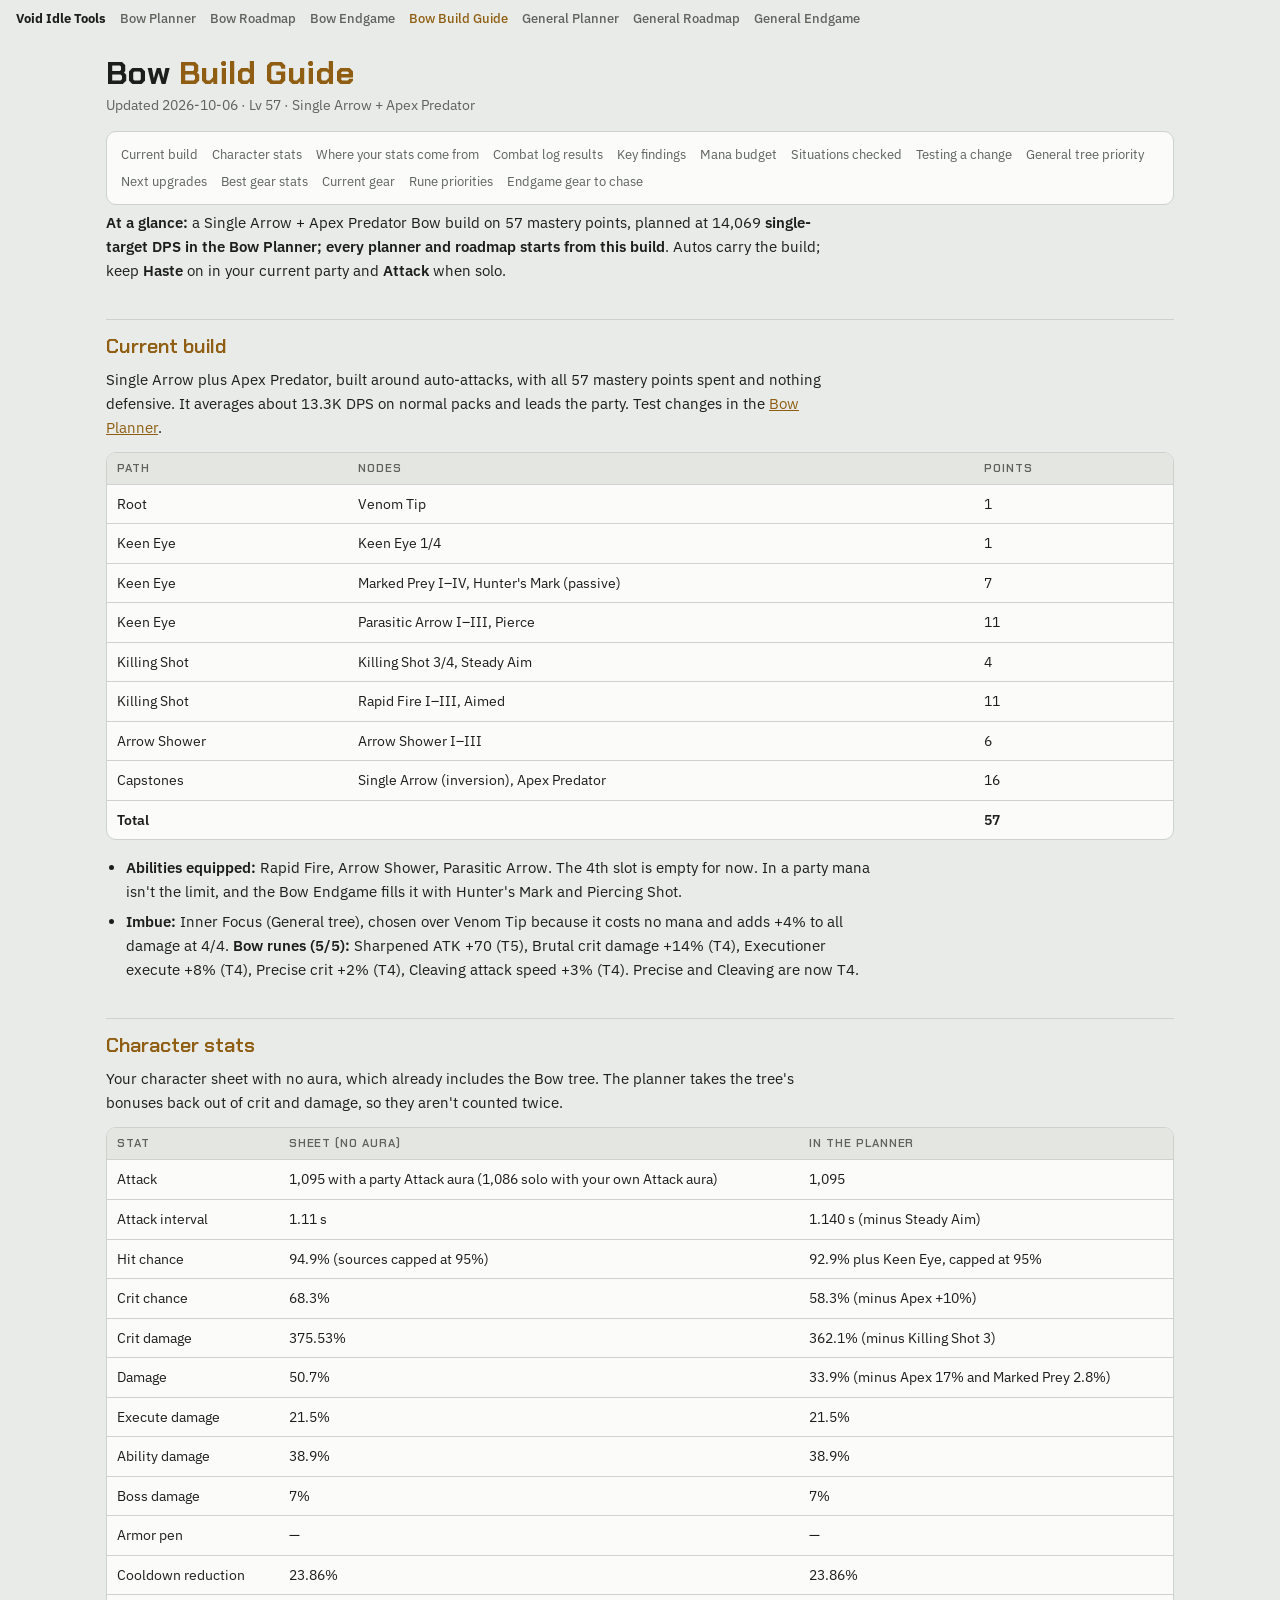
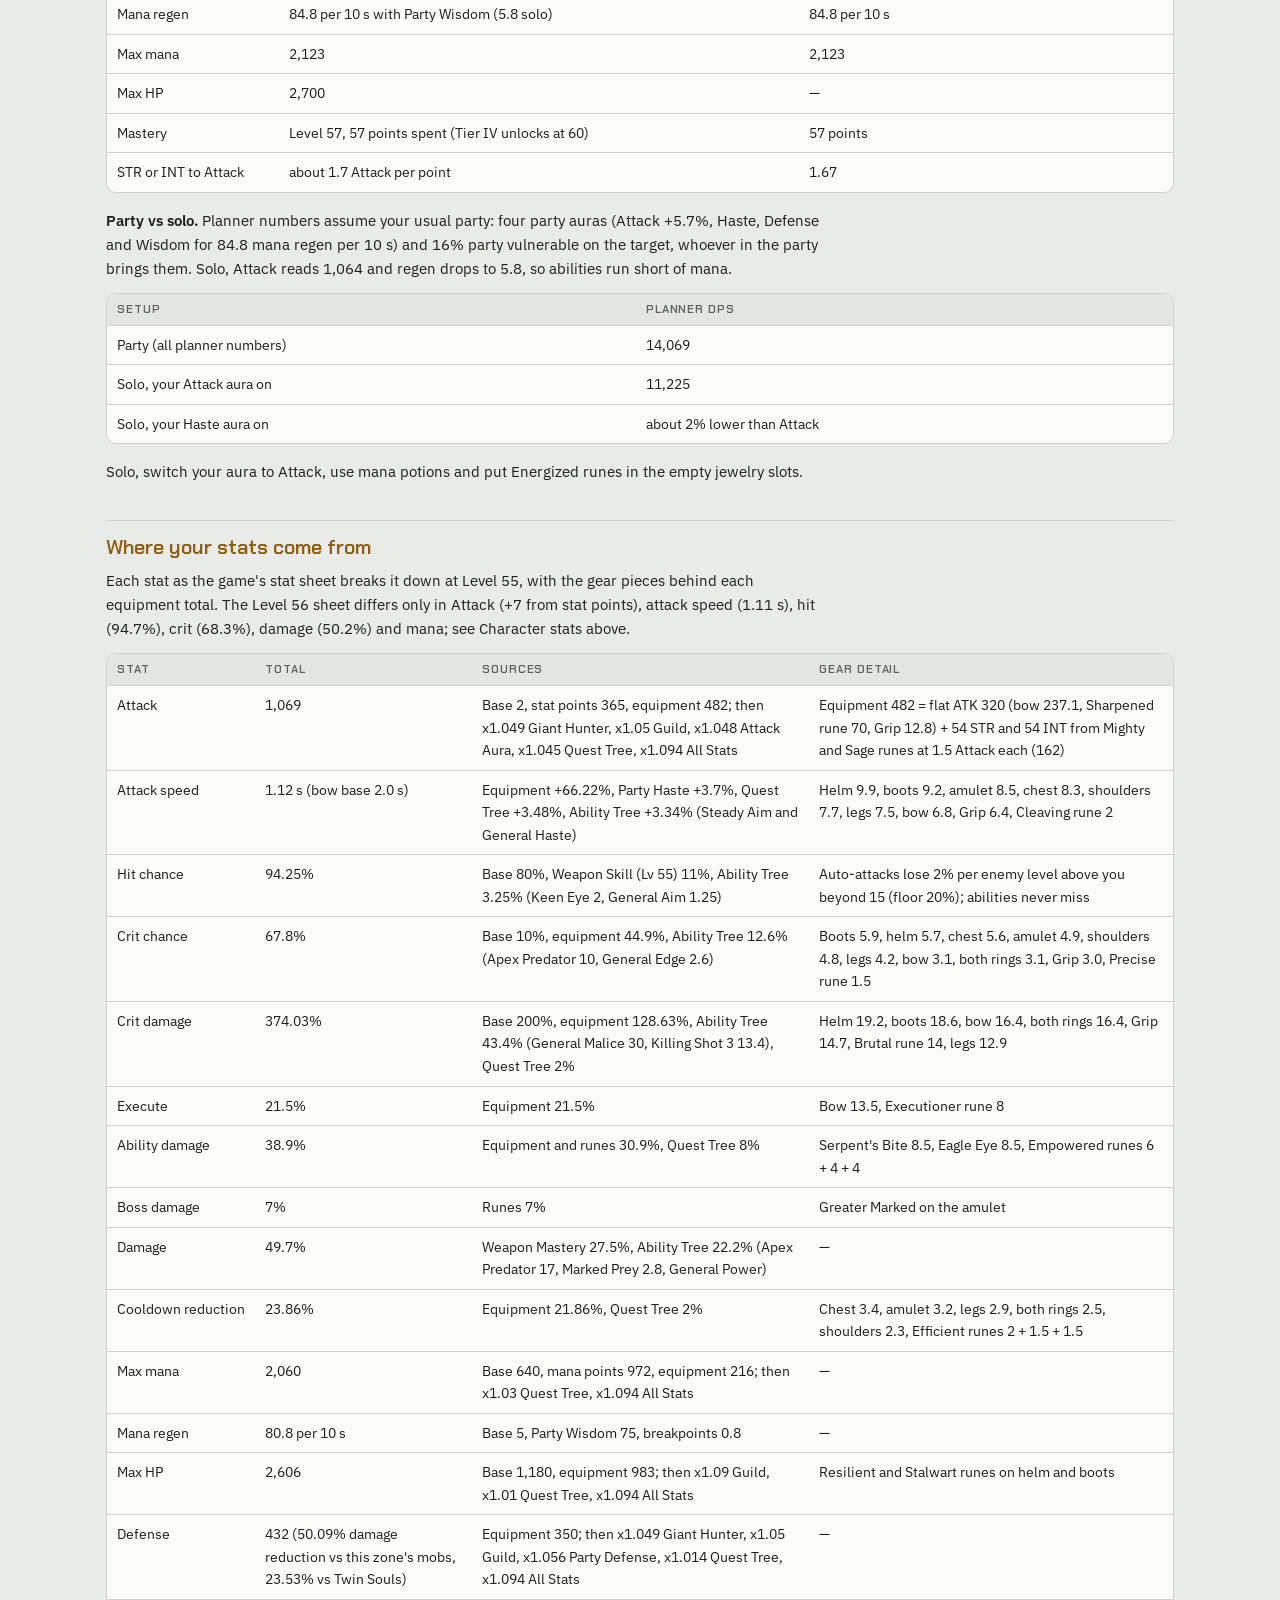
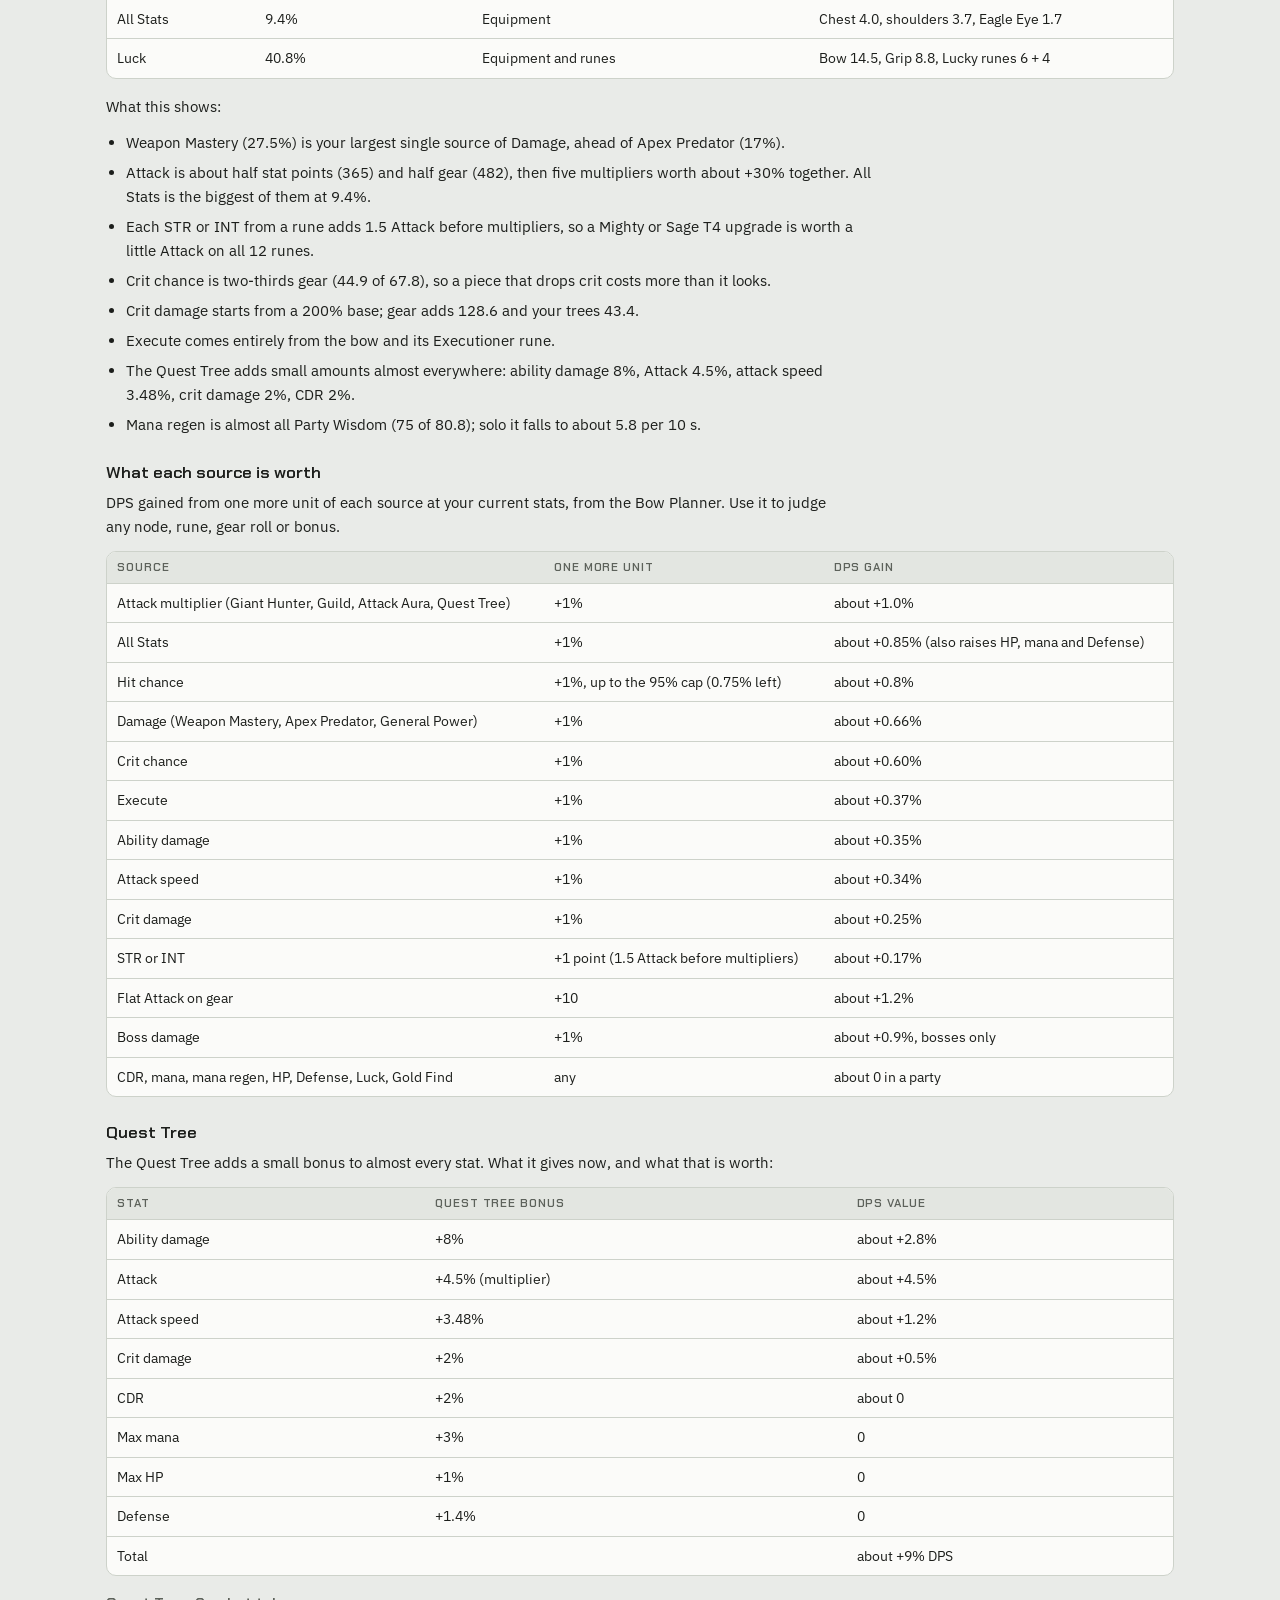
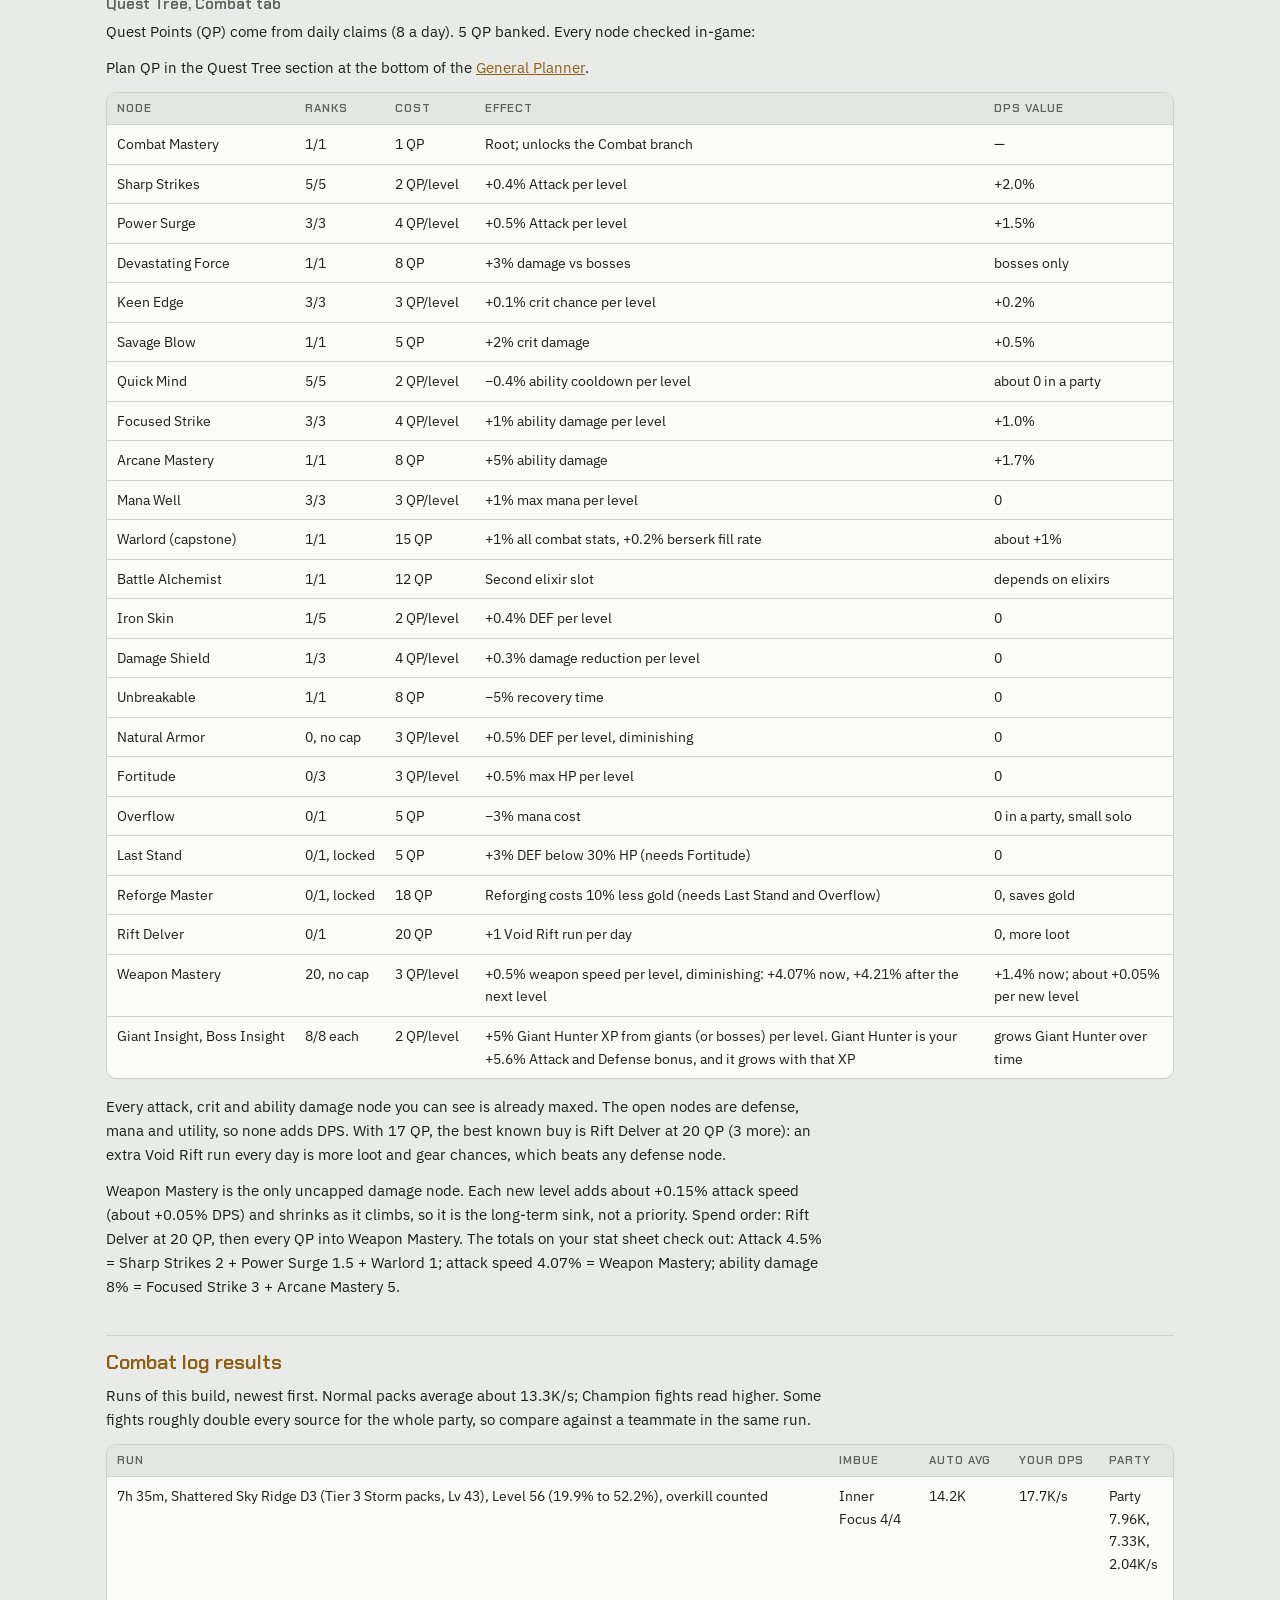
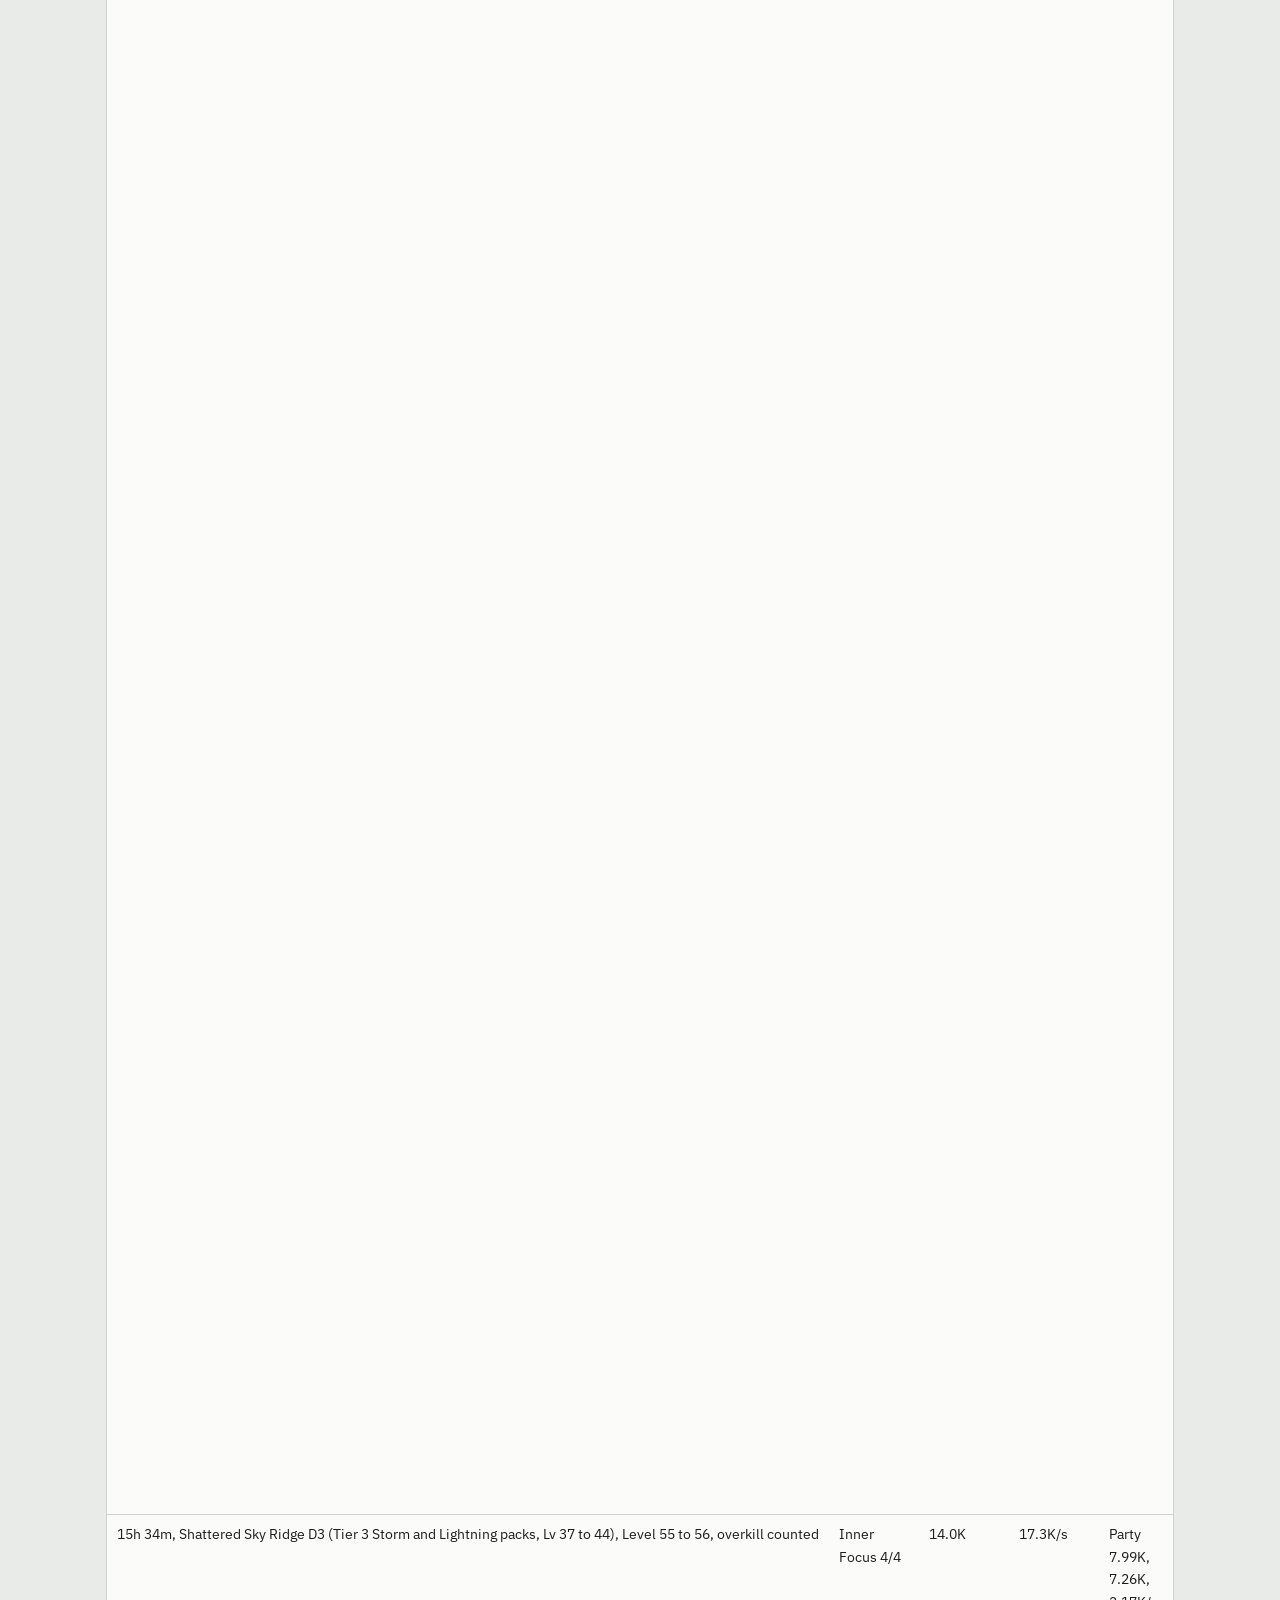
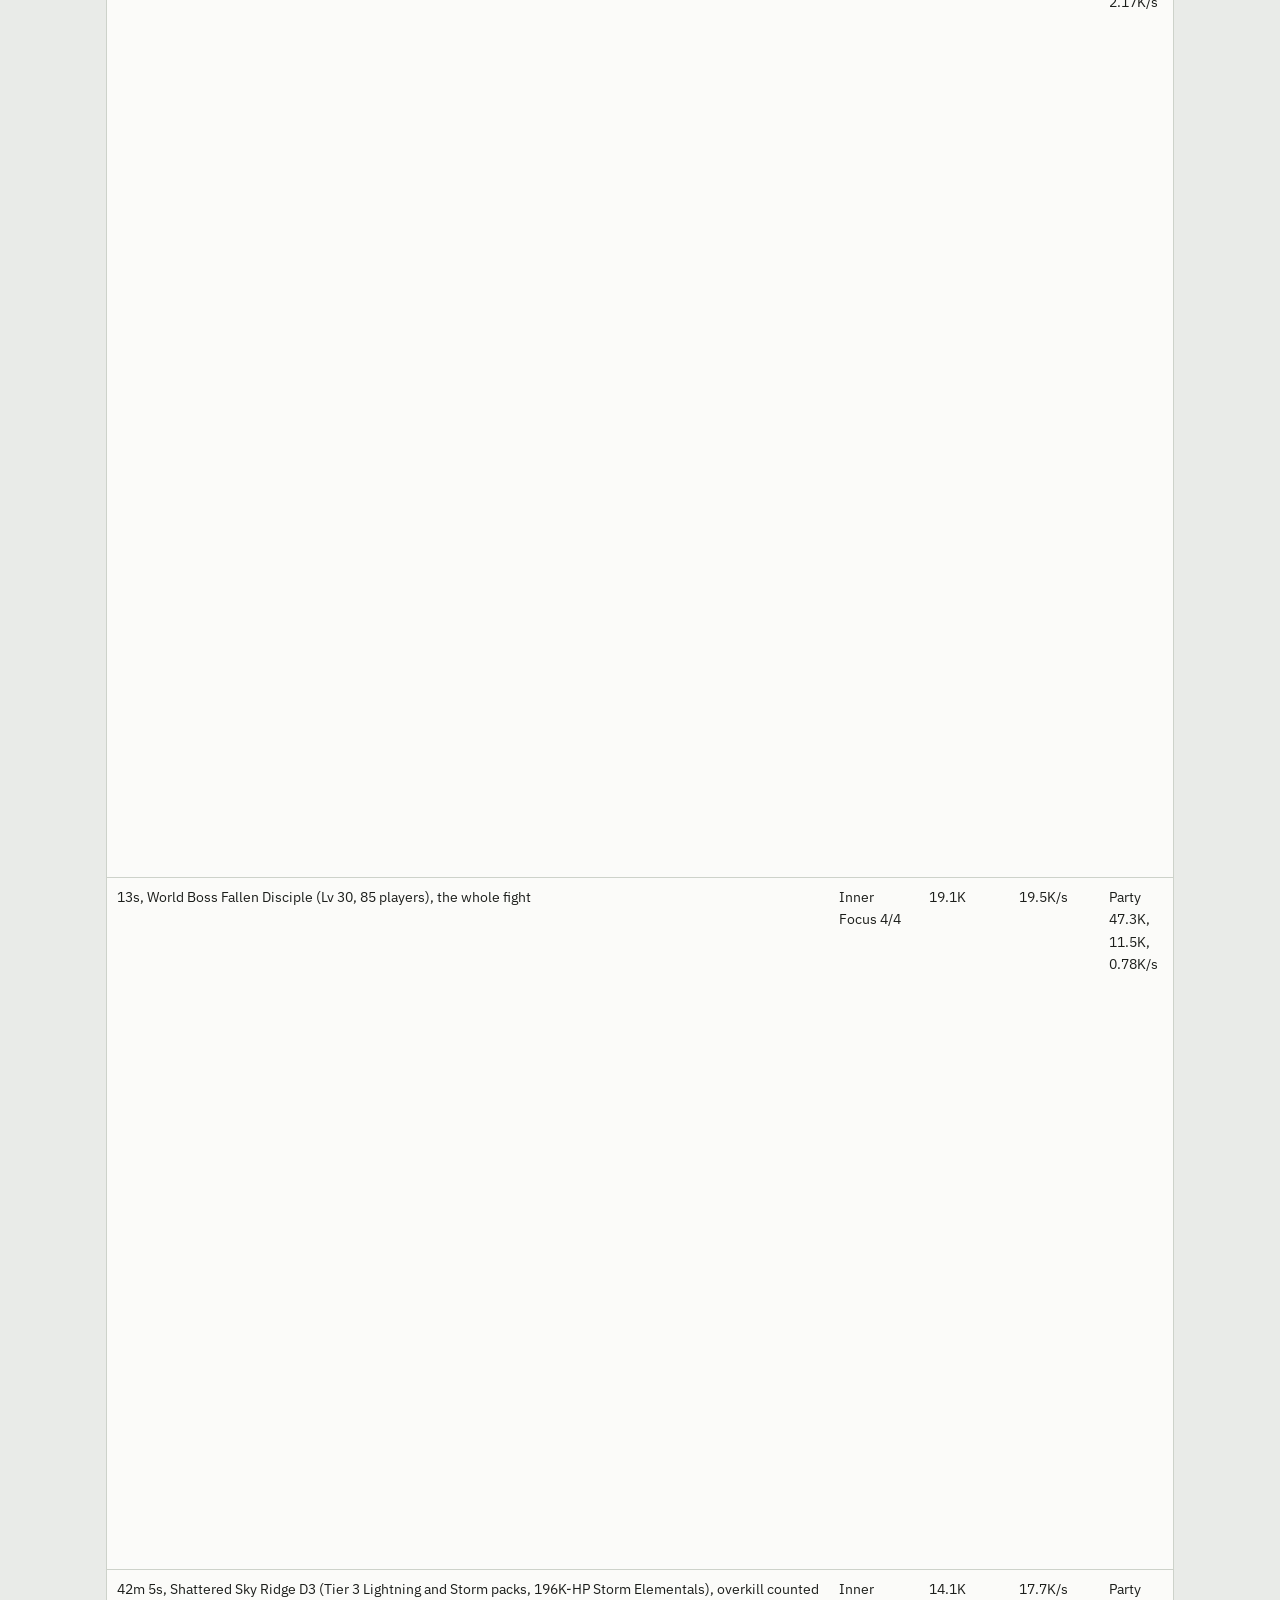
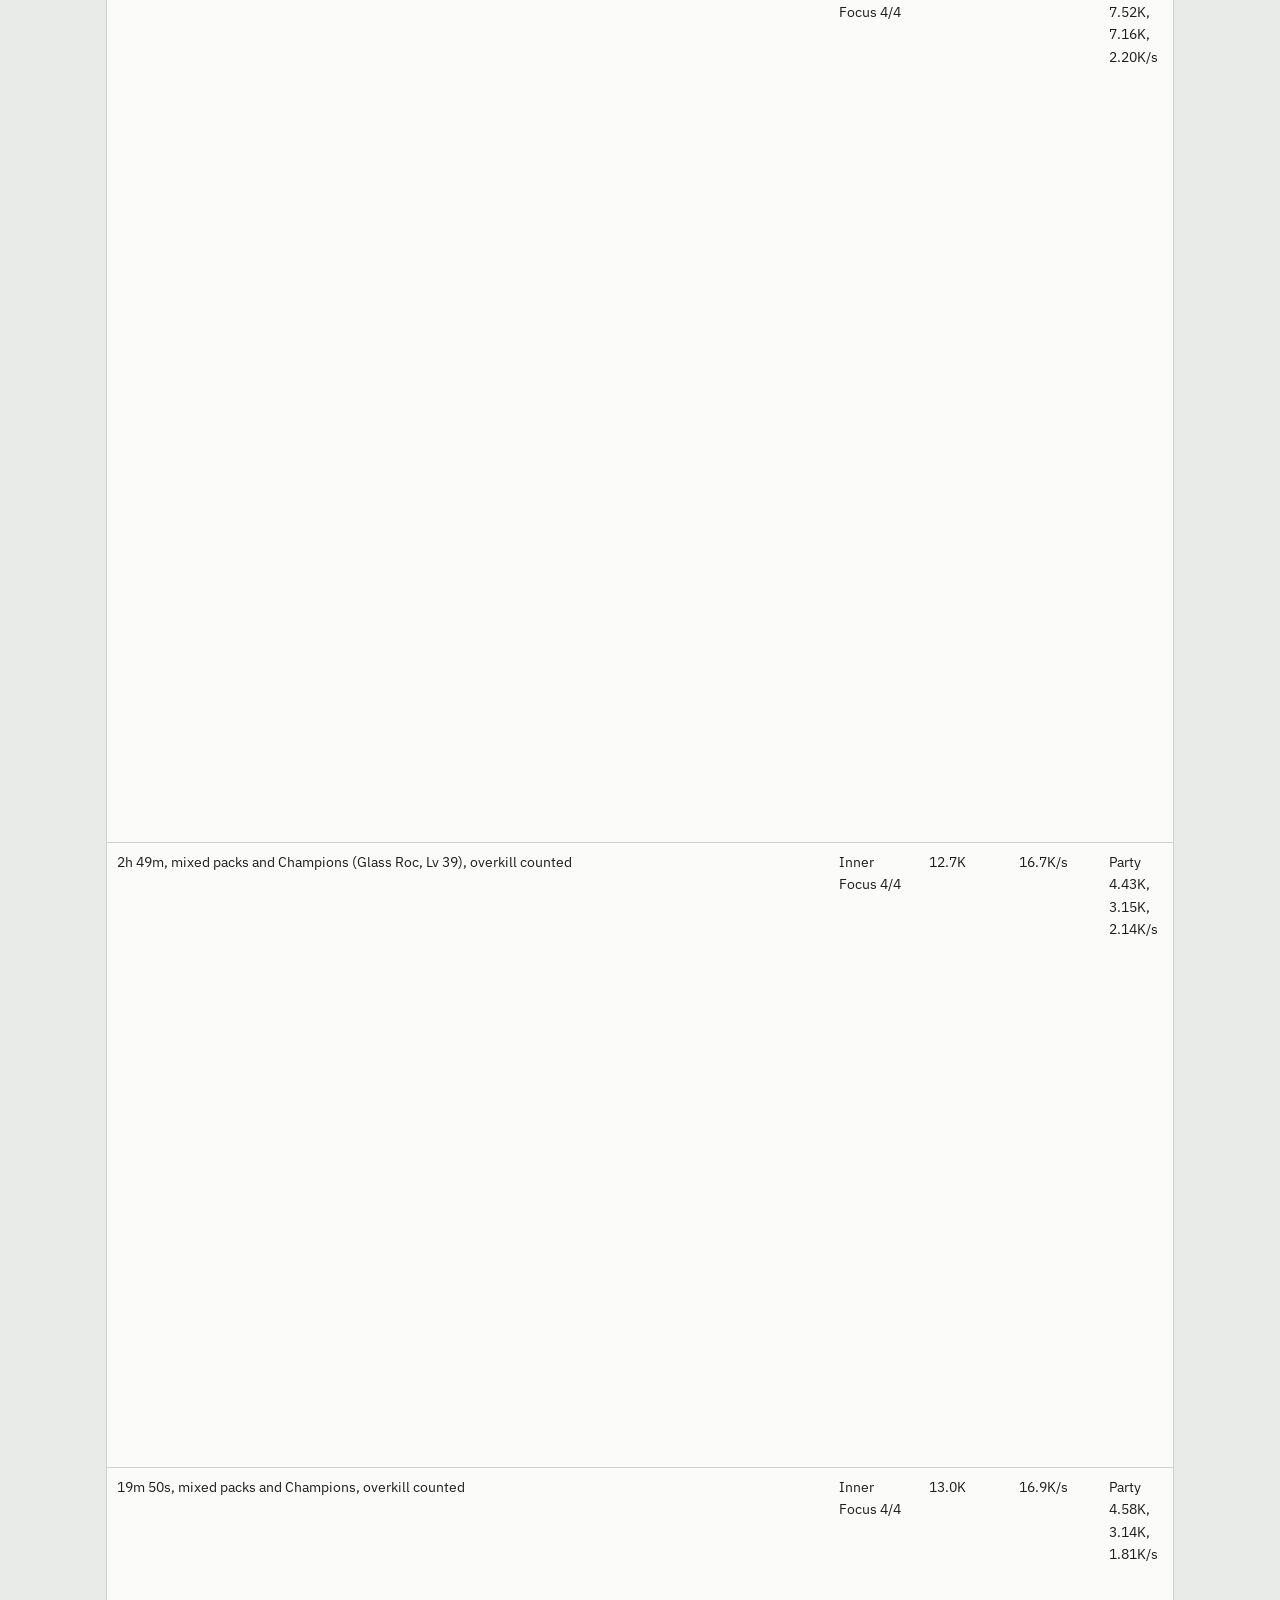
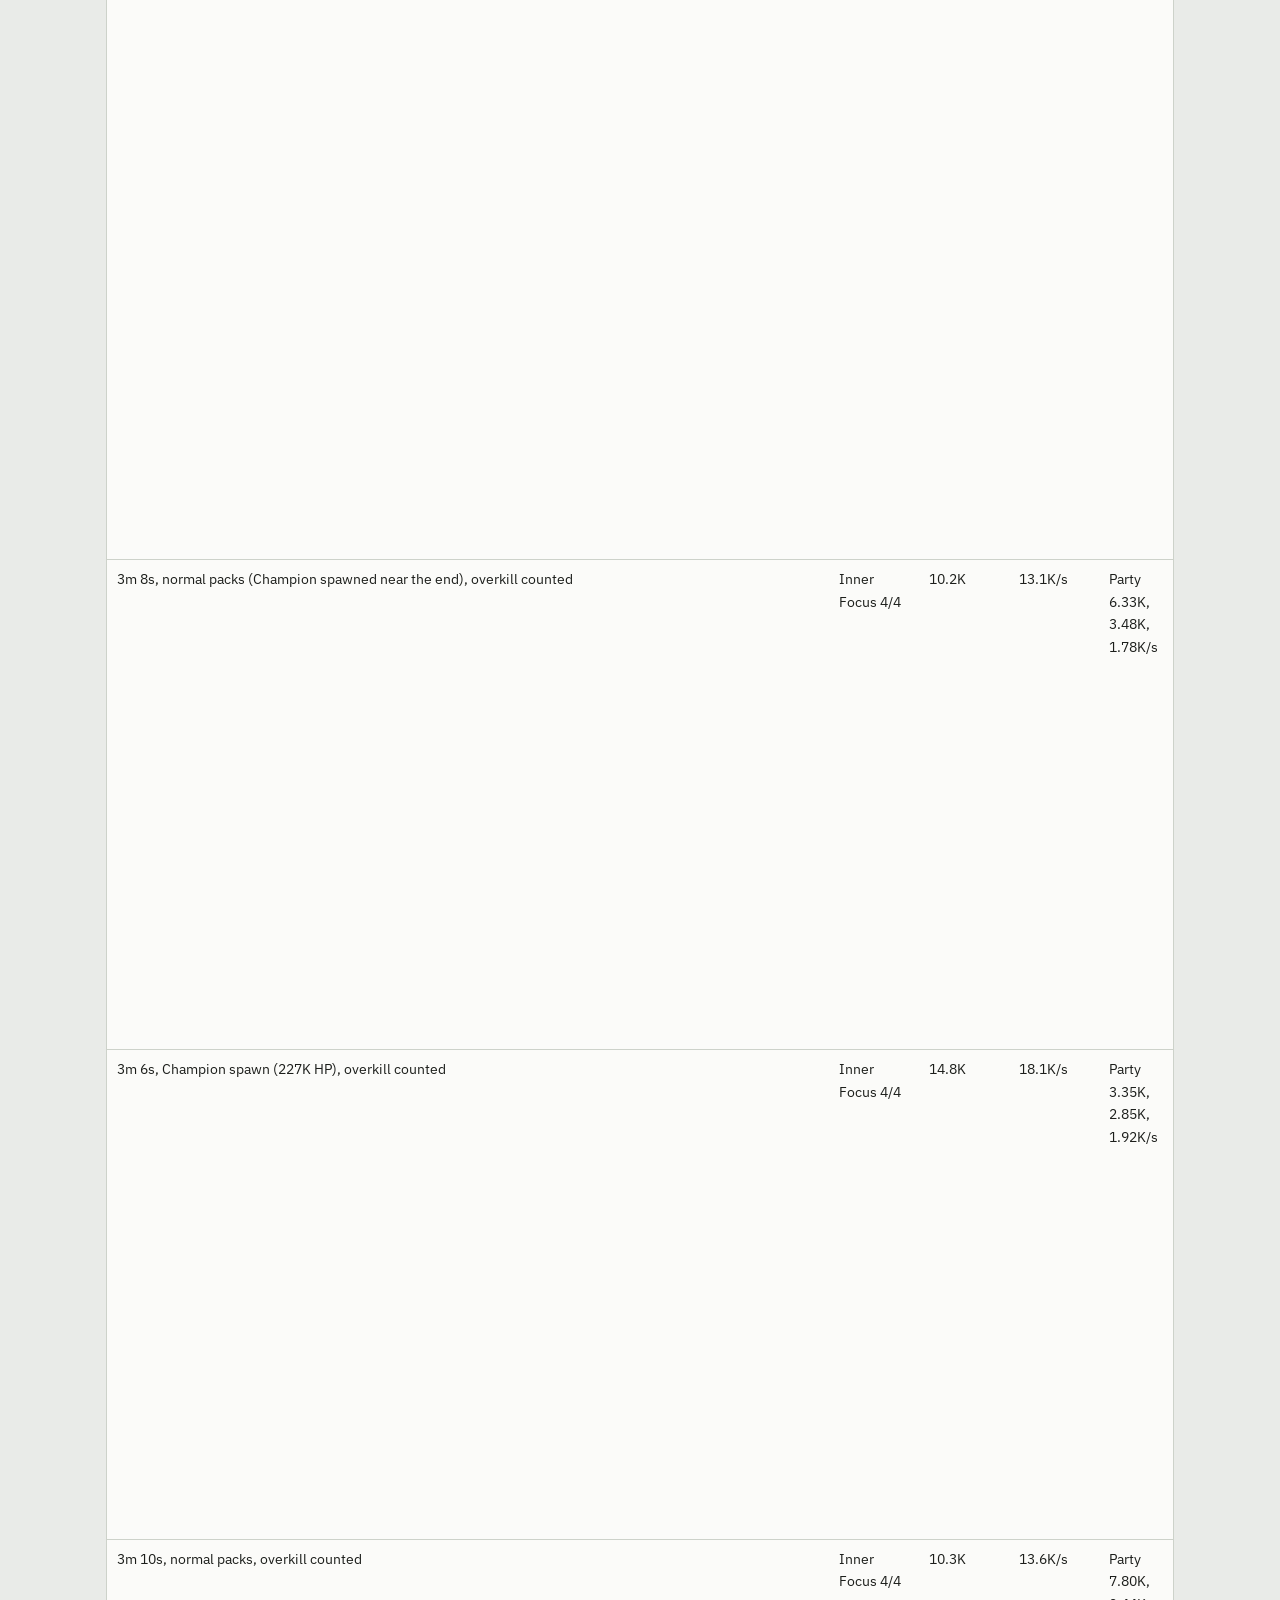
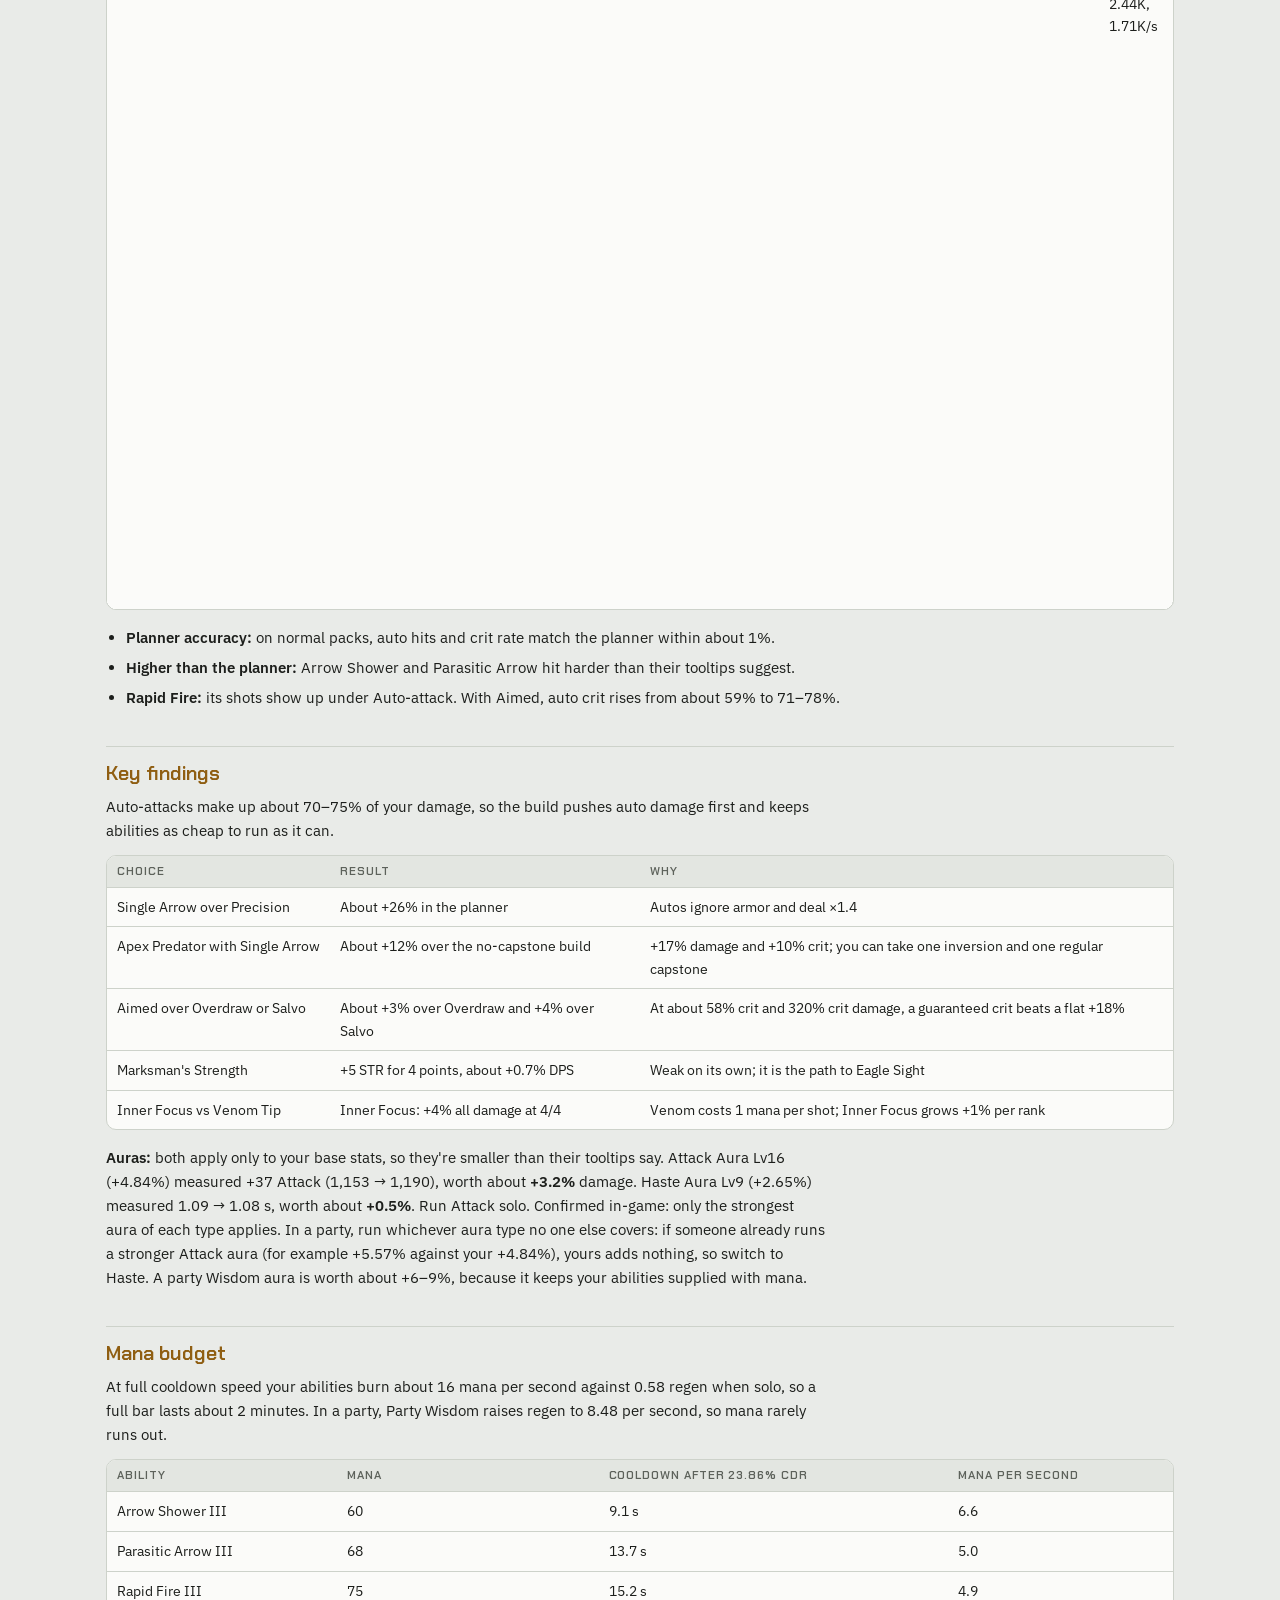
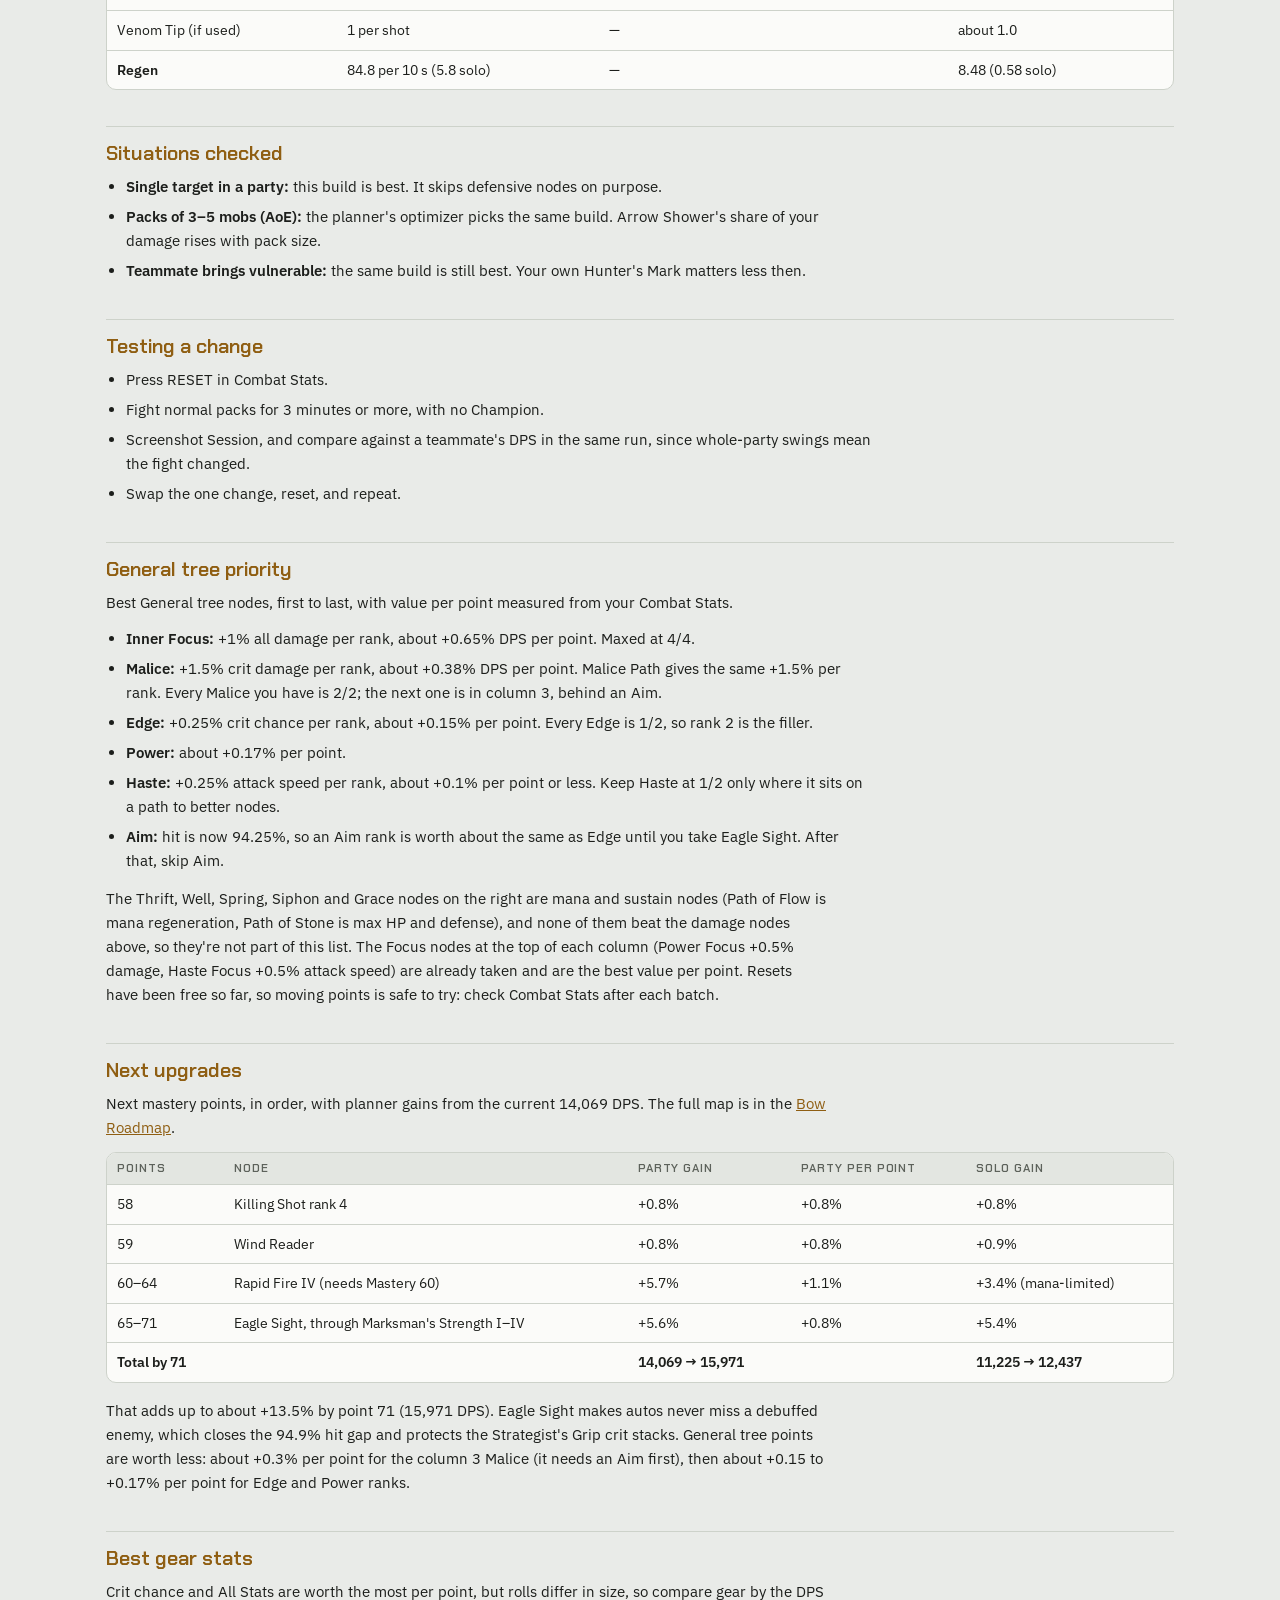
==== bow-build.html @ fb5490f3 "Add bow-build.html and update files" ====
<!doctype html>
<html lang="en">
<head>
<meta charset="utf-8">
<meta name="viewport" content="width=device-width, initial-scale=1">
<meta name="description" content="Gear, runes, stats, Quest Tree, combat logs and endgame items for the build.">
<title>Build Guide</title>
<link rel="preconnect" href="https://fonts.googleapis.com">
<link rel="stylesheet" href="https://fonts.googleapis.com/css2?family=Chakra+Petch:wght@500;600;700&family=IBM+Plex+Sans:wght@400;500;600&family=IBM+Plex+Mono:wght@400;500&display=swap">
<style>:root{
  --bg:#121315; --bg2:#17191c; --panel:#1b1e22; --panel2:#262a30; --ink:#ebe6dc; --muted:#9a968c; --line:#30343a;
  --accent:#d6a24a; --accent-soft:#3a2f1c; --accent-ink:#1b1408; --accent-line:#8a6a32;
  --gain:#7cc7a4; --venom:#b897ee; --ability:#6fa8dc; --danger:#ef8b80; --good:#7fd49b;
  --f-display:"Chakra Petch", "Segoe UI", system-ui, sans-serif;
  --f-body:"IBM Plex Sans", system-ui, -apple-system, sans-serif;
  --f-mono:"IBM Plex Mono", ui-monospace, Menlo, Consolas, monospace;
  color-scheme:dark;
}
@media (prefers-color-scheme: light){:root:not([data-theme="dark"]){
  --bg:#e9ebe8; --bg2:#f1f2ef; --panel:#fbfbf9; --panel2:#e3e6e1; --ink:#1c1e1b; --muted:#5d625b; --line:#cdd2ca;
  --accent:#8f5e12; --accent-soft:#f3e6c9; --accent-ink:#ffffff; --accent-line:#c79b55;
  --gain:#1d7a57; --venom:#6f45ad; --ability:#2f6aa3; --danger:#b3261e; --good:#1c7a48; color-scheme:light}}
:root[data-theme="light"]{
  --bg:#e9ebe8; --bg2:#f1f2ef; --panel:#fbfbf9; --panel2:#e3e6e1; --ink:#1c1e1b; --muted:#5d625b; --line:#cdd2ca;
  --accent:#8f5e12; --accent-soft:#f3e6c9; --accent-ink:#ffffff; --accent-line:#c79b55;
  --gain:#1d7a57; --venom:#6f45ad; --ability:#2f6aa3; --danger:#b3261e; --good:#1c7a48; color-scheme:light}
*{box-sizing:border-box}
body{margin:0;background:var(--bg);background-image:radial-gradient(1200px 500px at 70% -10%,var(--accent-soft),transparent 70%);background-repeat:no-repeat;color:var(--ink);font:15px/1.6 var(--f-body)}
.wrap{max-width:1100px;margin:0 auto;padding:20px 16px 64px}
h1{font:700 2rem/1.1 var(--f-display);margin:8px 0 4px}h1 span{color:var(--accent)}
h2{font:600 1.25rem/1.2 var(--f-display);margin:36px 0 10px;padding-top:14px;border-top:1px solid var(--line);color:var(--accent);scroll-margin-top:12px}
h3{font:600 1.05rem var(--f-display);margin:24px 0 8px;scroll-margin-top:12px}h4{font:600 .95rem var(--f-display);margin:18px 0 6px;color:var(--muted)}
p{margin:0 0 12px;max-width:80ch}.meta{color:var(--muted);font-size:.85rem}
a{color:var(--accent)}b{font-weight:600}
ul{margin:0 0 14px;padding-left:20px;max-width:85ch}li{margin:0 0 6px}
.tw{overflow-x:auto;margin:10px 0 16px;border:1px solid var(--line);border-radius:10px;background:var(--panel)}
table{border-collapse:collapse;width:100%;font-size:.88rem}
th,td{padding:8px 10px;text-align:left;vertical-align:top;border-bottom:1px solid var(--line)}
th{font:600 .72rem var(--f-display);letter-spacing:.08em;text-transform:uppercase;color:var(--muted);background:var(--panel2);white-space:nowrap}
tr:last-child td{border-bottom:0}td:first-child{white-space:nowrap}td{min-width:90px}
.toc{display:flex;flex-wrap:wrap;gap:6px 14px;margin:14px 0 6px;padding:12px 14px;border:1px solid var(--line);border-radius:10px;background:var(--panel);font-size:.82rem}
.toc a{text-decoration:none;color:var(--muted)}.toc a:hover{color:var(--accent)}
</style>
<style>.siteNav{display:flex;flex-wrap:wrap;gap:6px 14px;align-items:center;max-width:1280px;margin:0 auto;padding:10px 16px 0;font:500 .8rem/1.4 var(--f-body,system-ui)}.siteNav a{color:var(--muted);text-decoration:none}.siteNav a:hover,.siteNav a[aria-current]{color:var(--accent)}.siteNav .home{font-weight:700;color:var(--ink)}</style>
</head>
<body>
<nav class="siteNav"><a class="home" href="/">Void Idle Tools</a><a href="/bow-planner">Bow Planner</a><a href="/bow-roadmap">Bow Roadmap</a><a href="/bow-endgame">Bow Endgame</a><a href="/bow-build" aria-current="page">Bow Build Guide</a><a href="/general-planner">General Planner</a><a href="/general-roadmap">General Roadmap</a><a href="/general-endgame">General Endgame</a></nav>

<div class="wrap"><h1>Bow <span>Build Guide</span></h1><p class="meta">Updated 2026-10-06 · Lv 57 · Single Arrow + Apex Predator</p><nav class="toc"><a href="#current-build">Current build</a><a href="#character-stats">Character stats</a><a href="#where-your-stats-come-from">Where your stats come from</a><a href="#combat-log-results">Combat log results</a><a href="#key-findings">Key findings</a><a href="#mana-budget">Mana budget</a><a href="#situations-checked">Situations checked</a><a href="#testing-a-change">Testing a change</a><a href="#general-tree-priority">General tree priority</a><a href="#next-upgrades">Next upgrades</a><a href="#best-gear-stats">Best gear stats</a><a href="#current-gear">Current gear</a><a href="#rune-priorities">Rune priorities</a><a href="#endgame-gear-to-chase">Endgame gear to chase</a></nav>
<p><b>At a glance:</b> a Single Arrow + Apex Predator Bow build on 57 mastery points, planned at 14,069 <b>single-target DPS in the Bow Planner; every planner and roadmap starts from this build</b>. Autos carry the build; keep <b>Haste</b> on in your current party and <b>Attack</b> when solo.</p>
<h2 id="current-build">Current build</h2>
<p>Single Arrow plus Apex Predator, built around auto-attacks, with all 57 mastery points spent and nothing defensive. It averages about 13.3K DPS on normal packs and leads the party. Test changes in the <a href="/bow-planner">Bow Planner</a>.</p>
<div class="tw"><table>
<tr><th>Path</th><th>Nodes</th><th>Points</th></tr>
<tr><td>Root</td><td>Venom Tip</td><td>1</td></tr>
<tr><td>Keen Eye</td><td>Keen Eye 1/4</td><td>1</td></tr>
<tr><td>Keen Eye</td><td>Marked Prey I–IV, Hunter&#x27;s Mark (passive)</td><td>7</td></tr>
<tr><td>Keen Eye</td><td>Parasitic Arrow I–III, Pierce</td><td>11</td></tr>
<tr><td>Killing Shot</td><td>Killing Shot 3/4, Steady Aim</td><td>4</td></tr>
<tr><td>Killing Shot</td><td>Rapid Fire I–III, Aimed</td><td>11</td></tr>
<tr><td>Arrow Shower</td><td>Arrow Shower I–III</td><td>6</td></tr>
<tr><td>Capstones</td><td>Single Arrow (inversion), Apex Predator</td><td>16</td></tr>
<tr><td><b>Total</b></td><td></td><td><b>57</b></td></tr>
</table></div>
<ul><li><b>Abilities equipped:</b> Rapid Fire, Arrow Shower, Parasitic Arrow. The 4th slot is empty for now. In a party mana isn&#x27;t the limit, and the Bow Endgame fills it with Hunter&#x27;s Mark and Piercing Shot.</li><li><b>Imbue:</b> Inner Focus (General tree), chosen over Venom Tip because it costs no mana and adds +4% to all damage at 4/4. <b>Bow runes (5/5):</b> Sharpened ATK +70 (T5), Brutal crit damage +14% (T4), Executioner execute +8% (T4), Precise crit +2% (T4), Cleaving attack speed +3% (T4). Precise and Cleaving are now T4.</li></ul>
<h2 id="character-stats">Character stats</h2>
<p>Your character sheet with no aura, which already includes the Bow tree. The planner takes the tree&#x27;s bonuses back out of crit and damage, so they aren&#x27;t counted twice.</p>
<div class="tw"><table>
<tr><th>Stat</th><th>Sheet (no aura)</th><th>In the planner</th></tr>
<tr><td>Attack</td><td>1,095 with a party Attack aura (1,086 solo with your own Attack aura)</td><td>1,095</td></tr>
<tr><td>Attack interval</td><td>1.11 s</td><td>1.140 s (minus Steady Aim)</td></tr>
<tr><td>Hit chance</td><td>94.9% (sources capped at 95%)</td><td>92.9% plus Keen Eye, capped at 95%</td></tr>
<tr><td>Crit chance</td><td>68.3%</td><td>58.3% (minus Apex +10%)</td></tr>
<tr><td>Crit damage</td><td>375.53%</td><td>362.1% (minus Killing Shot 3)</td></tr>
<tr><td>Damage</td><td>50.7%</td><td>33.9% (minus Apex 17% and Marked Prey 2.8%)</td></tr>
<tr><td>Execute damage</td><td>21.5%</td><td>21.5%</td></tr>
<tr><td>Ability damage</td><td>38.9%</td><td>38.9%</td></tr>
<tr><td>Boss damage</td><td>7%</td><td>7%</td></tr>
<tr><td>Armor pen</td><td>—</td><td>—</td></tr>
<tr><td>Cooldown reduction</td><td>23.86%</td><td>23.86%</td></tr>
<tr><td>Mana regen</td><td>84.8 per 10 s with Party Wisdom (5.8 solo)</td><td>84.8 per 10 s</td></tr>
<tr><td>Max mana</td><td>2,123</td><td>2,123</td></tr>
<tr><td>Max HP</td><td>2,700</td><td>—</td></tr>
<tr><td>Mastery</td><td>Level 57, 57 points spent (Tier IV unlocks at 60)</td><td>57 points</td></tr>
<tr><td>STR or INT to Attack</td><td>about 1.7 Attack per point</td><td>1.67</td></tr>
</table></div>
<p><b>Party vs solo.</b> Planner numbers assume your usual party: four party auras (Attack +5.7%, Haste, Defense and Wisdom for 84.8 mana regen per 10 s) and 16% party vulnerable on the target, whoever in the party brings them. Solo, Attack reads 1,064 and regen drops to 5.8, so abilities run short of mana.</p>
<div class="tw"><table>
<tr><th>Setup</th><th>Planner DPS</th></tr>
<tr><td>Party (all planner numbers)</td><td>14,069</td></tr>
<tr><td>Solo, your Attack aura on</td><td>11,225</td></tr>
<tr><td>Solo, your Haste aura on</td><td>about 2% lower than Attack</td></tr>
</table></div>
<p>Solo, switch your aura to Attack, use mana potions and put Energized runes in the empty jewelry slots.</p>
<h2 id="where-your-stats-come-from">Where your stats come from</h2>
<p>Each stat as the game&#x27;s stat sheet breaks it down at Level 55, with the gear pieces behind each equipment total. The Level 56 sheet differs only in Attack (+7 from stat points), attack speed (1.11 s), hit (94.7%), crit (68.3%), damage (50.2%) and mana; see Character stats above.</p>
<div class="tw"><table>
<tr><th>Stat</th><th>Total</th><th>Sources</th><th>Gear detail</th></tr>
<tr><td>Attack</td><td>1,069</td><td>Base 2, stat points 365, equipment 482; then x1.049 Giant Hunter, x1.05 Guild, x1.048 Attack Aura, x1.045 Quest Tree, x1.094 All Stats</td><td>Equipment 482 = flat ATK 320 (bow 237.1, Sharpened rune 70, Grip 12.8) + 54 STR and 54 INT from Mighty and Sage runes at 1.5 Attack each (162)</td></tr>
<tr><td>Attack speed</td><td>1.12 s (bow base 2.0 s)</td><td>Equipment +66.22%, Party Haste +3.7%, Quest Tree +3.48%, Ability Tree +3.34% (Steady Aim and General Haste)</td><td>Helm 9.9, boots 9.2, amulet 8.5, chest 8.3, shoulders 7.7, legs 7.5, bow 6.8, Grip 6.4, Cleaving rune 2</td></tr>
<tr><td>Hit chance</td><td>94.25%</td><td>Base 80%, Weapon Skill (Lv 55) 11%, Ability Tree 3.25% (Keen Eye 2, General Aim 1.25)</td><td>Auto-attacks lose 2% per enemy level above you beyond 15 (floor 20%); abilities never miss</td></tr>
<tr><td>Crit chance</td><td>67.8%</td><td>Base 10%, equipment 44.9%, Ability Tree 12.6% (Apex Predator 10, General Edge 2.6)</td><td>Boots 5.9, helm 5.7, chest 5.6, amulet 4.9, shoulders 4.8, legs 4.2, bow 3.1, both rings 3.1, Grip 3.0, Precise rune 1.5</td></tr>
<tr><td>Crit damage</td><td>374.03%</td><td>Base 200%, equipment 128.63%, Ability Tree 43.4% (General Malice 30, Killing Shot 3 13.4), Quest Tree 2%</td><td>Helm 19.2, boots 18.6, bow 16.4, both rings 16.4, Grip 14.7, Brutal rune 14, legs 12.9</td></tr>
<tr><td>Execute</td><td>21.5%</td><td>Equipment 21.5%</td><td>Bow 13.5, Executioner rune 8</td></tr>
<tr><td>Ability damage</td><td>38.9%</td><td>Equipment and runes 30.9%, Quest Tree 8%</td><td>Serpent&#x27;s Bite 8.5, Eagle Eye 8.5, Empowered runes 6 + 4 + 4</td></tr>
<tr><td>Boss damage</td><td>7%</td><td>Runes 7%</td><td>Greater Marked on the amulet</td></tr>
<tr><td>Damage</td><td>49.7%</td><td>Weapon Mastery 27.5%, Ability Tree 22.2% (Apex Predator 17, Marked Prey 2.8, General Power)</td><td>—</td></tr>
<tr><td>Cooldown reduction</td><td>23.86%</td><td>Equipment 21.86%, Quest Tree 2%</td><td>Chest 3.4, amulet 3.2, legs 2.9, both rings 2.5, shoulders 2.3, Efficient runes 2 + 1.5 + 1.5</td></tr>
<tr><td>Max mana</td><td>2,060</td><td>Base 640, mana points 972, equipment 216; then x1.03 Quest Tree, x1.094 All Stats</td><td>—</td></tr>
<tr><td>Mana regen</td><td>80.8 per 10 s</td><td>Base 5, Party Wisdom 75, breakpoints 0.8</td><td>—</td></tr>
<tr><td>Max HP</td><td>2,606</td><td>Base 1,180, equipment 983; then x1.09 Guild, x1.01 Quest Tree, x1.094 All Stats</td><td>Resilient and Stalwart runes on helm and boots</td></tr>
<tr><td>Defense</td><td>432 (50.09% damage reduction vs this zone&#x27;s mobs, 23.53% vs Twin Souls)</td><td>Equipment 350; then x1.049 Giant Hunter, x1.05 Guild, x1.056 Party Defense, x1.014 Quest Tree, x1.094 All Stats</td><td>—</td></tr>
<tr><td>All Stats</td><td>9.4%</td><td>Equipment</td><td>Chest 4.0, shoulders 3.7, Eagle Eye 1.7</td></tr>
<tr><td>Luck</td><td>40.8%</td><td>Equipment and runes</td><td>Bow 14.5, Grip 8.8, Lucky runes 6 + 4</td></tr>
</table></div>
<p>What this shows:</p>
<ul><li>Weapon Mastery (27.5%) is your largest single source of Damage, ahead of Apex Predator (17%).</li><li>Attack is about half stat points (365) and half gear (482), then five multipliers worth about +30% together. All Stats is the biggest of them at 9.4%.</li><li>Each STR or INT from a rune adds 1.5 Attack before multipliers, so a Mighty or Sage T4 upgrade is worth a little Attack on all 12 runes.</li><li>Crit chance is two-thirds gear (44.9 of 67.8), so a piece that drops crit costs more than it looks.</li><li>Crit damage starts from a 200% base; gear adds 128.6 and your trees 43.4.</li><li>Execute comes entirely from the bow and its Executioner rune.</li><li>The Quest Tree adds small amounts almost everywhere: ability damage 8%, Attack 4.5%, attack speed 3.48%, crit damage 2%, CDR 2%.</li><li>Mana regen is almost all Party Wisdom (75 of 80.8); solo it falls to about 5.8 per 10 s.</li></ul>
<h3 id="what-each-source-is-worth">What each source is worth</h3>
<p>DPS gained from one more unit of each source at your current stats, from the Bow Planner. Use it to judge any node, rune, gear roll or bonus.</p>
<div class="tw"><table>
<tr><th>Source</th><th>One more unit</th><th>DPS gain</th></tr>
<tr><td>Attack multiplier (Giant Hunter, Guild, Attack Aura, Quest Tree)</td><td>+1%</td><td>about +1.0%</td></tr>
<tr><td>All Stats</td><td>+1%</td><td>about +0.85% (also raises HP, mana and Defense)</td></tr>
<tr><td>Hit chance</td><td>+1%, up to the 95% cap (0.75% left)</td><td>about +0.8%</td></tr>
<tr><td>Damage (Weapon Mastery, Apex Predator, General Power)</td><td>+1%</td><td>about +0.66%</td></tr>
<tr><td>Crit chance</td><td>+1%</td><td>about +0.60%</td></tr>
<tr><td>Execute</td><td>+1%</td><td>about +0.37%</td></tr>
<tr><td>Ability damage</td><td>+1%</td><td>about +0.35%</td></tr>
<tr><td>Attack speed</td><td>+1%</td><td>about +0.34%</td></tr>
<tr><td>Crit damage</td><td>+1%</td><td>about +0.25%</td></tr>
<tr><td>STR or INT</td><td>+1 point (1.5 Attack before multipliers)</td><td>about +0.17%</td></tr>
<tr><td>Flat Attack on gear</td><td>+10</td><td>about +1.2%</td></tr>
<tr><td>Boss damage</td><td>+1%</td><td>about +0.9%, bosses only</td></tr>
<tr><td>CDR, mana, mana regen, HP, Defense, Luck, Gold Find</td><td>any</td><td>about 0 in a party</td></tr>
</table></div>
<h3 id="quest-tree">Quest Tree</h3>
<p>The Quest Tree adds a small bonus to almost every stat. What it gives now, and what that is worth:</p>
<div class="tw"><table>
<tr><th>Stat</th><th>Quest Tree bonus</th><th>DPS value</th></tr>
<tr><td>Ability damage</td><td>+8%</td><td>about +2.8%</td></tr>
<tr><td>Attack</td><td>+4.5% (multiplier)</td><td>about +4.5%</td></tr>
<tr><td>Attack speed</td><td>+3.48%</td><td>about +1.2%</td></tr>
<tr><td>Crit damage</td><td>+2%</td><td>about +0.5%</td></tr>
<tr><td>CDR</td><td>+2%</td><td>about 0</td></tr>
<tr><td>Max mana</td><td>+3%</td><td>0</td></tr>
<tr><td>Max HP</td><td>+1%</td><td>0</td></tr>
<tr><td>Defense</td><td>+1.4%</td><td>0</td></tr>
<tr><td>Total</td><td></td><td>about +9% DPS</td></tr>
</table></div>
<h4 id="quest-tree-combat-tab">Quest Tree, Combat tab</h4>
<p>Quest Points (QP) come from daily claims (8 a day). 5 QP banked. Every node checked in-game:</p>
<p>Plan QP in the Quest Tree section at the bottom of the <a href="/general-planner">General Planner</a>.</p>
<div class="tw"><table>
<tr><th>Node</th><th>Ranks</th><th>Cost</th><th>Effect</th><th>DPS value</th></tr>
<tr><td>Combat Mastery</td><td>1/1</td><td>1 QP</td><td>Root; unlocks the Combat branch</td><td>—</td></tr>
<tr><td>Sharp Strikes</td><td>5/5</td><td>2 QP/level</td><td>+0.4% Attack per level</td><td>+2.0%</td></tr>
<tr><td>Power Surge</td><td>3/3</td><td>4 QP/level</td><td>+0.5% Attack per level</td><td>+1.5%</td></tr>
<tr><td>Devastating Force</td><td>1/1</td><td>8 QP</td><td>+3% damage vs bosses</td><td>bosses only</td></tr>
<tr><td>Keen Edge</td><td>3/3</td><td>3 QP/level</td><td>+0.1% crit chance per level</td><td>+0.2%</td></tr>
<tr><td>Savage Blow</td><td>1/1</td><td>5 QP</td><td>+2% crit damage</td><td>+0.5%</td></tr>
<tr><td>Quick Mind</td><td>5/5</td><td>2 QP/level</td><td>−0.4% ability cooldown per level</td><td>about 0 in a party</td></tr>
<tr><td>Focused Strike</td><td>3/3</td><td>4 QP/level</td><td>+1% ability damage per level</td><td>+1.0%</td></tr>
<tr><td>Arcane Mastery</td><td>1/1</td><td>8 QP</td><td>+5% ability damage</td><td>+1.7%</td></tr>
<tr><td>Mana Well</td><td>3/3</td><td>3 QP/level</td><td>+1% max mana per level</td><td>0</td></tr>
<tr><td>Warlord (capstone)</td><td>1/1</td><td>15 QP</td><td>+1% all combat stats, +0.2% berserk fill rate</td><td>about +1%</td></tr>
<tr><td>Battle Alchemist</td><td>1/1</td><td>12 QP</td><td>Second elixir slot</td><td>depends on elixirs</td></tr>
<tr><td>Iron Skin</td><td>1/5</td><td>2 QP/level</td><td>+0.4% DEF per level</td><td>0</td></tr>
<tr><td>Damage Shield</td><td>1/3</td><td>4 QP/level</td><td>+0.3% damage reduction per level</td><td>0</td></tr>
<tr><td>Unbreakable</td><td>1/1</td><td>8 QP</td><td>−5% recovery time</td><td>0</td></tr>
<tr><td>Natural Armor</td><td>0, no cap</td><td>3 QP/level</td><td>+0.5% DEF per level, diminishing</td><td>0</td></tr>
<tr><td>Fortitude</td><td>0/3</td><td>3 QP/level</td><td>+0.5% max HP per level</td><td>0</td></tr>
<tr><td>Overflow</td><td>0/1</td><td>5 QP</td><td>−3% mana cost</td><td>0 in a party, small solo</td></tr>
<tr><td>Last Stand</td><td>0/1, locked</td><td>5 QP</td><td>+3% DEF below 30% HP (needs Fortitude)</td><td>0</td></tr>
<tr><td>Reforge Master</td><td>0/1, locked</td><td>18 QP</td><td>Reforging costs 10% less gold (needs Last Stand and Overflow)</td><td>0, saves gold</td></tr>
<tr><td>Rift Delver</td><td>0/1</td><td>20 QP</td><td>+1 Void Rift run per day</td><td>0, more loot</td></tr>
<tr><td>Weapon Mastery</td><td>20, no cap</td><td>3 QP/level</td><td>+0.5% weapon speed per level, diminishing: +4.07% now, +4.21% after the next level</td><td>+1.4% now; about +0.05% per new level</td></tr>
<tr><td>Giant Insight, Boss Insight</td><td>8/8 each</td><td>2 QP/level</td><td>+5% Giant Hunter XP from giants (or bosses) per level. Giant Hunter is your +5.6% Attack and Defense bonus, and it grows with that XP</td><td>grows Giant Hunter over time</td></tr>
</table></div>
<p>Every attack, crit and ability damage node you can see is already maxed. The open nodes are defense, mana and utility, so none adds DPS. With 17 QP, the best known buy is Rift Delver at 20 QP (3 more): an extra Void Rift run every day is more loot and gear chances, which beats any defense node.</p>
<p>Weapon Mastery is the only uncapped damage node. Each new level adds about +0.15% attack speed (about +0.05% DPS) and shrinks as it climbs, so it is the long-term sink, not a priority. Spend order: Rift Delver at 20 QP, then every QP into Weapon Mastery. The totals on your stat sheet check out: Attack 4.5% = Sharp Strikes 2 + Power Surge 1.5 + Warlord 1; attack speed 4.07% = Weapon Mastery; ability damage 8% = Focused Strike 3 + Arcane Mastery 5.</p>
<h2 id="combat-log-results">Combat log results</h2>
<p>Runs of this build, newest first. Normal packs average about 13.3K/s; Champion fights read higher. Some fights roughly double every source for the whole party, so compare against a teammate in the same run.</p>
<div class="tw"><table>
<tr><th>Run</th><th>Imbue</th><th>Auto avg</th><th>Your DPS</th><th>Party</th><th>Notes</th></tr>
<tr><td>7h 35m, Shattered Sky Ridge D3 (Tier 3 Storm packs, Lv 43), Level 56 (19.9% to 52.2%), overkill counted</td><td>Inner Focus 4/4</td><td>14.2K</td><td>17.7K/s</td><td>Party 7.96K, 7.33K, 2.04K/s</td><td>483.8M total (about 50% of the party), 0 deaths, with T4 Precise and Cleaving on the bow. Auto crit 88.7% over 26,631 hits (Eagle Eye Ring), auto max 126.9K, autos 78.1% of damage, Arrow Shower 10.3% (67.8% crit, max 427.3K), Parasitic Arrow 4.3%, Serpent&#x27;s Bite 4.1%, imbue 3.1%. About +2.3% over the 15h 34m run (17.3K/s), against about +3% predicted from the Lv 56 stats and T4 runes. Arrow Shower crit rose 0.6 points, matching the +0.5% from Precise T4; auto crit barely moved (88.4% to 88.7%) because autos are near the crit ceiling. XP: about 1.7M in 7.6 hours including bosses, roughly 215K XP/h.</td></tr>
<tr><td>15h 34m, Shattered Sky Ridge D3 (Tier 3 Storm and Lightning packs, Lv 37 to 44), Level 55 to 56, overkill counted</td><td>Inner Focus 4/4</td><td>14.0K</td><td>17.3K/s</td><td>Party 7.99K, 7.26K, 2.17K/s</td><td>970.4M total (about 50% of the party), 0 deaths in 15.5 hours, auto crit 88.4% over 54,066 hits (Eagle Eye Ring), auto max 130.6K, Arrow Shower 10.7% (67.2% crit, max 427.4K), Parasitic Arrow 4.3%, Serpent&#x27;s Bite 4.1%, imbue 3.1%. The definitive farming number for this build: 17.3K/s in D3, about 12% above Sky Ridge D1 (15.4K/s). Reached Level 56 during the run.</td></tr>
<tr><td>13s, World Boss Fallen Disciple (Lv 30, 85 players), the whole fight</td><td>Inner Focus 4/4</td><td>19.1K</td><td>19.5K/s</td><td>Party 47.3K, 11.5K, 0.78K/s</td><td>250K total, 0 deaths, 10 autos at 100% crit (max 32.2K), Arrow Shower 2 hits, Parasitic Arrow 1 hit. Too short for Hunter&#x27;s Mark to stack or for execute to matter, so it shows the opening burst, not sustained boss damage. Burst-heavy builds lead fights this short.</td></tr>
<tr><td>42m 5s, Shattered Sky Ridge D3 (Tier 3 Lightning and Storm packs, 196K-HP Storm Elementals), overkill counted</td><td>Inner Focus 4/4</td><td>14.1K</td><td>17.7K/s</td><td>Party 7.52K, 7.16K, 2.20K/s</td><td>44.8M total (about 51% of the party), 0 deaths, auto crit 89.2% (Eagle Eye Ring), auto max 100.6K, Arrow Shower 10.6% (67.8% crit, max 175.7K), Parasitic Arrow 4.3%, Serpent&#x27;s Bite 4.1%. Peaked at 19.0K/s around 30 minutes. About 15% above Sky Ridge D1 farming (15.4K/s) with no deaths, levelling at about 2.4% of a level per hour.</td></tr>
<tr><td>2h 49m, mixed packs and Champions (Glass Roc, Lv 39), overkill counted</td><td>Inner Focus 4/4</td><td>12.7K</td><td>16.7K/s</td><td>Party 4.43K, 3.15K, 2.14K/s</td><td>169.4M total (about 59% of the party), 1 death, auto crit 71.7%, auto max 106.1K, Arrow Shower 9.2% (max 216.2K), Plague 3.2% (max 130.6K). Matches the 20-minute session, so about 17K/s is this build&#x27;s farming rate. Last 30s 13.8K/s</td></tr>
<tr><td>19m 50s, mixed packs and Champions, overkill counted</td><td>Inner Focus 4/4</td><td>13.0K</td><td>16.9K/s</td><td>Party 4.58K, 3.14K, 1.81K/s</td><td>20.1M total, 0 deaths, auto crit 71.6%, auto max 97.1K, Arrow Shower max 199.1K (10.1% of damage), 134 Arrow Shower and 90 Parasitic Arrow casts. The best everyday-farming number: it averages normal packs and Champions together. Last 30s 10.9K/s</td></tr>
<tr><td>3m 8s, normal packs (Champion spawned near the end), overkill counted</td><td>Inner Focus 4/4</td><td>10.2K</td><td>13.1K/s</td><td>Party 6.33K, 3.48K, 1.78K/s</td><td>Auto crit 68.6%, auto max 23.8K, Arrow Shower 21 casts, Parasitic Arrow 14 casts, 0 deaths. With the 13.6K/s run, normal packs average about 13.35K/s on this build</td></tr>
<tr><td>3m 6s, Champion spawn (227K HP), overkill counted</td><td>Inner Focus 4/4</td><td>14.8K</td><td>18.1K/s</td><td>Party 3.35K, 2.85K, 1.92K/s</td><td>Champion fight, not a normal-pack baseline. Auto max 86.8K, auto crit 70.7%, autos 79.3% of damage, Arrow Shower 21 casts, Parasitic Arrow 14 casts, 0 deaths. Last 30s 12.2K/s</td></tr>
<tr><td>3m 10s, normal packs, overkill counted</td><td>Inner Focus 4/4</td><td>10.3K</td><td>13.6K/s</td><td>Party 7.80K, 2.44K, 1.71K/s</td><td>First run of this build. Auto crit 72.4%, auto max 20.8K, Arrow Shower 22 casts (63.6% crit), Parasitic Arrow 14 casts (78.6% crit), Serpents Bite 4.9%, 0 deaths. Shan read about double his usual 3.4–4K/s, so the packs may have been easier than usual</td></tr>
</table></div>
<ul><li><b>Planner accuracy:</b> on normal packs, auto hits and crit rate match the planner within about 1%.</li><li><b>Higher than the planner:</b> Arrow Shower and Parasitic Arrow hit harder than their tooltips suggest.</li><li><b>Rapid Fire:</b> its shots show up under Auto-attack. With Aimed, auto crit rises from about 59% to 71–78%.</li></ul>
<h2 id="key-findings">Key findings</h2>
<p>Auto-attacks make up about 70–75% of your damage, so the build pushes auto damage first and keeps abilities as cheap to run as it can.</p>
<div class="tw"><table>
<tr><th>Choice</th><th>Result</th><th>Why</th></tr>
<tr><td>Single Arrow over Precision</td><td>About +26% in the planner</td><td>Autos ignore armor and deal ×1.4</td></tr>
<tr><td>Apex Predator with Single Arrow</td><td>About +12% over the no-capstone build</td><td>+17% damage and +10% crit; you can take one inversion and one regular capstone</td></tr>
<tr><td>Aimed over Overdraw or Salvo</td><td>About +3% over Overdraw and +4% over Salvo</td><td>At about 58% crit and 320% crit damage, a guaranteed crit beats a flat +18%</td></tr>
<tr><td>Marksman&#x27;s Strength</td><td>+5 STR for 4 points, about +0.7% DPS</td><td>Weak on its own; it is the path to Eagle Sight</td></tr>
<tr><td>Inner Focus vs Venom Tip</td><td>Inner Focus: +4% all damage at 4/4</td><td>Venom costs 1 mana per shot; Inner Focus grows +1% per rank</td></tr>
</table></div>
<p><b>Auras:</b> both apply only to your base stats, so they&#x27;re smaller than their tooltips say. Attack Aura Lv16 (+4.84%) measured +37 Attack (1,153 → 1,190), worth about <b>+3.2%</b> damage. Haste Aura Lv9 (+2.65%) measured 1.09 → 1.08 s, worth about <b>+0.5%</b>. Run Attack solo. Confirmed in-game: only the strongest aura of each type applies. In a party, run whichever aura type no one else covers: if someone already runs a stronger Attack aura (for example +5.57% against your +4.84%), yours adds nothing, so switch to Haste. A party Wisdom aura is worth about +6–9%, because it keeps your abilities supplied with mana.</p>
<h2 id="mana-budget">Mana budget</h2>
<p>At full cooldown speed your abilities burn about 16 mana per second against 0.58 regen when solo, so a full bar lasts about 2 minutes. In a party, Party Wisdom raises regen to 8.48 per second, so mana rarely runs out.</p>
<div class="tw"><table>
<tr><th>Ability</th><th>Mana</th><th>Cooldown after 23.86% CDR</th><th>Mana per second</th></tr>
<tr><td>Arrow Shower III</td><td>60</td><td>9.1 s</td><td>6.6</td></tr>
<tr><td>Parasitic Arrow III</td><td>68</td><td>13.7 s</td><td>5.0</td></tr>
<tr><td>Rapid Fire III</td><td>75</td><td>15.2 s</td><td>4.9</td></tr>
<tr><td>Venom Tip (if used)</td><td>1 per shot</td><td>—</td><td>about 1.0</td></tr>
<tr><td><b>Regen</b></td><td>84.8 per 10 s (5.8 solo)</td><td>—</td><td>8.48 (0.58 solo)</td></tr>
</table></div>
<h2 id="situations-checked">Situations checked</h2>
<ul><li><b>Single target in a party:</b> this build is best. It skips defensive nodes on purpose.</li><li><b>Packs of 3–5 mobs (AoE):</b> the planner&#x27;s optimizer picks the same build. Arrow Shower&#x27;s share of your damage rises with pack size.</li><li><b>Teammate brings vulnerable:</b> the same build is still best. Your own Hunter&#x27;s Mark matters less then.</li></ul>
<h2 id="testing-a-change">Testing a change</h2>
<ul><li>Press RESET in Combat Stats.</li><li>Fight normal packs for 3 minutes or more, with no Champion.</li><li>Screenshot Session, and compare against a teammate&#x27;s DPS in the same run, since whole-party swings mean the fight changed.</li><li>Swap the one change, reset, and repeat.</li></ul>
<h2 id="general-tree-priority">General tree priority</h2>
<p>Best General tree nodes, first to last, with value per point measured from your Combat Stats.</p>
<ul><li><b>Inner Focus:</b> +1% all damage per rank, about +0.65% DPS per point. Maxed at 4/4.</li><li><b>Malice:</b> +1.5% crit damage per rank, about +0.38% DPS per point. Malice Path gives the same +1.5% per rank. Every Malice you have is 2/2; the next one is in column 3, behind an Aim.</li><li><b>Edge:</b> +0.25% crit chance per rank, about +0.15% per point. Every Edge is 1/2, so rank 2 is the filler.</li><li><b>Power:</b> about +0.17% per point.</li><li><b>Haste:</b> +0.25% attack speed per rank, about +0.1% per point or less. Keep Haste at 1/2 only where it sits on a path to better nodes.</li><li><b>Aim:</b> hit is now 94.25%, so an Aim rank is worth about the same as Edge until you take Eagle Sight. After that, skip Aim.</li></ul>
<p>The Thrift, Well, Spring, Siphon and Grace nodes on the right are mana and sustain nodes (Path of Flow is mana regeneration, Path of Stone is max HP and defense), and none of them beat the damage nodes above, so they&#x27;re not part of this list. The Focus nodes at the top of each column (Power Focus +0.5% damage, Haste Focus +0.5% attack speed) are already taken and are the best value per point. Resets have been free so far, so moving points is safe to try: check Combat Stats after each batch.</p>
<h2 id="next-upgrades">Next upgrades</h2>
<p>Next mastery points, in order, with planner gains from the current 14,069 DPS. The full map is in the <a href="/bow-roadmap">Bow Roadmap</a>.</p>
<div class="tw"><table>
<tr><th>Points</th><th>Node</th><th>Party gain</th><th>Party per point</th><th>Solo gain</th></tr>
<tr><td>58</td><td>Killing Shot rank 4</td><td>+0.8%</td><td>+0.8%</td><td>+0.8%</td></tr>
<tr><td>59</td><td>Wind Reader</td><td>+0.8%</td><td>+0.8%</td><td>+0.9%</td></tr>
<tr><td>60–64</td><td>Rapid Fire IV (needs Mastery 60)</td><td>+5.7%</td><td>+1.1%</td><td>+3.4% (mana-limited)</td></tr>
<tr><td>65–71</td><td>Eagle Sight, through Marksman&#x27;s Strength I–IV</td><td>+5.6%</td><td>+0.8%</td><td>+5.4%</td></tr>
<tr><td><b>Total by 71</b></td><td></td><td><b>14,069 → 15,971</b></td><td></td><td><b>11,225 → 12,437</b></td></tr>
</table></div>
<p>That adds up to about +13.5% by point 71 (15,971 DPS). Eagle Sight makes autos never miss a debuffed enemy, which closes the 94.9% hit gap and protects the Strategist&#x27;s Grip crit stacks. General tree points are worth less: about +0.3% per point for the column 3 Malice (it needs an Aim first), then about +0.15 to +0.17% per point for Edge and Power ranks.</p>
<h2 id="best-gear-stats">Best gear stats</h2>
<p>Crit chance and All Stats are worth the most per point, but rolls differ in size, so compare gear by the DPS of a typical roll. Values are Bow Planner estimates at your current stats.</p>
<div class="tw"><table>
<tr><th>Stat</th><th>DPS per point</th><th>Typical roll</th><th>DPS per roll</th></tr>
<tr><td>Execute</td><td>+0.37% per 1%</td><td>13.5%</td><td>+5.0%</td></tr>
<tr><td>Crit damage</td><td>+0.25% per 1%</td><td>15%</td><td>+3.7%</td></tr>
<tr><td>Attack speed</td><td>+0.34% per 1%</td><td>7.5%</td><td>+2.6%</td></tr>
<tr><td>Ability damage</td><td>+0.35% per 1%</td><td>8.5%</td><td>+3.0%</td></tr>
<tr><td>All Stats</td><td>+0.85% per 1%</td><td>3.5%</td><td>+3.0%</td></tr>
<tr><td>Crit chance</td><td>+0.60% per 1%</td><td>4.5%</td><td>+2.7%</td></tr>
<tr><td>Flat ATK on gear</td><td>about +1.2% per 10</td><td>13 (gloves)</td><td>+1.5%</td></tr>
<tr><td>STR or INT</td><td>+0.15% per point</td><td>9 (rune)</td><td>+1.3%</td></tr>
<tr><td>CDR, Luck, Gold Find, HP, DEF, Heal, Max Mana</td><td>0</td><td>—</td><td>0</td></tr>
</table></div>
<p>Execute assumes the target spends 40% of the fight below 40% HP, so treat it as an estimate. Flat ATK on gear is multiplied by your guild, party, quest and All Stats bonuses (about ×1.37), which is why 10 gear ATK is worth more than 10 ATK on the sheet. Your Strategist&#x27;s Grip and Serpent&#x27;s Bite Ring both scale off crits, so crit chance and crit damage are worth a little more than shown.</p>
<h2 id="current-gear">Current gear</h2>
<p>Every equipped item at its current enhancement. Use this table to judge any market piece against the slot it would replace.</p>
<div class="tw"><table>
<tr><th>Slot</th><th>Item</th><th>Damage stats</th><th>Runes</th></tr>
<tr><td>Bow</td><td>Serpent&#x27;s Coil-Bow +11 (Mythic T5)</td><td>ATK 237.1, attack speed 6.8%, crit 3.1%, crit damage 16.4%, execute 13.5%, Luck 14.5%</td><td>Sharpened ATK +70 (T5), Brutal crit damage +14% (T4), Executioner execute +8% (T4), Precise crit +2% (T4), Cleaving attack speed +3% (T4)</td></tr>
<tr><td>Helm</td><td>Heaven&#x27;s Sight +11, merged 2 stars (T6)</td><td>Attack speed 9.9%, crit 5.7%, crit damage 19.2%</td><td>Mighty, Sage, Resilient HP +4%, Stalwart HP +3.5%</td></tr>
<tr><td>Shoulders</td><td>Heaven&#x27;s Burden +10 (T5)</td><td>All Stats 3.7%, attack speed 7.7%, crit 4.8%, CDR 2.3%</td><td>Mighty, Sage, 2 empty</td></tr>
<tr><td>Chest</td><td>Immortal Vestment +11 (T6)</td><td>All Stats 4.0%, attack speed 8.3%, crit 5.6%, CDR 3.4%</td><td>Mighty, Sage, 2 empty</td></tr>
<tr><td>Gloves</td><td>Strategist&#x27;s Grip +11 (Mythic T4)</td><td>ATK 12.8, attack speed 6.4%, crit 3.0%, crit damage 14.7%, Luck 8.8%, Gold Find 12.8%; crits stack +5% attack up to +15%</td><td>Mighty, Sage, 3 empty</td></tr>
<tr><td>Legs</td><td>Heaven&#x27;s Stride +10 (T5)</td><td>Attack speed 7.5%, crit 4.2%, crit damage 12.9%, CDR 2.9%</td><td>Mighty, Sage, 2 empty</td></tr>
<tr><td>Boots</td><td>Immortal Sabatons +11, merged 1 star (T6)</td><td>Attack speed 9.2%, crit 5.9%, crit damage 18.6%</td><td>Mighty, Sage, Resilient HP +4%, Stalwart HP +3.5%</td></tr>
<tr><td>Ring</td><td>Serpent&#x27;s Bite Ring +11 (Mythic T5)</td><td>Ability damage 8.5%, crit 3.1%, crit damage 16.4%, CDR 2.5%; crits apply a stacking poison</td><td>Empowered +4%, Efficient CDR +1.5%, Lucky +4%, 2 empty</td></tr>
<tr><td>Ring</td><td>Eagle Eye Ring +11 (Mythic T5)</td><td>Ability damage 8.5%, All Stats 1.7%, crit 3.1%, crit damage 16.4%, CDR 2.5%; +15% crit chance against full-HP targets (bow only)</td><td>Empowered +6%, Efficient CDR +2%, Lucky +6% (all T4), 2 empty</td></tr>
<tr><td>Amulet</td><td>Heaven&#x27;s Eye +10 (T6)</td><td>Attack speed 8.5%, crit 4.9%, CDR 3.2%</td><td>Empowered +4%, Efficient CDR +1.5%, Marked boss damage +7%, 1 empty</td></tr>
</table></div>
<p>Weakest damage slot: Heaven&#x27;s Stride legs (T5, no All Stats). Look for T6 Light legs with attack speed, crit and crit damage plus All Stats. The Yin-Yang Ring at Level 65 is the planned replacement for the Eagle Eye Ring.</p>
<h2 id="rune-priorities">Rune priorities</h2>
<p>Each item takes one rune of each type, and the rune list depends on the gear type. Every damage rune each item can hold is already socketed, so the best remaining buys are tier upgrades. DPS values are Bow Planner estimates.</p>
<div class="tw"><table>
<tr><th>Item</th><th>Runes</th><th>Best next rune</th></tr>
<tr><td>Bow (5/5)</td><td>Sharpened ATK +70 (T5), Brutal crit damage +14% (T4), Executioner execute +8% (T4), Precise crit +2% (T4), Cleaving attack speed +3% (T4)</td><td>Precise and Cleaving T4 are done</td></tr>
<tr><td>Armor, 6 pieces</td><td>Mighty STR +9 (T3) and Sage INT +9 (T3) on each</td><td>Mighty and Sage T4 (450k each, 12 runes)</td></tr>
<tr><td>Eagle Eye Ring (3/5)</td><td>Empowered ability damage +6% (T4), Efficient CDR +2% (T4), Lucky luck +6% (T4)</td><td>Marked (boss damage) and Prosperous in the empty slots</td></tr>
<tr><td>Serpent&#x27;s Bite Ring (3/5)</td><td>Empowered (T3), Efficient CDR +1.5% (T3), Lucky luck +4% (T3)</td><td>Prosperous in an empty slot</td></tr>
<tr><td>Heaven&#x27;s Eye amulet (3/4)</td><td>Empowered (T3), Efficient (T3), Marked boss damage +7% (T3)</td><td>Prosperous in the empty slot</td></tr>
</table></div>
<p>What each rune is worth:</p>
<div class="tw"><table>
<tr><th>Rune</th><th>Stat</th><th>Goes on</th><th>DPS per rune</th></tr>
<tr><td>Sharpened</td><td>ATK</td><td>Weapon</td><td>about +8% at T5</td></tr>
<tr><td>Brutal</td><td>Crit damage</td><td>Weapon</td><td>about +3.6% at T4</td></tr>
<tr><td>Empowered</td><td>Ability damage</td><td>Weapon, jewelry</td><td>+1.4% at T3</td></tr>
<tr><td>Mighty or Sage</td><td>STR or INT (equal value)</td><td>Armor</td><td>+1.3% at T3</td></tr>
<tr><td>Precise</td><td>Crit chance</td><td>Weapon</td><td>+0.9% at T3</td></tr>
<tr><td>Cleaving</td><td>Attack speed</td><td>Weapon</td><td>+0.7% at T3</td></tr>
<tr><td>Executioner</td><td>Execute damage</td><td>Weapon</td><td>+1.5–3% at T4 (+8% execute); about +2% on fast-dying packs</td></tr>
<tr><td>Marked</td><td>Boss damage</td><td>Weapon, jewelry</td><td>bosses only</td></tr>
<tr><td>Efficient, Swift</td><td>CDR</td><td>Weapon, jewelry</td><td>about 0</td></tr>
<tr><td>Lucky, Prosperous, Wise, Energized</td><td>Luck, gold, mana</td><td>Jewelry</td><td>0 (loot, gold or solo mana)</td></tr>
<tr><td>Fortified, Resilient, Stalwart, Warding, Regenerating, Absorbing, Thorned</td><td>Defense, HP, mana</td><td>Armor</td><td>0</td></tr>
</table></div>
<p>T4 gives about 1.4 times the T3 value (Brutal: +10% at T3, +14% at T4), so each T3-to-T4 upgrade adds roughly 0.4 times the rune&#x27;s DPS above. Spend gold in this order:</p>
<ul><li>Mighty and Sage T4 on armor, about +0.5% each.</li><li>Done: Precise T4 on the bow (+2% crit, from +1.5%), worth about +0.3%.</li><li>Done: Cleaving T4 on the bow (+3% attack speed, from +2%), worth about +0.3%.</li><li>Prosperous in the empty jewelry slots, or Energized if you play solo.</li></ul>
<p>The empty armor slots only take defensive runes: fill them only if you start dying. Skip Marked upgrades unless you farm bosses, and skip CDR runes.</p>
<h2 id="endgame-gear-to-chase">Endgame gear to chase</h2>
<p>Mythic items that appear ideal for this build, judged by their listed effects, in the order you can wear them. Luck raises every drop chance.</p>
<div class="tw"><table>
<tr><th>Item</th><th>Slot</th><th>Level</th><th>Drops from</th><th>Why it fits</th></tr>
<tr><td>Frostfang Bow</td><td>Bow</td><td>65</td><td>Frostbound Ascendant (Tier 6)</td><td>258 base ATK (your bow has 167) plus 5% boss damage. The first bow upgrade.</td></tr>
<tr><td>Yin-Yang Ring</td><td>Ring</td><td>65</td><td>Twin Souls (Tier 6)</td><td>Odd autos give +20% attack for 4 s and even autos give +20% damage reduction for 4 s. At about one auto per second both stay up almost all the time, so it works out to about +20% attack, plus All Stats 2%, crit 2.1% and crit damage 14.3%. The best early ring.</td></tr>
<tr><td>Frostheart Ring (situational)</td><td>Ring</td><td>65</td><td>Frostbound Ascendant (Tier 6)</td><td>+50% ability damage, about +12% DPS, but each cast costs 5% of current HP and casting stops below 15% HP. Without a healer or lifesteal, about 15 casts a minute drain you to that floor in a few minutes.</td></tr>
<tr><td>Hivewasp Bow</td><td>Bow</td><td>85</td><td>Hive Queen (Tier 7)</td><td>399 base ATK and 8% execute. Rapid Volley gives each auto a 20% chance at a second arrow for 50% damage, about +10% auto damage.</td></tr>
<tr><td>Hive Queen&#x27;s Ring</td><td>Ring</td><td>85</td><td>Hive Queen (Tier 7)</td><td>Each kill adds +3% attack, up to +60%, losing 1 stack every 2 s between kills. No downside, and strong on fast pack farming.</td></tr>
<tr><td>Warbringer&#x27;s Warbow</td><td>Bow</td><td>100</td><td>Warbringer (Tier 8)</td><td>618 base ATK plus crit damage, attack speed and Luck.</td></tr>
<tr><td>Warbringer&#x27;s Signet</td><td>Ring</td><td>100</td><td>Warbringer (Tier 8)</td><td>Gains a War-Cry stack every 30 s in combat, up to +30% attack and +30% attack speed. Costs up to 60% max HP and resets on death or zone change, which suits long no-death farming behind a tank.</td></tr>
<tr><td>Conquest Marchboots</td><td>Boots</td><td>100</td><td>Warbringer (Tier 8)</td><td>Each landed auto adds +1% attack speed, up to +25%, and a miss resets it. With Eagle Sight the stacks stay near full.</td></tr>
<tr><td>Void Recurve</td><td>Bow</td><td>115</td><td>Voidpierced Immortal (Tier 9)</td><td>959 base ATK and 5% boss damage.</td></tr>
<tr><td>Cleaver&#x27;s Recurve</td><td>Bow</td><td>130</td><td>Cleaver (Tier 10)</td><td>1,343 base ATK, the strongest bow listed.</td></tr>
<tr><td>Bloodbinder Ring (situational)</td><td>Ring</td><td>130</td><td>Cleaver (Tier 10)</td><td>An auto-attack kill fires a free auto at the next normal enemy, chaining while kills land (30% miss chance per chained hit). Good on packs, nothing on bosses or Champions.</td></tr>
<tr><td>Ring of the Eternal</td><td>Ring</td><td>145</td><td>The Eternal (Tier 11)</td><td>Every 12th landed auto deals 1000% of base ATK and can crit, an estimated +25% auto damage. A miss resets the count.</td></tr>
<tr><td>Strategist&#x27;s Grip (keep)</td><td>Hands</td><td>30</td><td>Equipped</td><td>Crits stack +5% attack up to +15%, and a miss resets it. Worth about +15% with Eagle Sight, more than the extra stats on any listed glove. Keep it enhanced.</td></tr>
</table></div>
<p>The Grip, Signet, Marchboots and Ring of the Eternal all reward never missing and never dying, which makes Eagle Sight one of the most valuable points in the Bow tree.</p>
<p>Skip for this build: Stoneward&#x27;s Vow Ring (turns off all your debuffs, including Hunter&#x27;s Mark, Parasitic Arrow&#x27;s vulnerable and the debuff Eagle Sight needs), Patriarch&#x27;s Coronet (-30% auto-attack damage), Wraith&#x27;s Vow Ring (autos cost 2 mana and its bonus needs 75% mana), Tyrant&#x27;s Heart Ring (only works below 30% HP), Wellspring Ring (a party mana item that hurts you below 50% mana), Iron Grip Ring and Vow of Iron Ring (need a sword or a spear), and Loop of Eternity and Eternal Pendant (loot and XP, no damage). Gloves without a special effect, such as Phoenix Grasp, Stinging Gauntlets, Void-Touched Gauntlets and Reaper&#x27;s Grasp, don&#x27;t beat the Grip.</p>
<p><b>Open questions</b></p>
<ul><li>What makes some fights deal about 2× damage for the whole party?</li><li>Confirm in-game that vulnerable effects don&#x27;t stack (only the strongest applies).</li></ul></div>

</body>
</html>
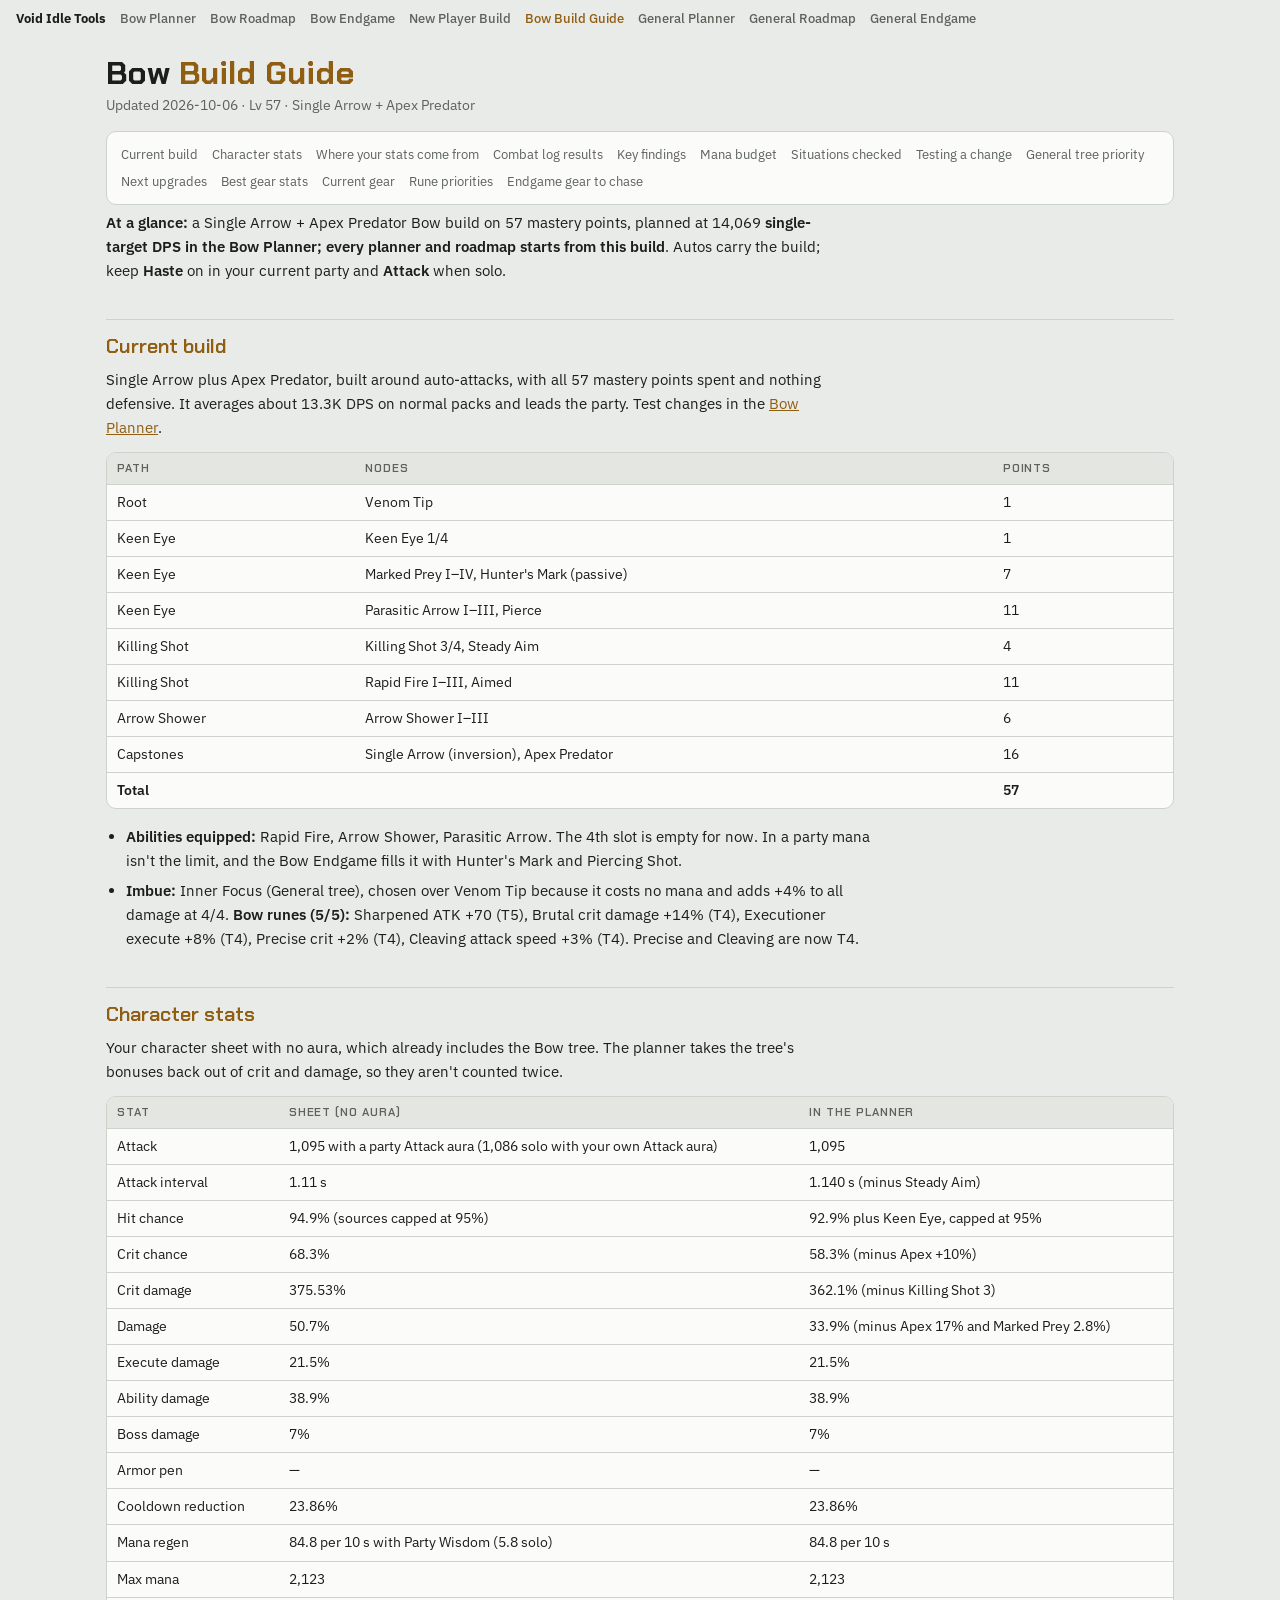
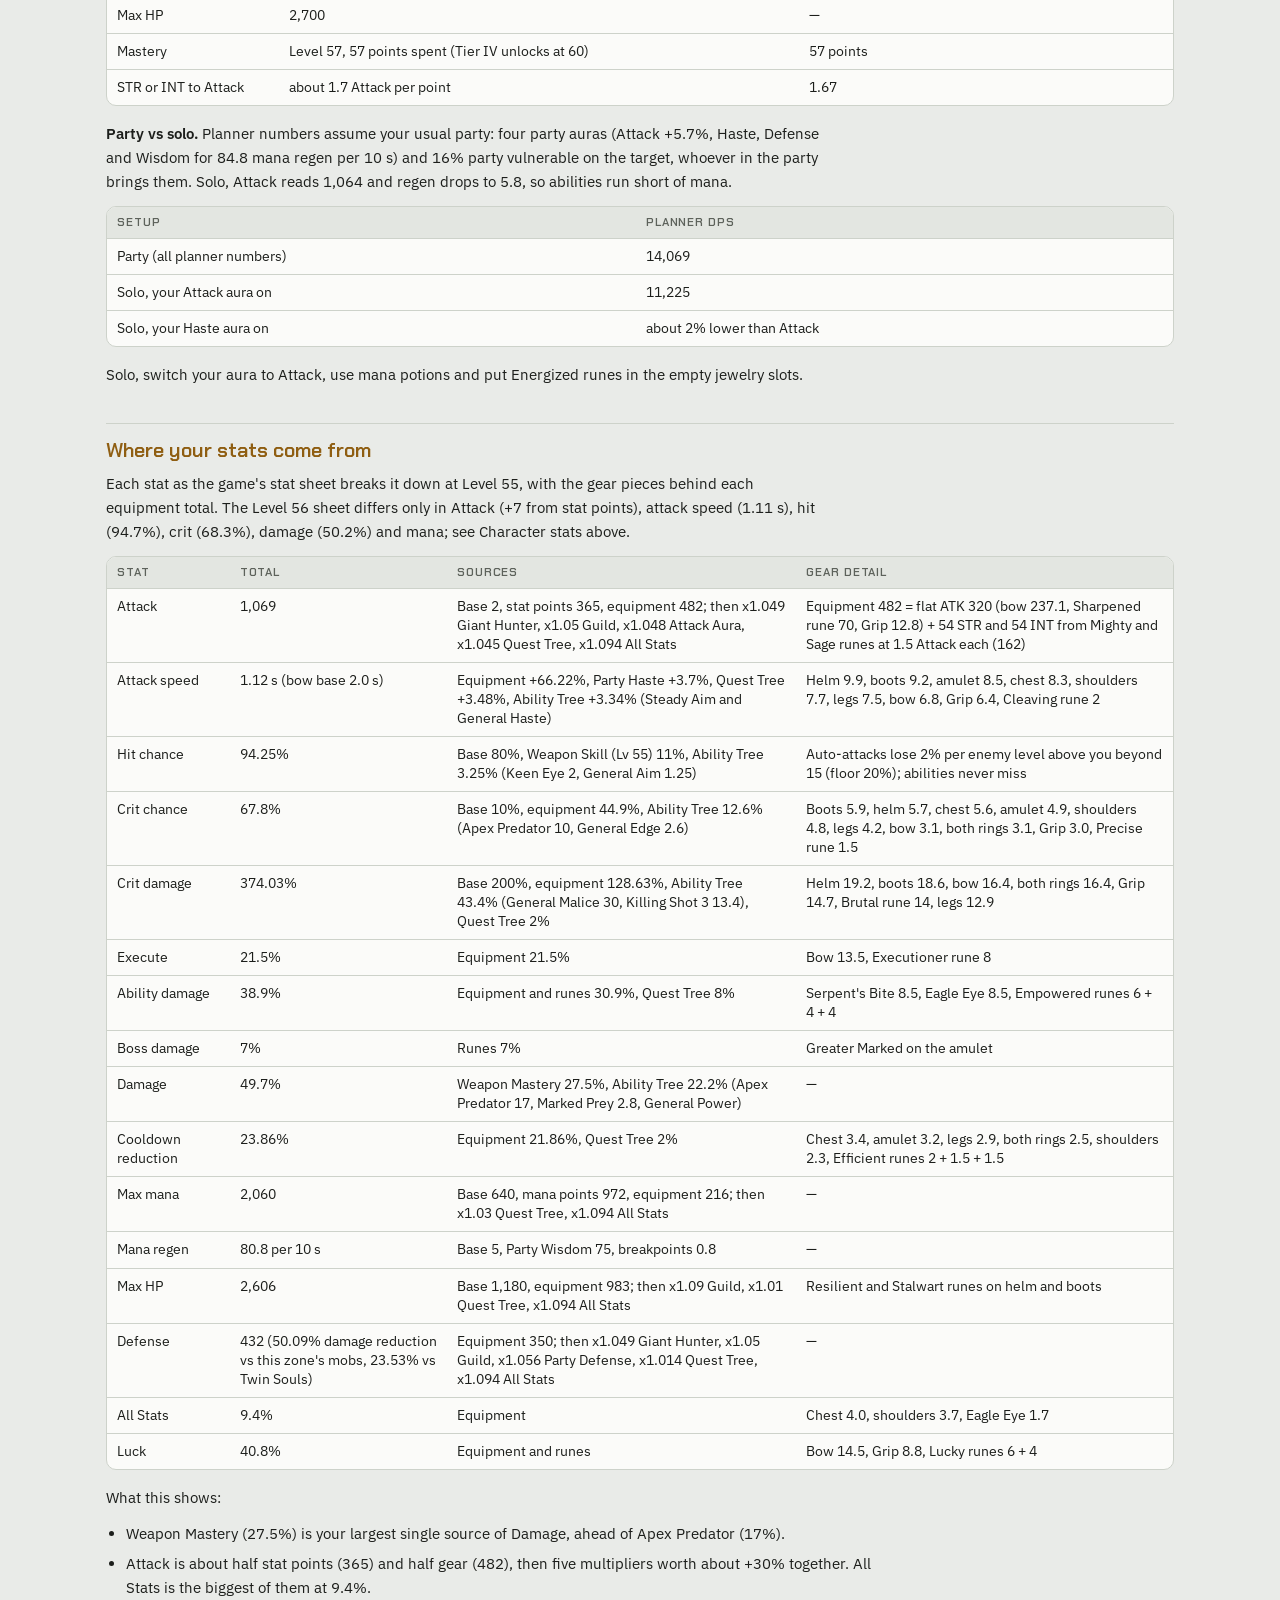
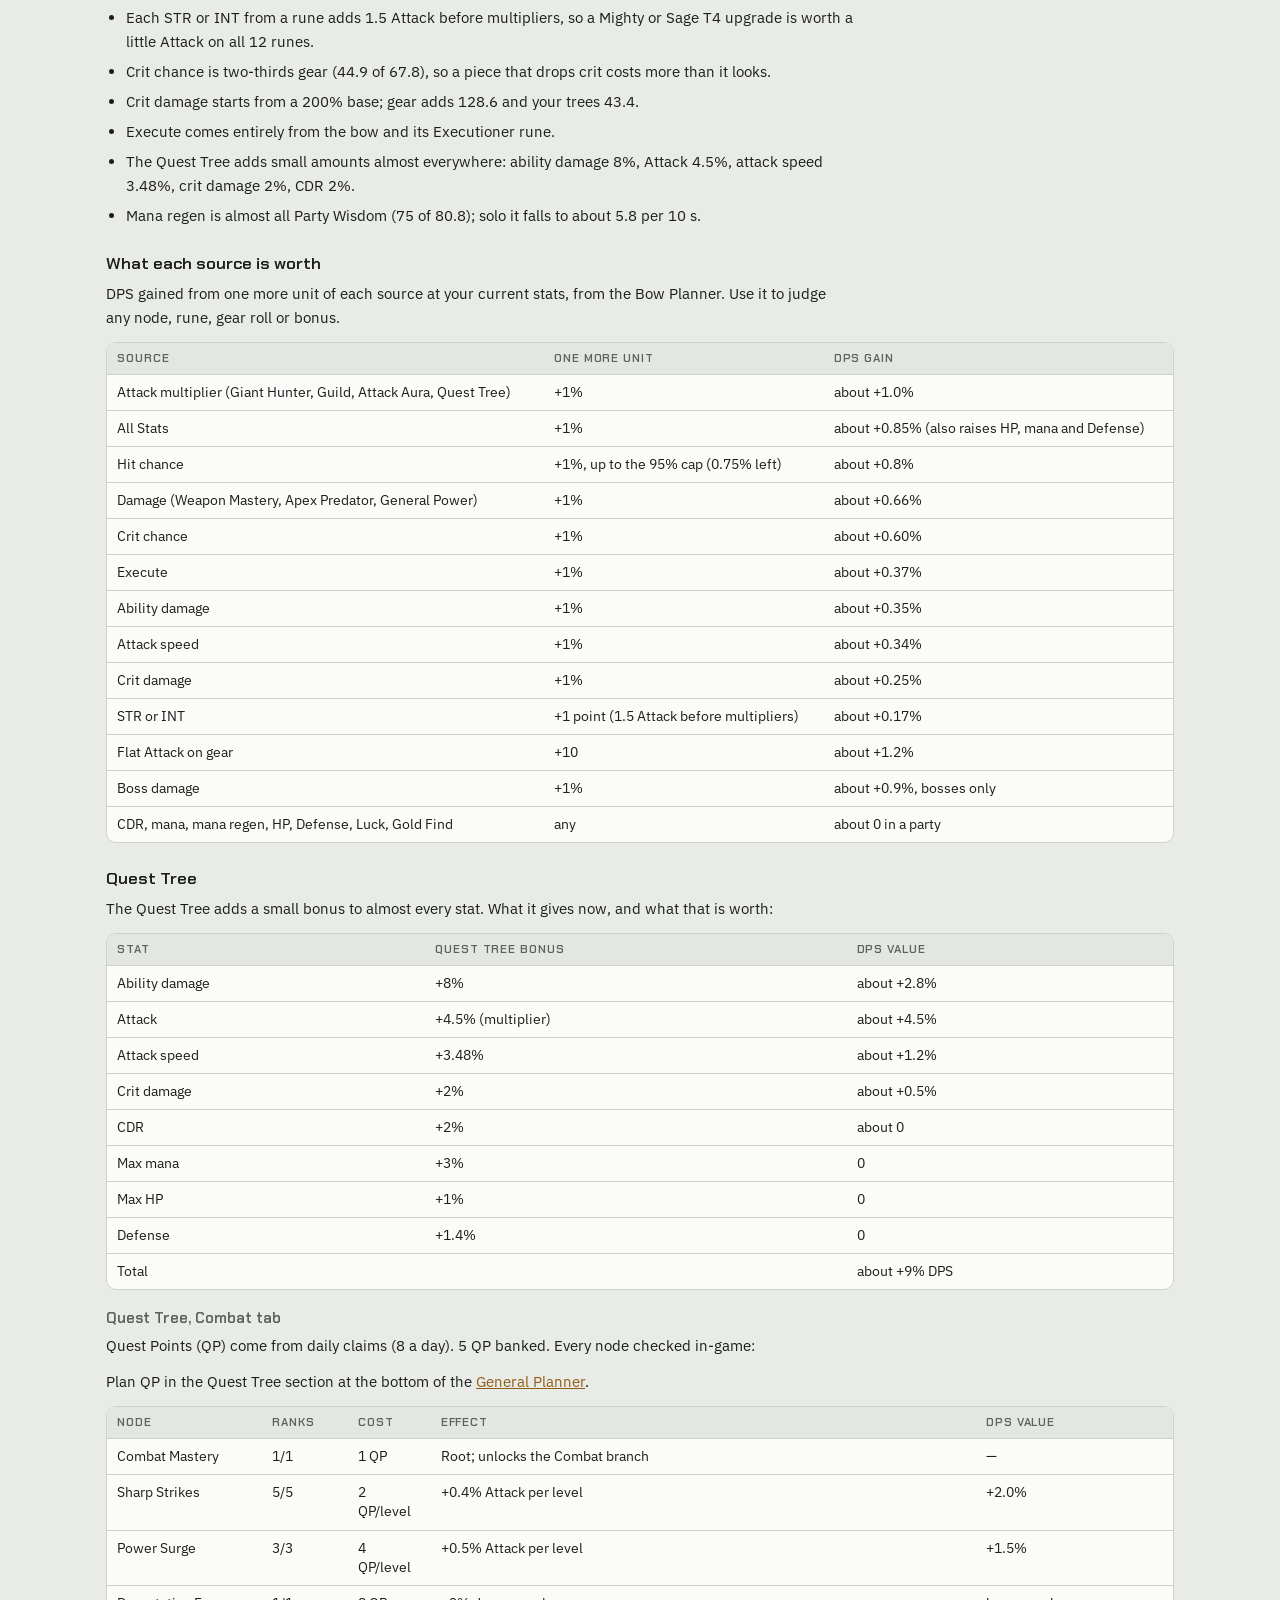
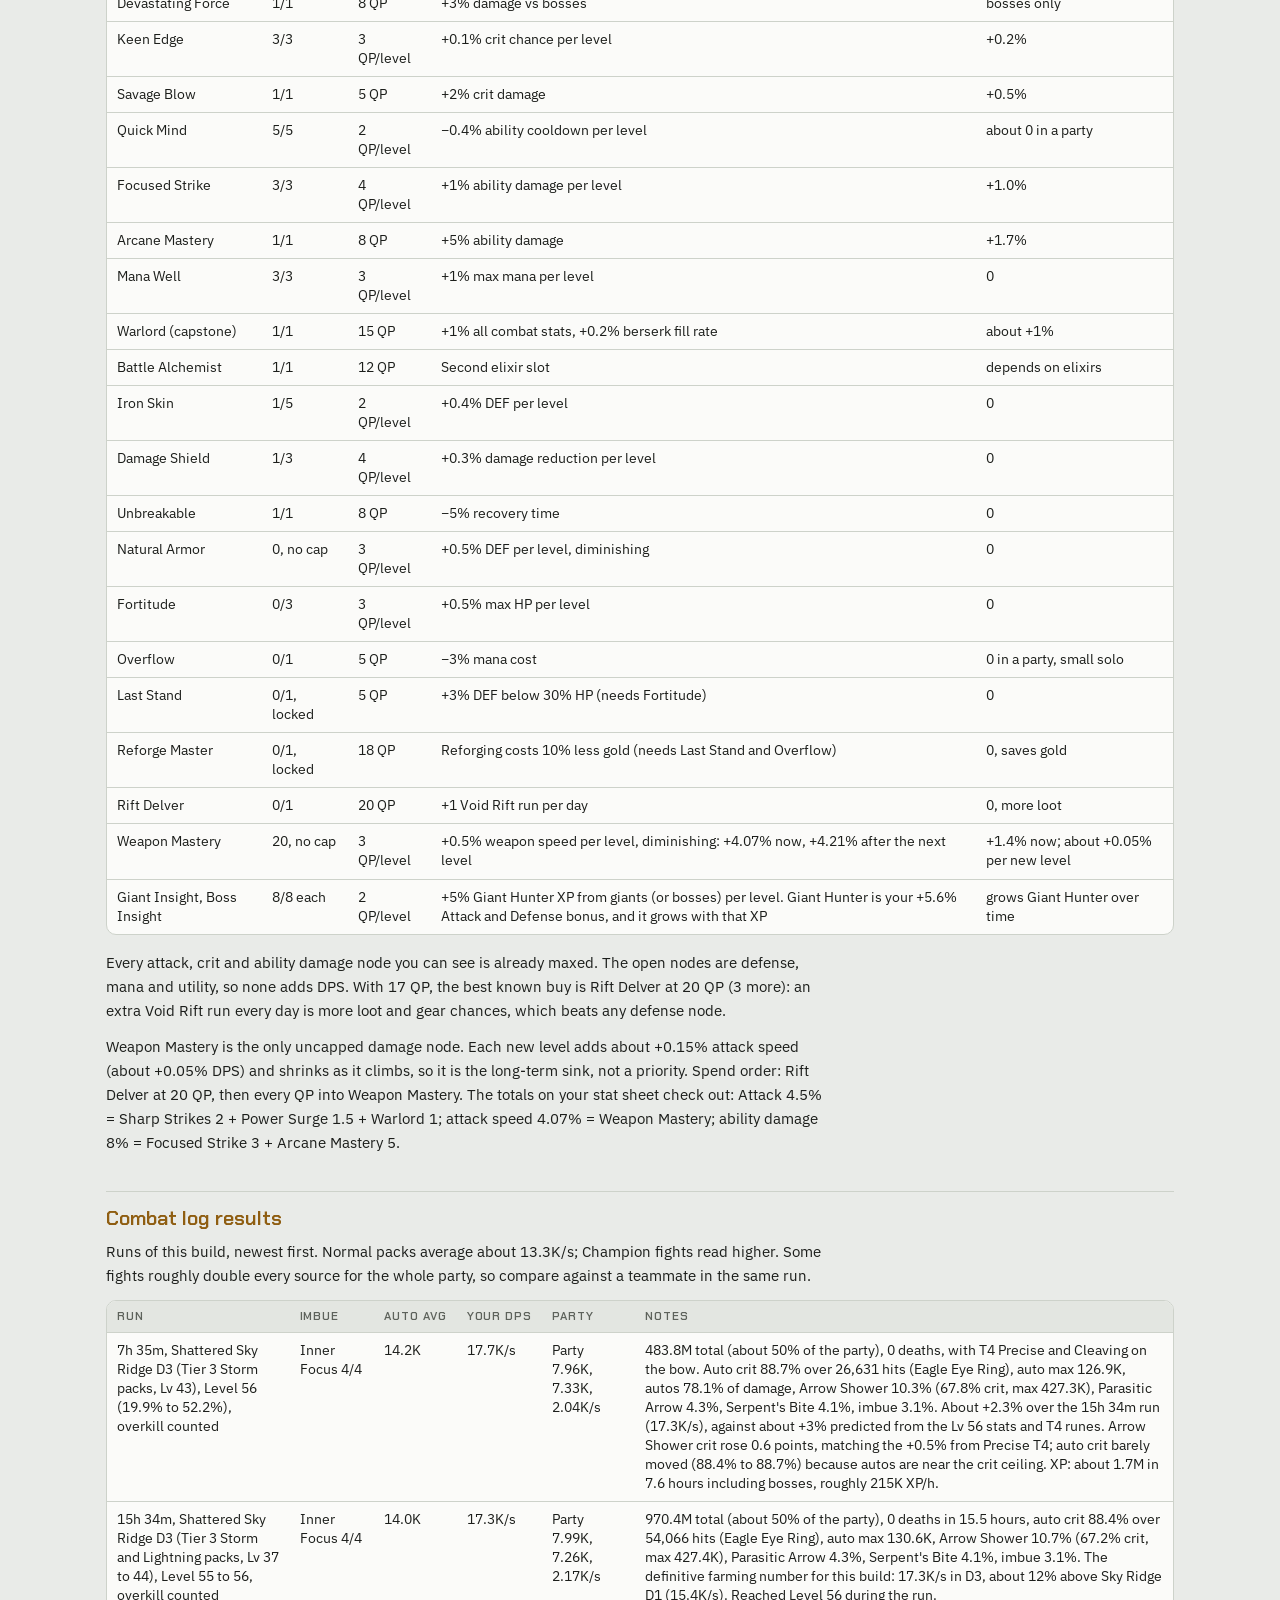
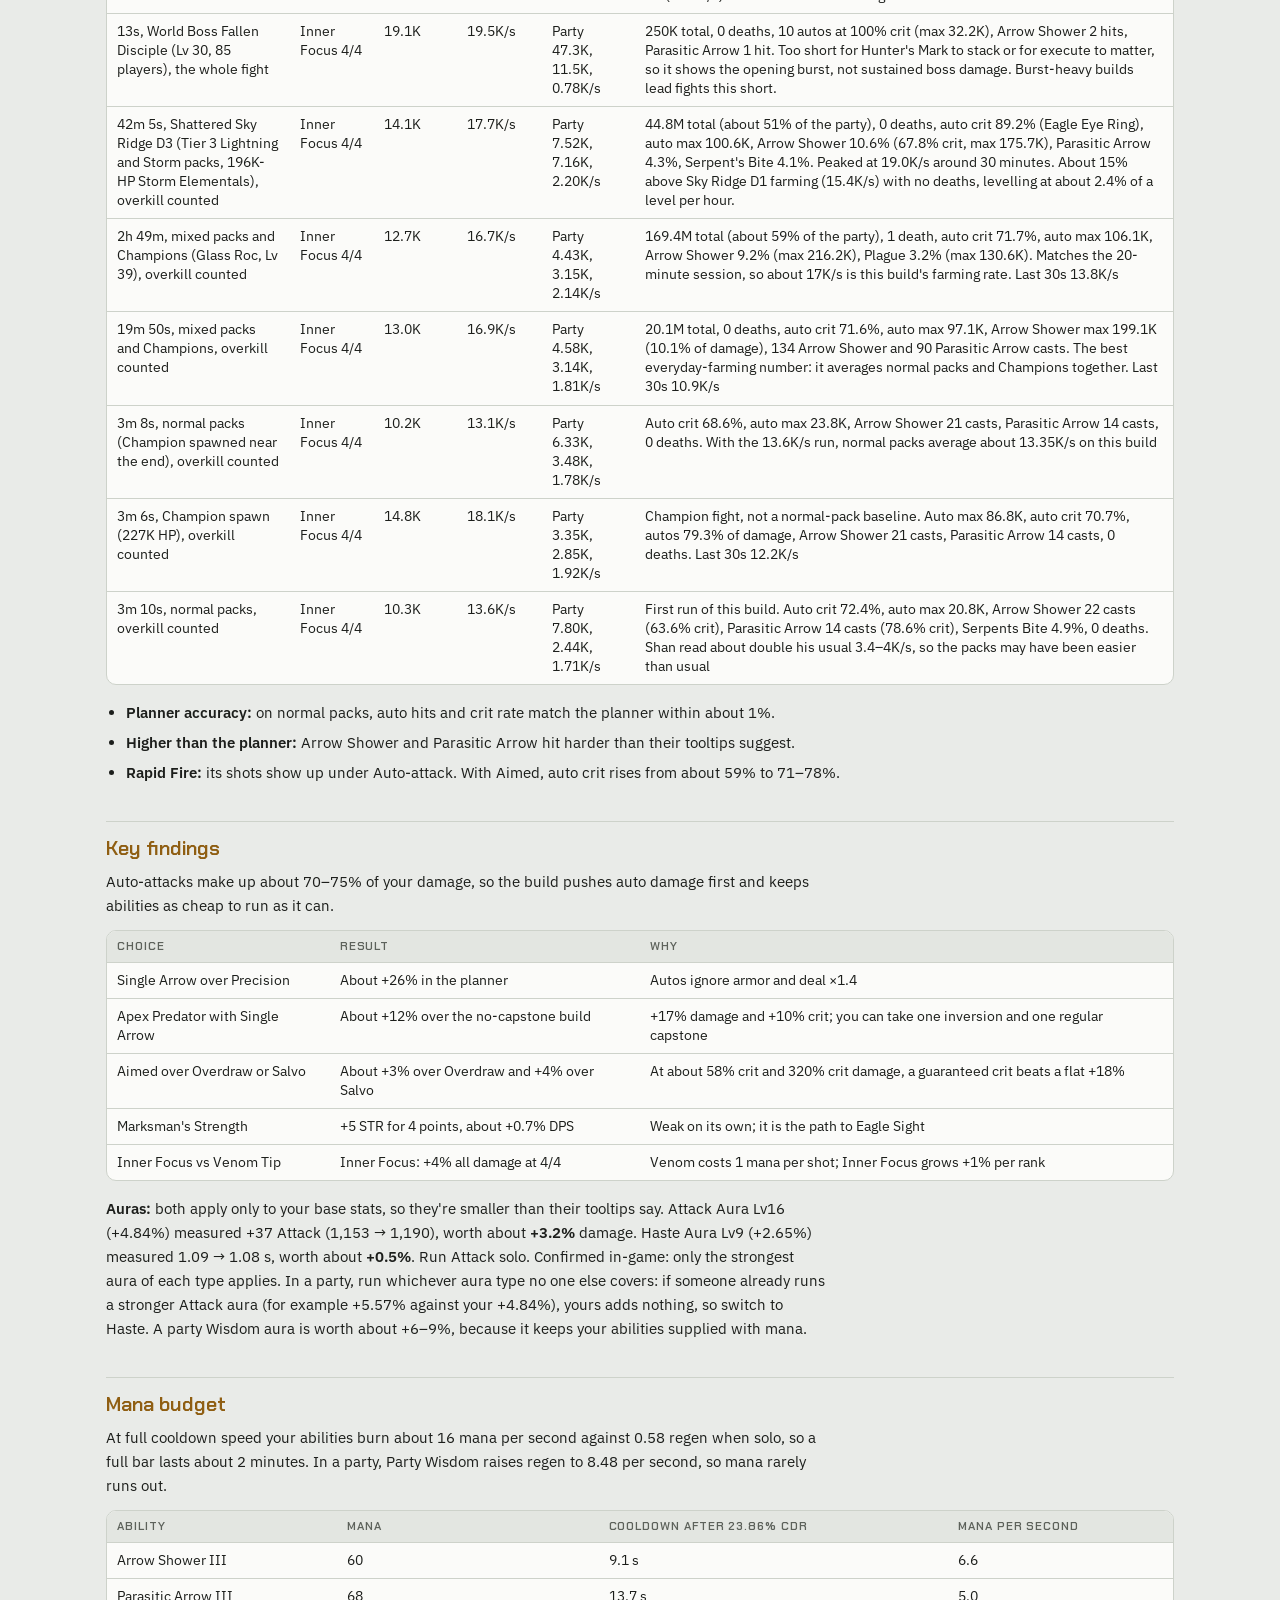
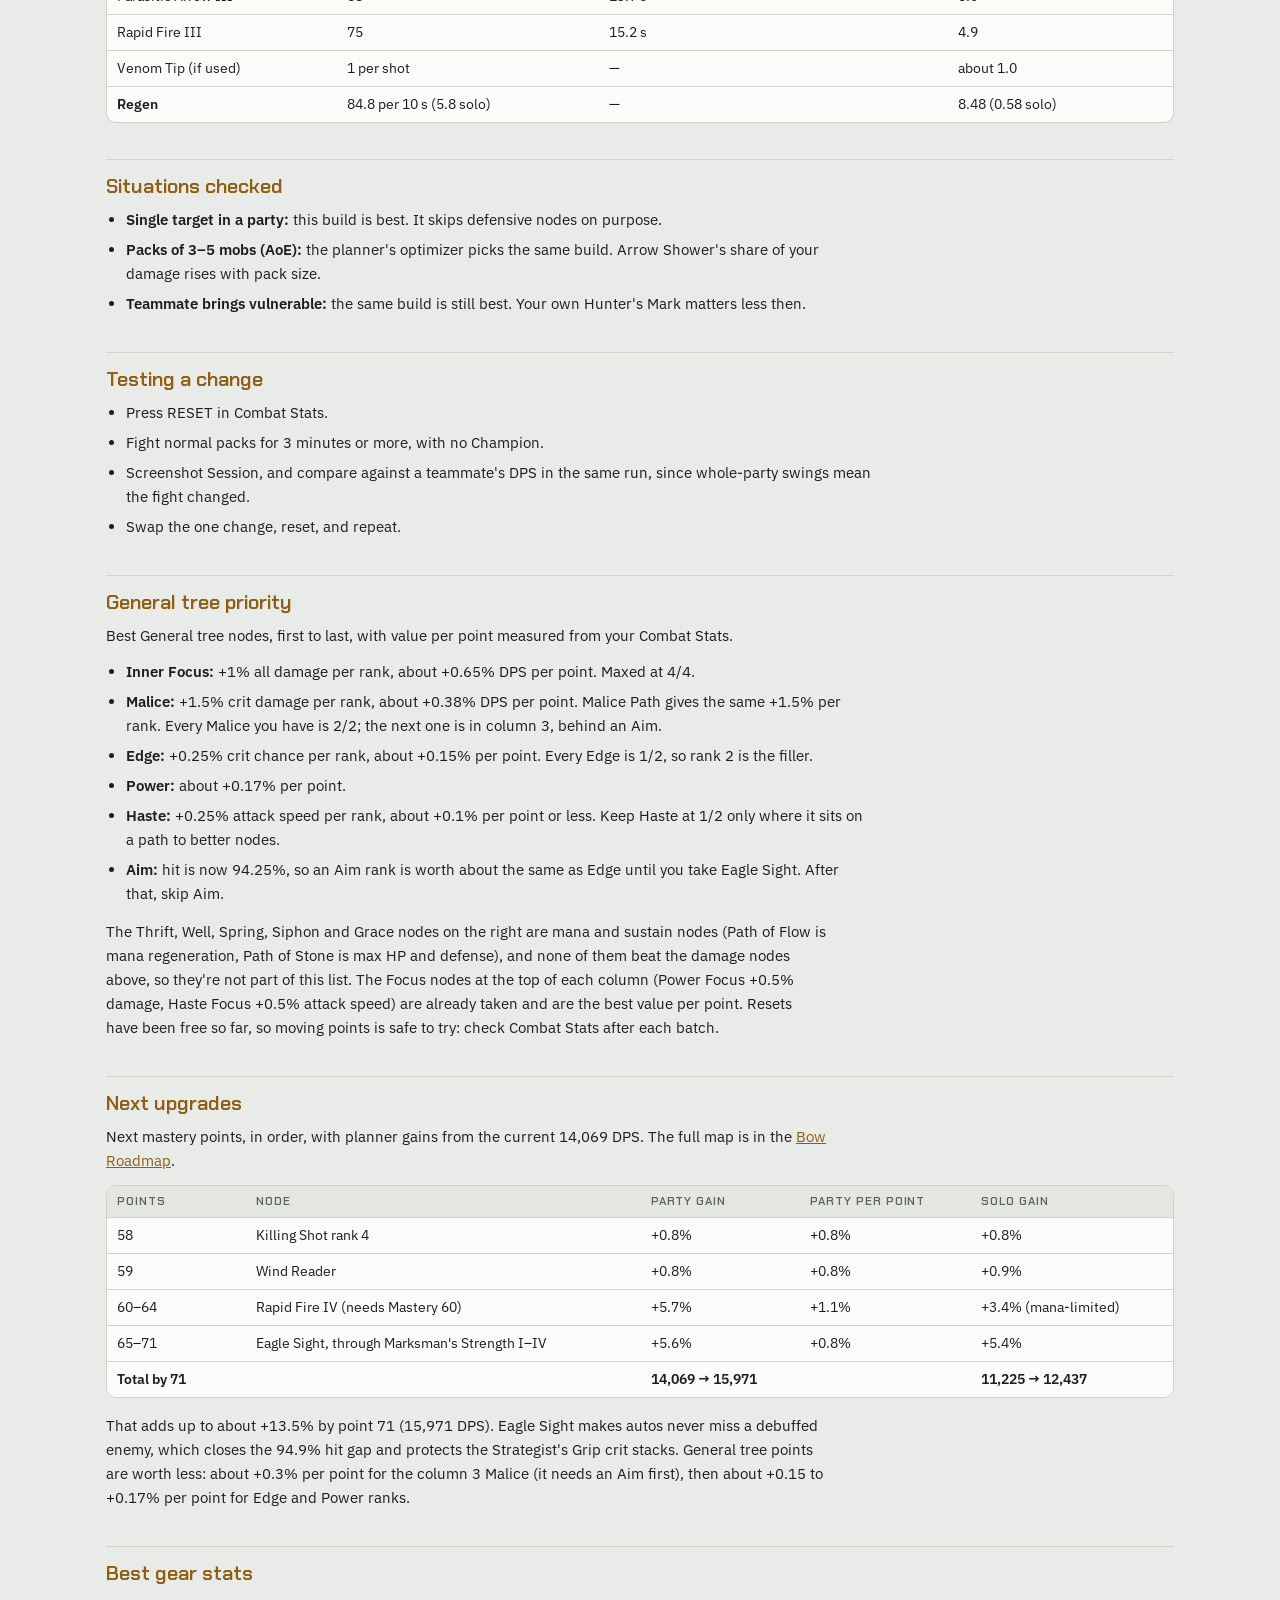
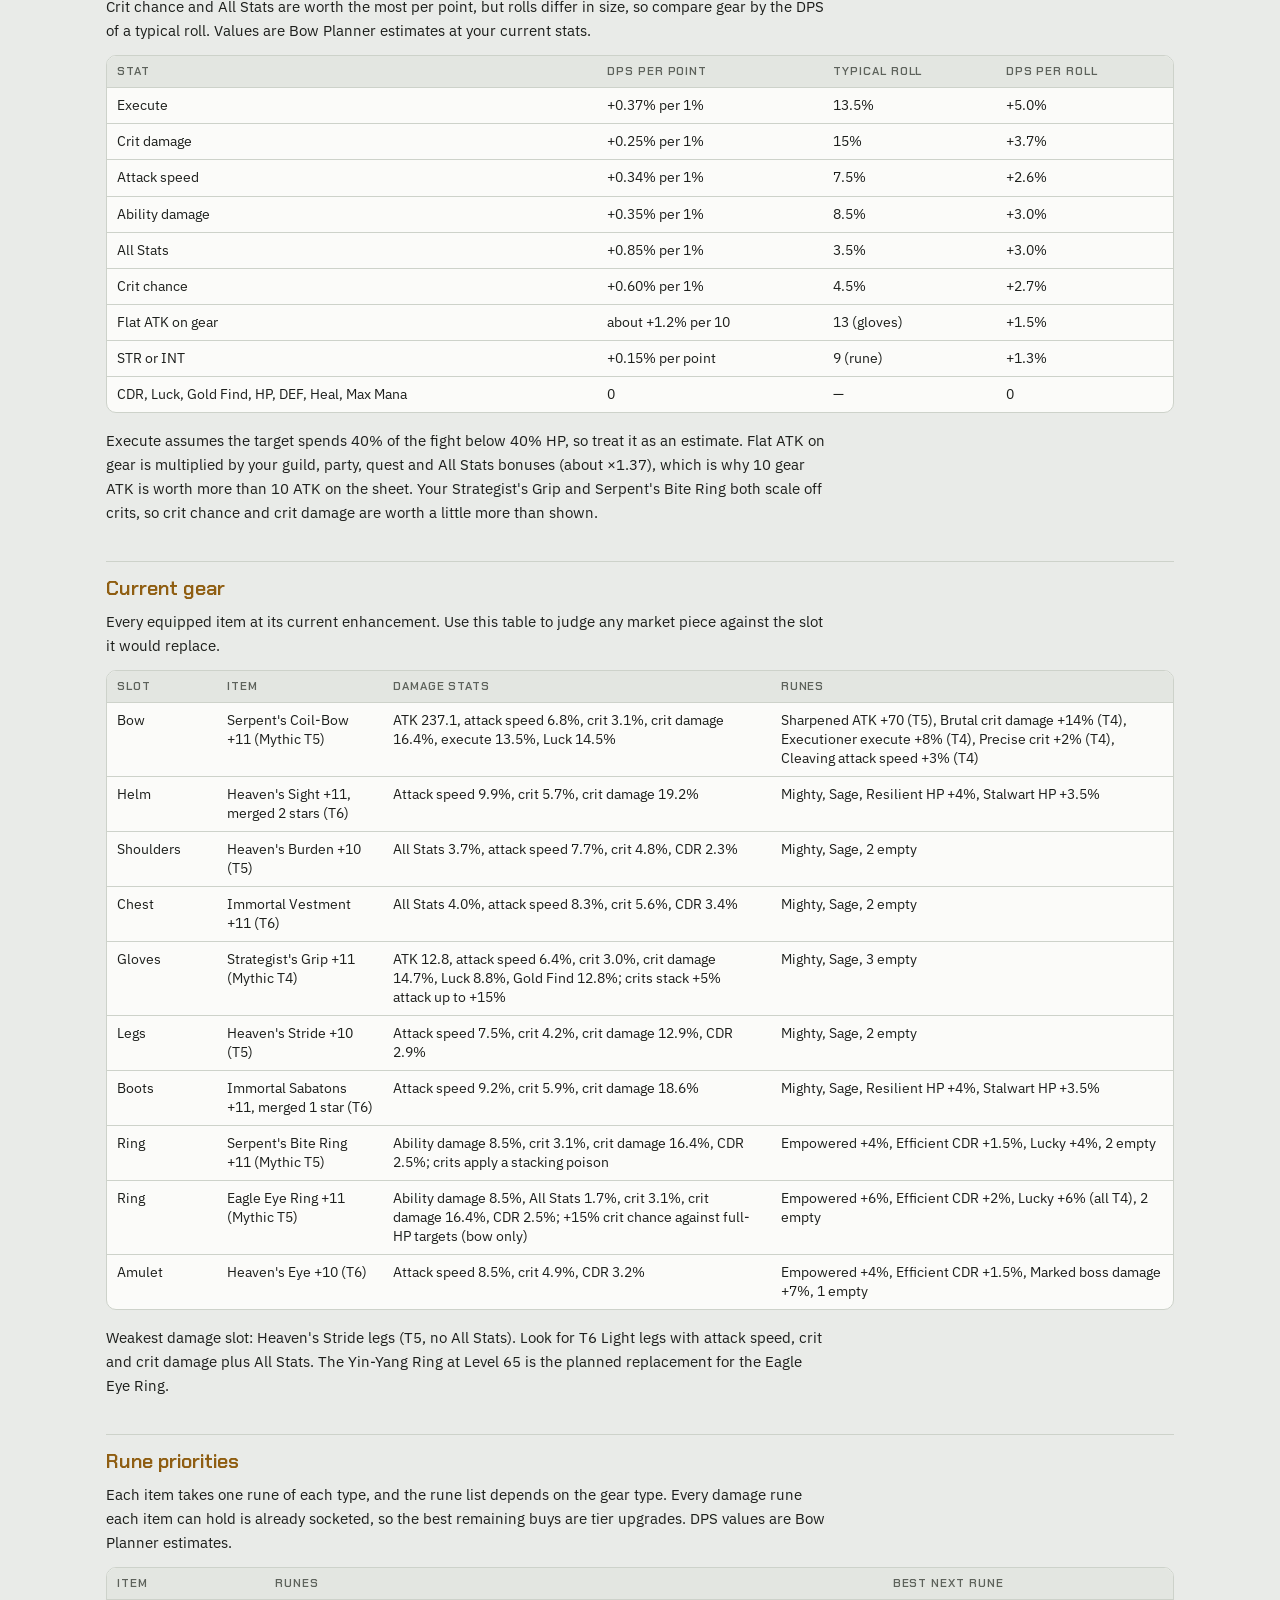
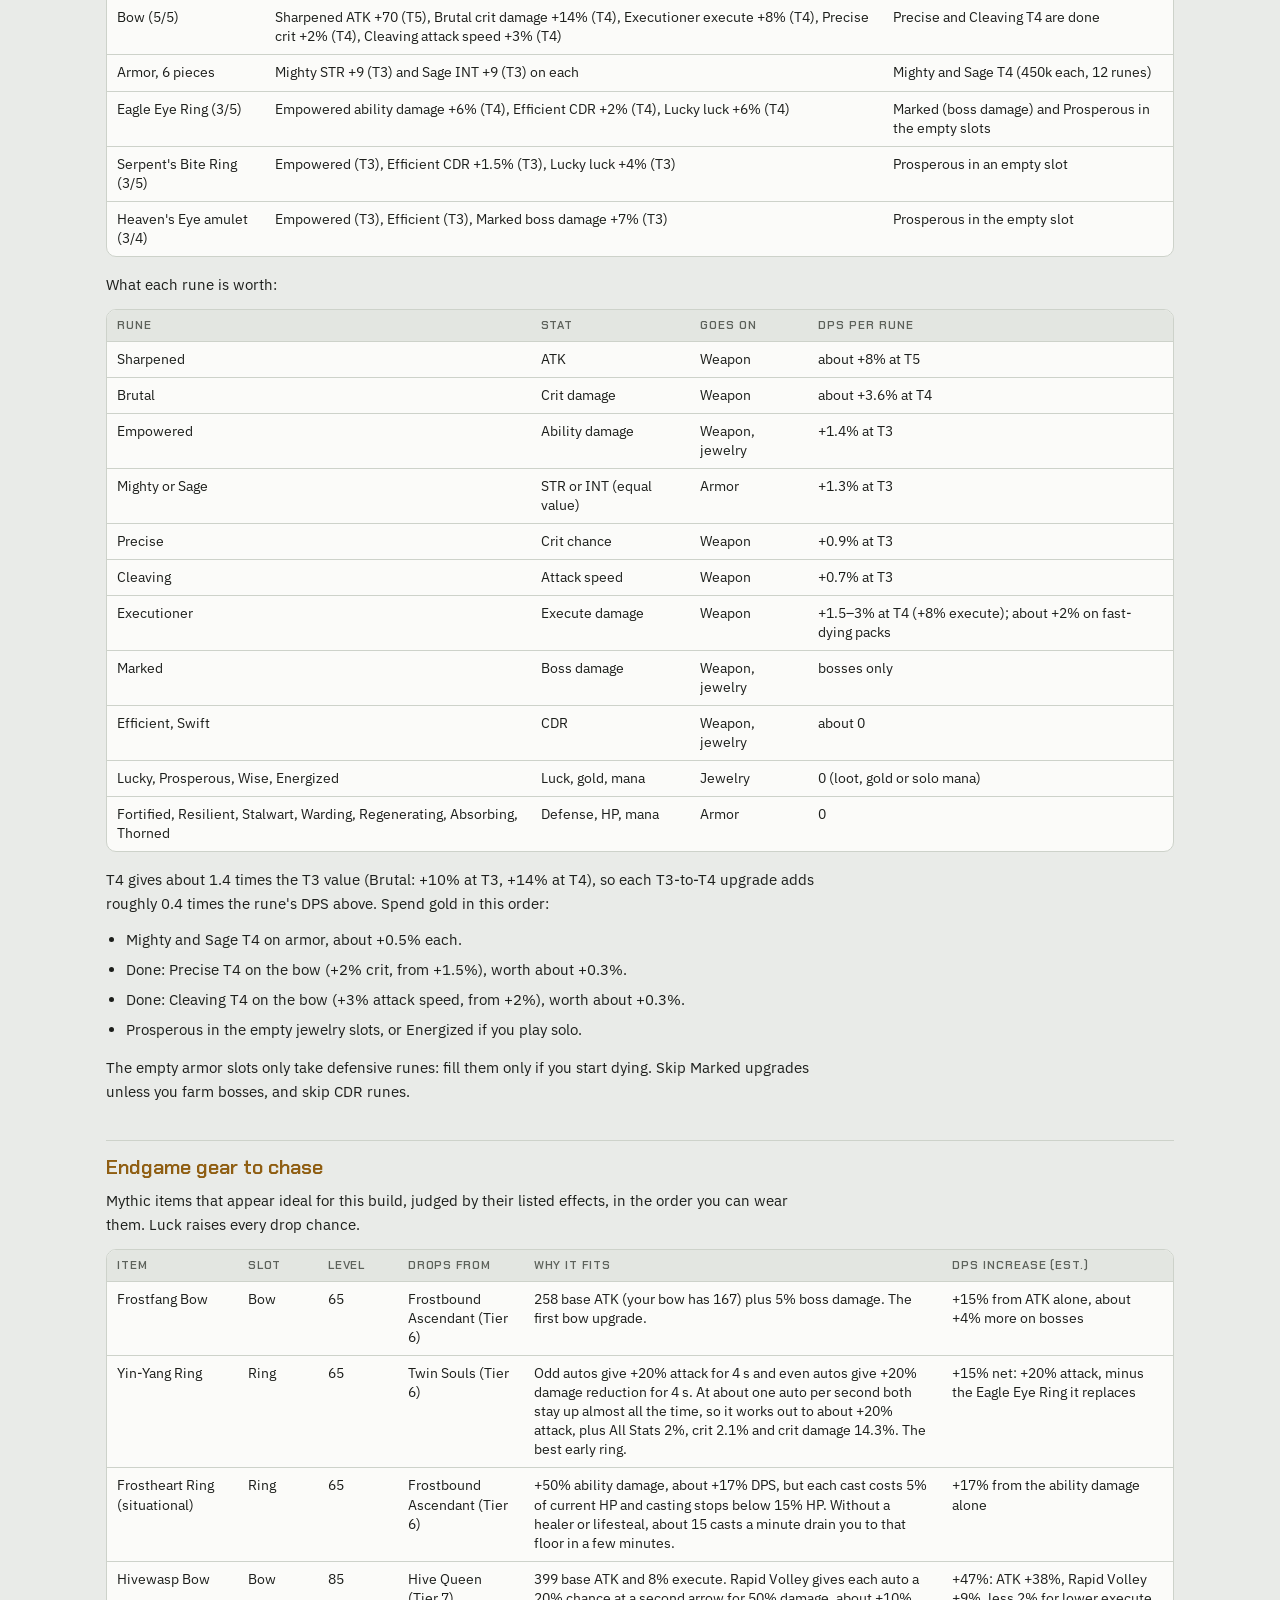
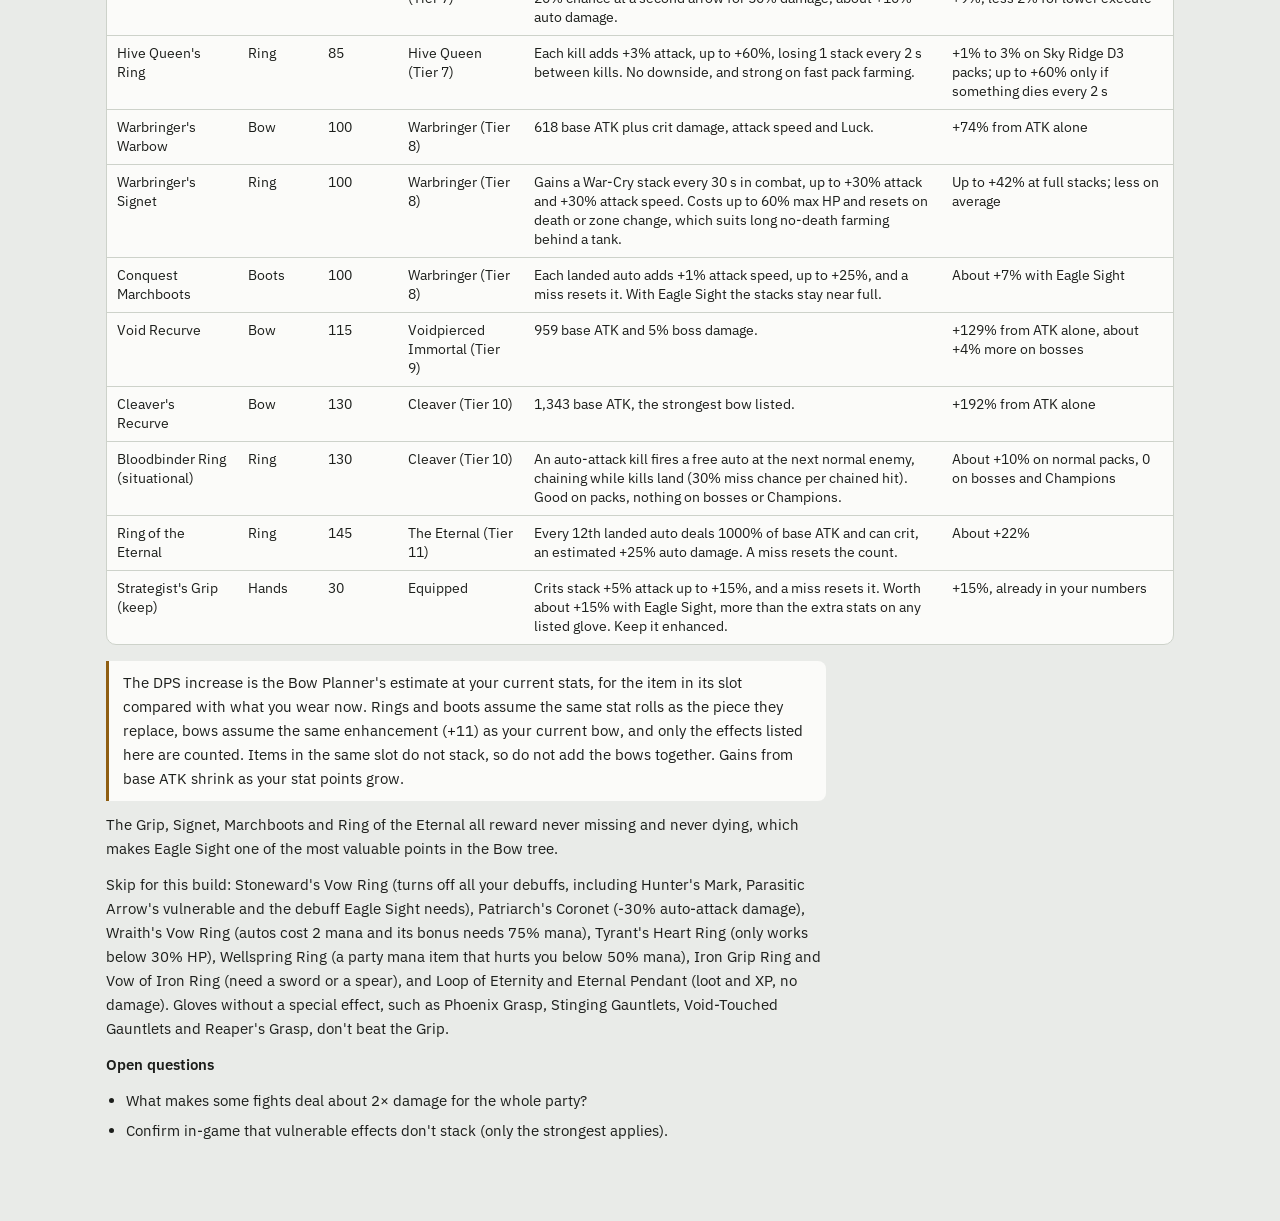
==== commit ac0f072f: "Add new-player.html and update files" ====
--- a/bow-build.html
+++ b/bow-build.html
@@ -30,21 +30,21 @@
 h1{font:700 2rem/1.1 var(--f-display);margin:8px 0 4px}h1 span{color:var(--accent)}
 h2{font:600 1.25rem/1.2 var(--f-display);margin:36px 0 10px;padding-top:14px;border-top:1px solid var(--line);color:var(--accent);scroll-margin-top:12px}
 h3{font:600 1.05rem var(--f-display);margin:24px 0 8px;scroll-margin-top:12px}h4{font:600 .95rem var(--f-display);margin:18px 0 6px;color:var(--muted)}
-p{margin:0 0 12px;max-width:80ch}.meta{color:var(--muted);font-size:.85rem}
+p{margin:0 0 12px;max-width:80ch}.note{border-left:3px solid var(--accent);background:var(--panel);padding:10px 14px;border-radius:0 8px 8px 0}.meta{color:var(--muted);font-size:.85rem}
 a{color:var(--accent)}b{font-weight:600}
 ul{margin:0 0 14px;padding-left:20px;max-width:85ch}li{margin:0 0 6px}
 .tw{overflow-x:auto;margin:10px 0 16px;border:1px solid var(--line);border-radius:10px;background:var(--panel)}
-table{border-collapse:collapse;width:100%;font-size:.88rem}
+table{border-collapse:collapse;width:100%;font-size:.85rem;line-height:1.4}
 th,td{padding:8px 10px;text-align:left;vertical-align:top;border-bottom:1px solid var(--line)}
 th{font:600 .72rem var(--f-display);letter-spacing:.08em;text-transform:uppercase;color:var(--muted);background:var(--panel2);white-space:nowrap}
-tr:last-child td{border-bottom:0}td:first-child{white-space:nowrap}td{min-width:90px}
+tr:last-child td{border-bottom:0}td:first-child{min-width:110px}td{min-width:80px}
 .toc{display:flex;flex-wrap:wrap;gap:6px 14px;margin:14px 0 6px;padding:12px 14px;border:1px solid var(--line);border-radius:10px;background:var(--panel);font-size:.82rem}
 .toc a{text-decoration:none;color:var(--muted)}.toc a:hover{color:var(--accent)}
 </style>
 <style>.siteNav{display:flex;flex-wrap:wrap;gap:6px 14px;align-items:center;max-width:1280px;margin:0 auto;padding:10px 16px 0;font:500 .8rem/1.4 var(--f-body,system-ui)}.siteNav a{color:var(--muted);text-decoration:none}.siteNav a:hover,.siteNav a[aria-current]{color:var(--accent)}.siteNav .home{font-weight:700;color:var(--ink)}</style>
 </head>
 <body>
-<nav class="siteNav"><a class="home" href="/">Void Idle Tools</a><a href="/bow-planner">Bow Planner</a><a href="/bow-roadmap">Bow Roadmap</a><a href="/bow-endgame">Bow Endgame</a><a href="/bow-build" aria-current="page">Bow Build Guide</a><a href="/general-planner">General Planner</a><a href="/general-roadmap">General Roadmap</a><a href="/general-endgame">General Endgame</a></nav>
+<nav class="siteNav"><a class="home" href="/">Void Idle Tools</a><a href="/bow-planner">Bow Planner</a><a href="/bow-roadmap">Bow Roadmap</a><a href="/bow-endgame">Bow Endgame</a><a href="/new-player">New Player Build</a><a href="/bow-build" aria-current="page">Bow Build Guide</a><a href="/general-planner">General Planner</a><a href="/general-roadmap">General Roadmap</a><a href="/general-endgame">General Endgame</a></nav>
 
 <div class="wrap"><h1>Bow <span>Build Guide</span></h1><p class="meta">Updated 2026-10-06 · Lv 57 · Single Arrow + Apex Predator</p><nav class="toc"><a href="#current-build">Current build</a><a href="#character-stats">Character stats</a><a href="#where-your-stats-come-from">Where your stats come from</a><a href="#combat-log-results">Combat log results</a><a href="#key-findings">Key findings</a><a href="#mana-budget">Mana budget</a><a href="#situations-checked">Situations checked</a><a href="#testing-a-change">Testing a change</a><a href="#general-tree-priority">General tree priority</a><a href="#next-upgrades">Next upgrades</a><a href="#best-gear-stats">Best gear stats</a><a href="#current-gear">Current gear</a><a href="#rune-priorities">Rune priorities</a><a href="#endgame-gear-to-chase">Endgame gear to chase</a></nav>
 <p><b>At a glance:</b> a Single Arrow + Apex Predator Bow build on 57 mastery points, planned at 14,069 <b>single-target DPS in the Bow Planner; every planner and roadmap starts from this build</b>. Autos carry the build; keep <b>Haste</b> on in your current party and <b>Attack</b> when solo.</p>
@@ -295,21 +295,21 @@
 <h2 id="endgame-gear-to-chase">Endgame gear to chase</h2>
 <p>Mythic items that appear ideal for this build, judged by their listed effects, in the order you can wear them. Luck raises every drop chance.</p>
 <div class="tw"><table>
-<tr><th>Item</th><th>Slot</th><th>Level</th><th>Drops from</th><th>Why it fits</th></tr>
-<tr><td>Frostfang Bow</td><td>Bow</td><td>65</td><td>Frostbound Ascendant (Tier 6)</td><td>258 base ATK (your bow has 167) plus 5% boss damage. The first bow upgrade.</td></tr>
-<tr><td>Yin-Yang Ring</td><td>Ring</td><td>65</td><td>Twin Souls (Tier 6)</td><td>Odd autos give +20% attack for 4 s and even autos give +20% damage reduction for 4 s. At about one auto per second both stay up almost all the time, so it works out to about +20% attack, plus All Stats 2%, crit 2.1% and crit damage 14.3%. The best early ring.</td></tr>
-<tr><td>Frostheart Ring (situational)</td><td>Ring</td><td>65</td><td>Frostbound Ascendant (Tier 6)</td><td>+50% ability damage, about +12% DPS, but each cast costs 5% of current HP and casting stops below 15% HP. Without a healer or lifesteal, about 15 casts a minute drain you to that floor in a few minutes.</td></tr>
-<tr><td>Hivewasp Bow</td><td>Bow</td><td>85</td><td>Hive Queen (Tier 7)</td><td>399 base ATK and 8% execute. Rapid Volley gives each auto a 20% chance at a second arrow for 50% damage, about +10% auto damage.</td></tr>
-<tr><td>Hive Queen&#x27;s Ring</td><td>Ring</td><td>85</td><td>Hive Queen (Tier 7)</td><td>Each kill adds +3% attack, up to +60%, losing 1 stack every 2 s between kills. No downside, and strong on fast pack farming.</td></tr>
-<tr><td>Warbringer&#x27;s Warbow</td><td>Bow</td><td>100</td><td>Warbringer (Tier 8)</td><td>618 base ATK plus crit damage, attack speed and Luck.</td></tr>
-<tr><td>Warbringer&#x27;s Signet</td><td>Ring</td><td>100</td><td>Warbringer (Tier 8)</td><td>Gains a War-Cry stack every 30 s in combat, up to +30% attack and +30% attack speed. Costs up to 60% max HP and resets on death or zone change, which suits long no-death farming behind a tank.</td></tr>
-<tr><td>Conquest Marchboots</td><td>Boots</td><td>100</td><td>Warbringer (Tier 8)</td><td>Each landed auto adds +1% attack speed, up to +25%, and a miss resets it. With Eagle Sight the stacks stay near full.</td></tr>
-<tr><td>Void Recurve</td><td>Bow</td><td>115</td><td>Voidpierced Immortal (Tier 9)</td><td>959 base ATK and 5% boss damage.</td></tr>
-<tr><td>Cleaver&#x27;s Recurve</td><td>Bow</td><td>130</td><td>Cleaver (Tier 10)</td><td>1,343 base ATK, the strongest bow listed.</td></tr>
-<tr><td>Bloodbinder Ring (situational)</td><td>Ring</td><td>130</td><td>Cleaver (Tier 10)</td><td>An auto-attack kill fires a free auto at the next normal enemy, chaining while kills land (30% miss chance per chained hit). Good on packs, nothing on bosses or Champions.</td></tr>
-<tr><td>Ring of the Eternal</td><td>Ring</td><td>145</td><td>The Eternal (Tier 11)</td><td>Every 12th landed auto deals 1000% of base ATK and can crit, an estimated +25% auto damage. A miss resets the count.</td></tr>
-<tr><td>Strategist&#x27;s Grip (keep)</td><td>Hands</td><td>30</td><td>Equipped</td><td>Crits stack +5% attack up to +15%, and a miss resets it. Worth about +15% with Eagle Sight, more than the extra stats on any listed glove. Keep it enhanced.</td></tr>
-</table></div>
+<tr><th>Item</th><th>Slot</th><th>Level</th><th>Drops from</th><th>Why it fits</th><th>DPS increase (est.)</th></tr>
+<tr><td>Frostfang Bow</td><td>Bow</td><td>65</td><td>Frostbound Ascendant (Tier 6)</td><td>258 base ATK (your bow has 167) plus 5% boss damage. The first bow upgrade.</td><td>+15% from ATK alone, about +4% more on bosses</td></tr>
+<tr><td>Yin-Yang Ring</td><td>Ring</td><td>65</td><td>Twin Souls (Tier 6)</td><td>Odd autos give +20% attack for 4 s and even autos give +20% damage reduction for 4 s. At about one auto per second both stay up almost all the time, so it works out to about +20% attack, plus All Stats 2%, crit 2.1% and crit damage 14.3%. The best early ring.</td><td>+15% net: +20% attack, minus the Eagle Eye Ring it replaces</td></tr>
+<tr><td>Frostheart Ring (situational)</td><td>Ring</td><td>65</td><td>Frostbound Ascendant (Tier 6)</td><td>+50% ability damage, about +17% DPS, but each cast costs 5% of current HP and casting stops below 15% HP. Without a healer or lifesteal, about 15 casts a minute drain you to that floor in a few minutes.</td><td>+17% from the ability damage alone</td></tr>
+<tr><td>Hivewasp Bow</td><td>Bow</td><td>85</td><td>Hive Queen (Tier 7)</td><td>399 base ATK and 8% execute. Rapid Volley gives each auto a 20% chance at a second arrow for 50% damage, about +10% auto damage.</td><td>+47%: ATK +38%, Rapid Volley +9%, less 2% for lower execute</td></tr>
+<tr><td>Hive Queen&#x27;s Ring</td><td>Ring</td><td>85</td><td>Hive Queen (Tier 7)</td><td>Each kill adds +3% attack, up to +60%, losing 1 stack every 2 s between kills. No downside, and strong on fast pack farming.</td><td>+1% to 3% on Sky Ridge D3 packs; up to +60% only if something dies every 2 s</td></tr>
+<tr><td>Warbringer&#x27;s Warbow</td><td>Bow</td><td>100</td><td>Warbringer (Tier 8)</td><td>618 base ATK plus crit damage, attack speed and Luck.</td><td>+74% from ATK alone</td></tr>
+<tr><td>Warbringer&#x27;s Signet</td><td>Ring</td><td>100</td><td>Warbringer (Tier 8)</td><td>Gains a War-Cry stack every 30 s in combat, up to +30% attack and +30% attack speed. Costs up to 60% max HP and resets on death or zone change, which suits long no-death farming behind a tank.</td><td>Up to +42% at full stacks; less on average</td></tr>
+<tr><td>Conquest Marchboots</td><td>Boots</td><td>100</td><td>Warbringer (Tier 8)</td><td>Each landed auto adds +1% attack speed, up to +25%, and a miss resets it. With Eagle Sight the stacks stay near full.</td><td>About +7% with Eagle Sight</td></tr>
+<tr><td>Void Recurve</td><td>Bow</td><td>115</td><td>Voidpierced Immortal (Tier 9)</td><td>959 base ATK and 5% boss damage.</td><td>+129% from ATK alone, about +4% more on bosses</td></tr>
+<tr><td>Cleaver&#x27;s Recurve</td><td>Bow</td><td>130</td><td>Cleaver (Tier 10)</td><td>1,343 base ATK, the strongest bow listed.</td><td>+192% from ATK alone</td></tr>
+<tr><td>Bloodbinder Ring (situational)</td><td>Ring</td><td>130</td><td>Cleaver (Tier 10)</td><td>An auto-attack kill fires a free auto at the next normal enemy, chaining while kills land (30% miss chance per chained hit). Good on packs, nothing on bosses or Champions.</td><td>About +10% on normal packs, 0 on bosses and Champions</td></tr>
+<tr><td>Ring of the Eternal</td><td>Ring</td><td>145</td><td>The Eternal (Tier 11)</td><td>Every 12th landed auto deals 1000% of base ATK and can crit, an estimated +25% auto damage. A miss resets the count.</td><td>About +22%</td></tr>
+<tr><td>Strategist&#x27;s Grip (keep)</td><td>Hands</td><td>30</td><td>Equipped</td><td>Crits stack +5% attack up to +15%, and a miss resets it. Worth about +15% with Eagle Sight, more than the extra stats on any listed glove. Keep it enhanced.</td><td>+15%, already in your numbers</td></tr>
+</table></div><p class="note">The DPS increase is the Bow Planner's estimate at your current stats, for the item in its slot compared with what you wear now. Rings and boots assume the same stat rolls as the piece they replace, bows assume the same enhancement (+11) as your current bow, and only the effects listed here are counted. Items in the same slot do not stack, so do not add the bows together. Gains from base ATK shrink as your stat points grow.</p>
 <p>The Grip, Signet, Marchboots and Ring of the Eternal all reward never missing and never dying, which makes Eagle Sight one of the most valuable points in the Bow tree.</p>
 <p>Skip for this build: Stoneward&#x27;s Vow Ring (turns off all your debuffs, including Hunter&#x27;s Mark, Parasitic Arrow&#x27;s vulnerable and the debuff Eagle Sight needs), Patriarch&#x27;s Coronet (-30% auto-attack damage), Wraith&#x27;s Vow Ring (autos cost 2 mana and its bonus needs 75% mana), Tyrant&#x27;s Heart Ring (only works below 30% HP), Wellspring Ring (a party mana item that hurts you below 50% mana), Iron Grip Ring and Vow of Iron Ring (need a sword or a spear), and Loop of Eternity and Eternal Pendant (loot and XP, no damage). Gloves without a special effect, such as Phoenix Grasp, Stinging Gauntlets, Void-Touched Gauntlets and Reaper&#x27;s Grasp, don&#x27;t beat the Grip.</p>
 <p><b>Open questions</b></p>
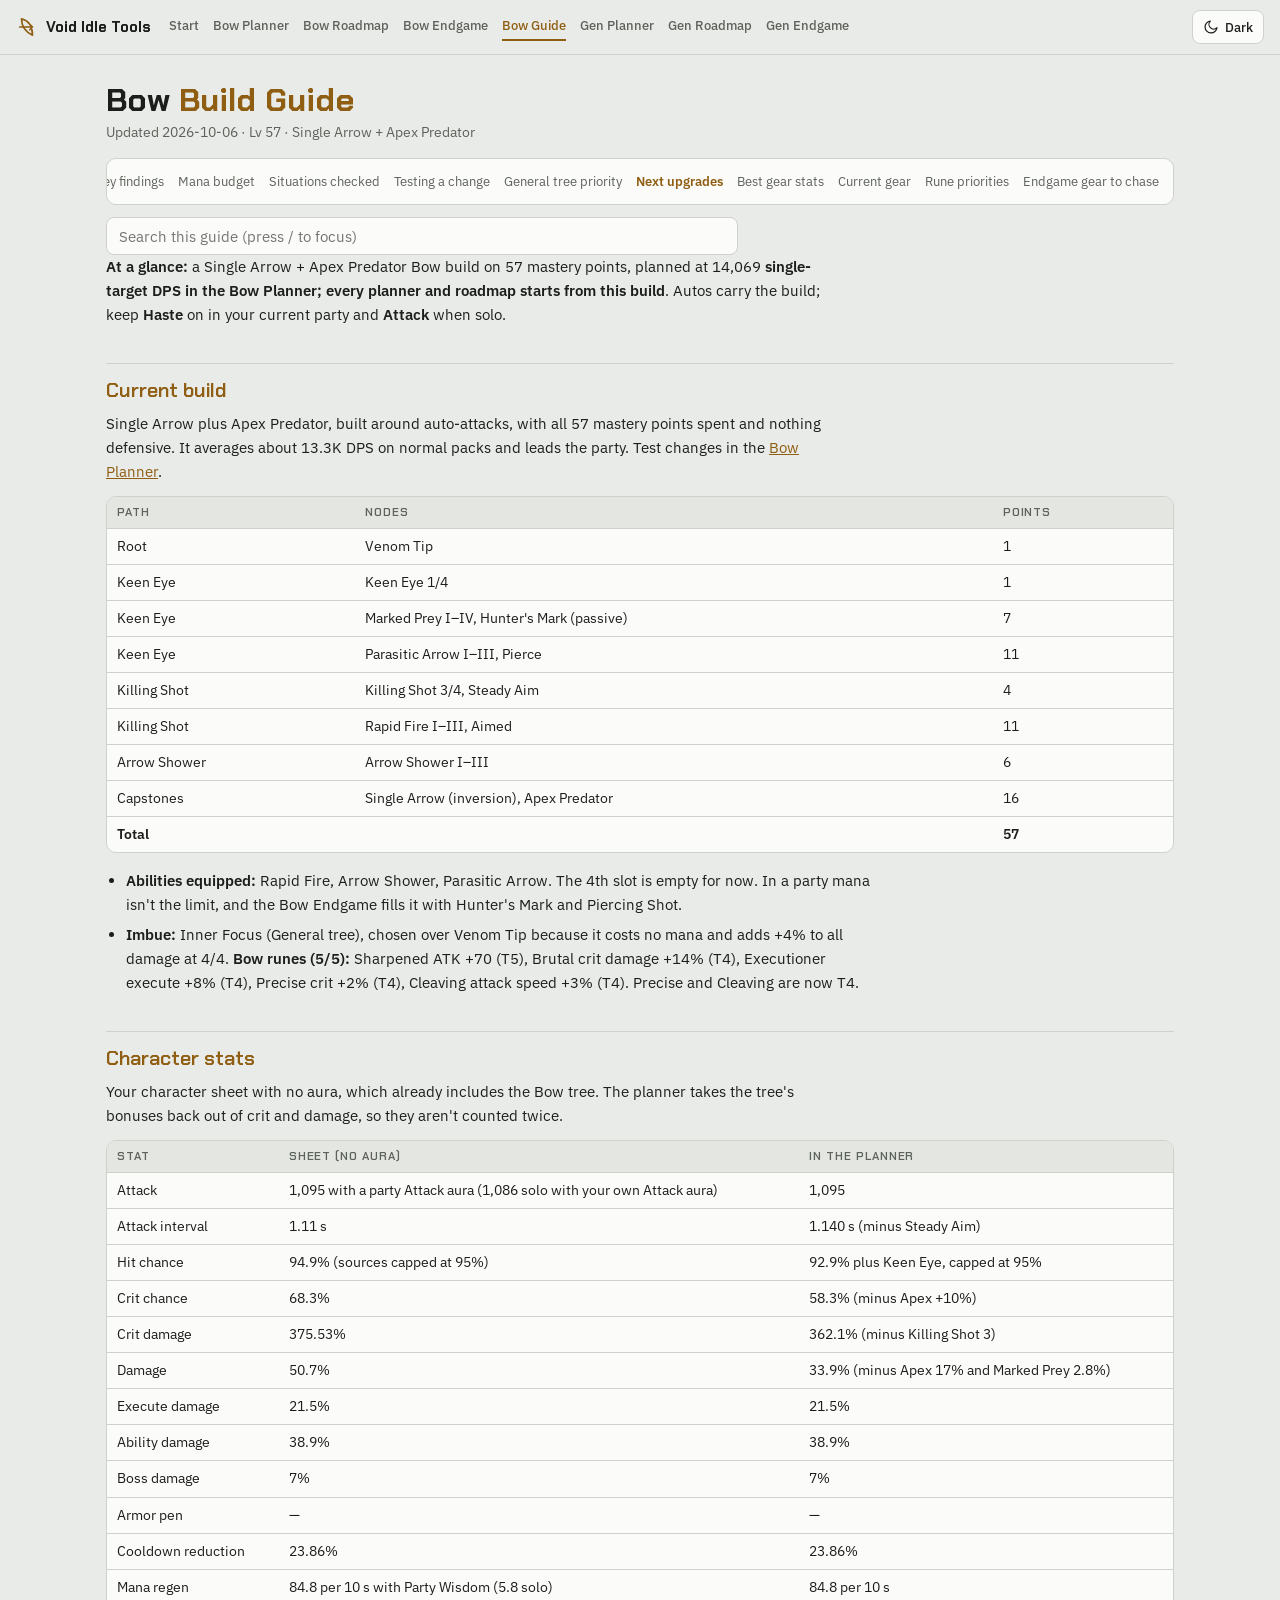
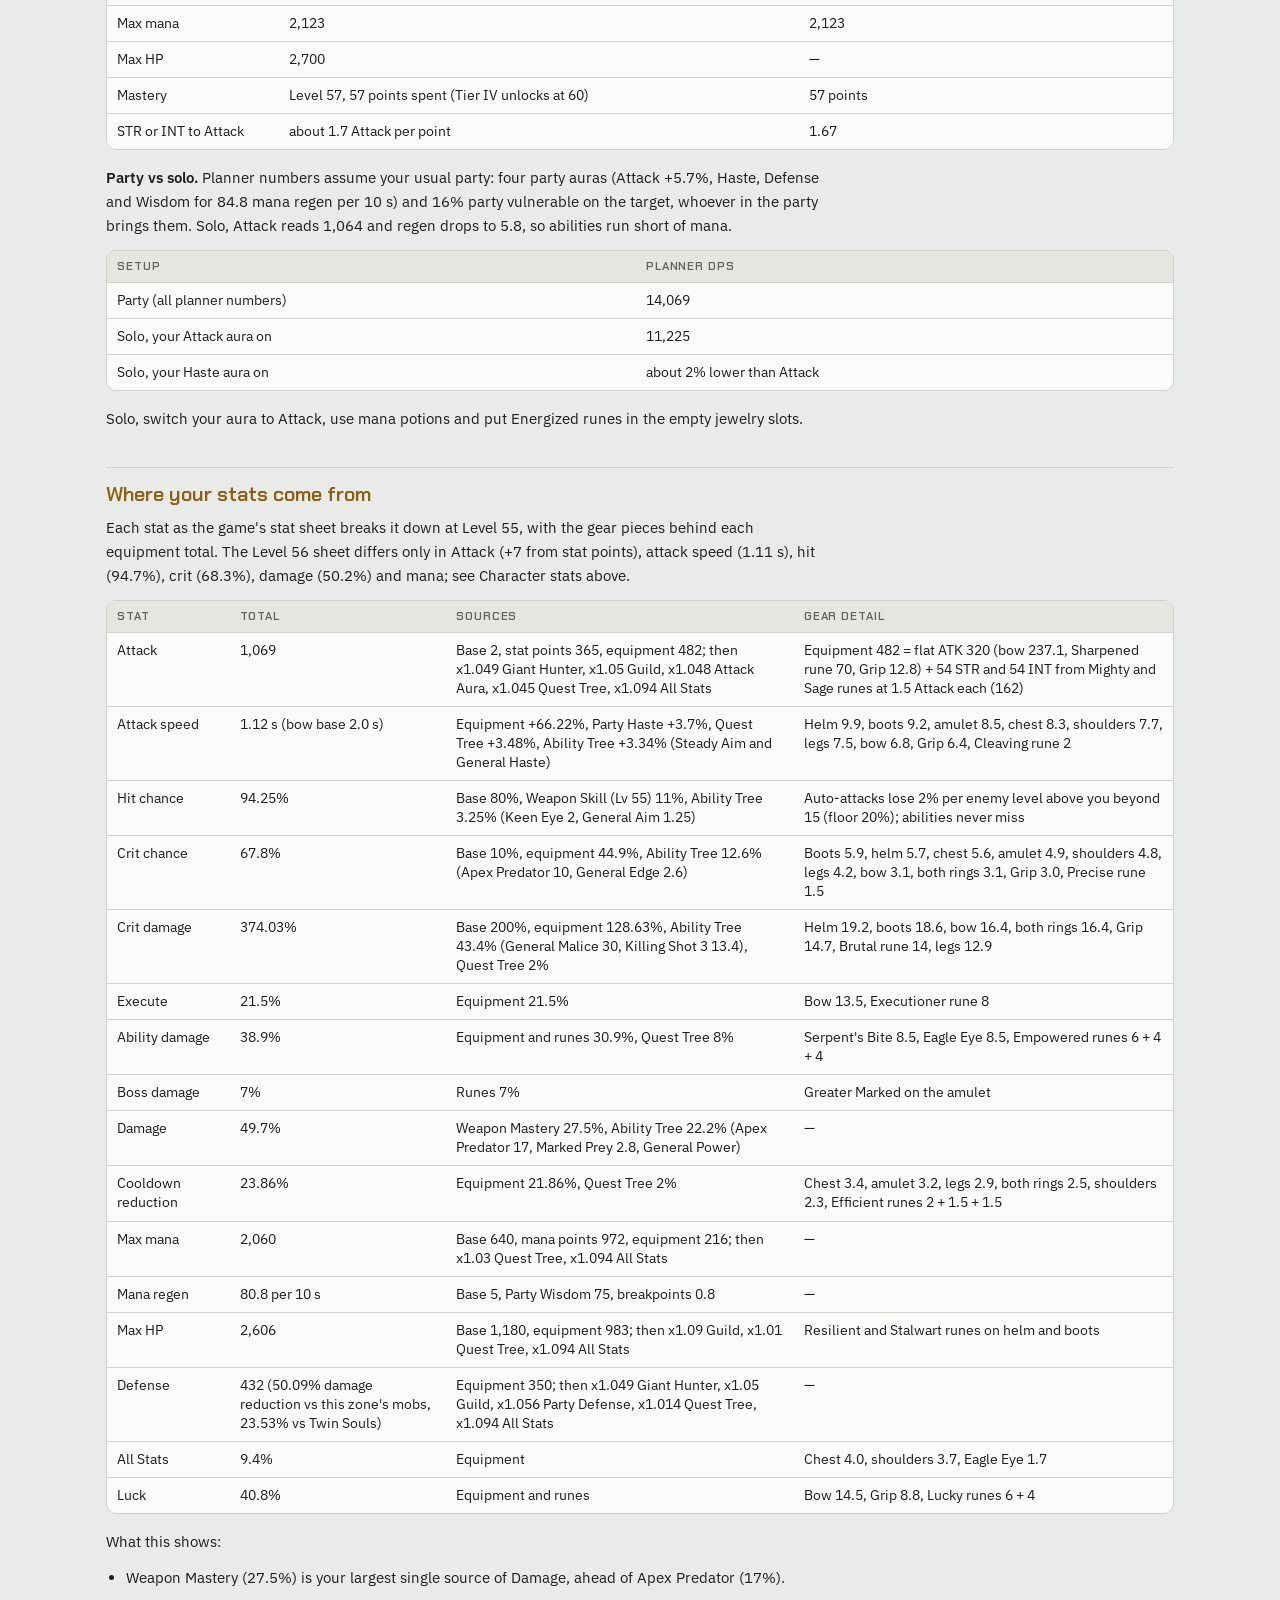
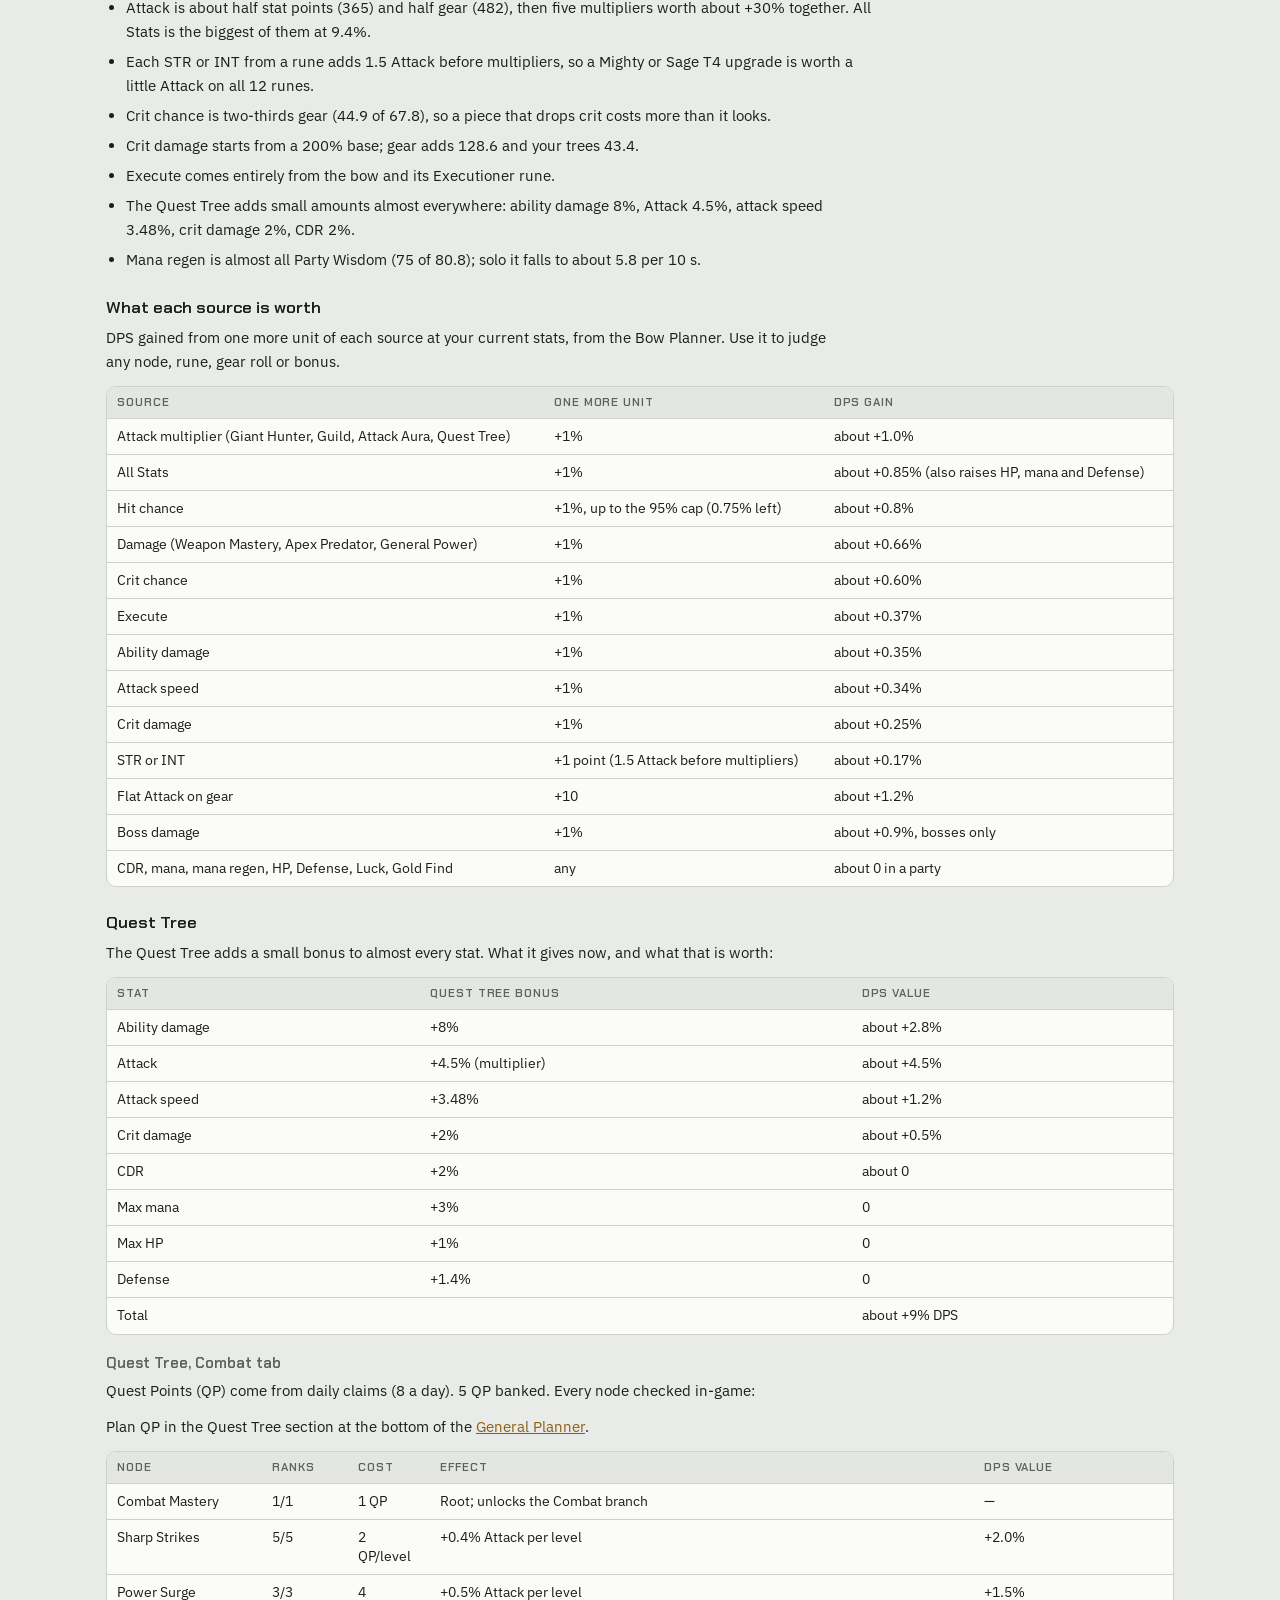
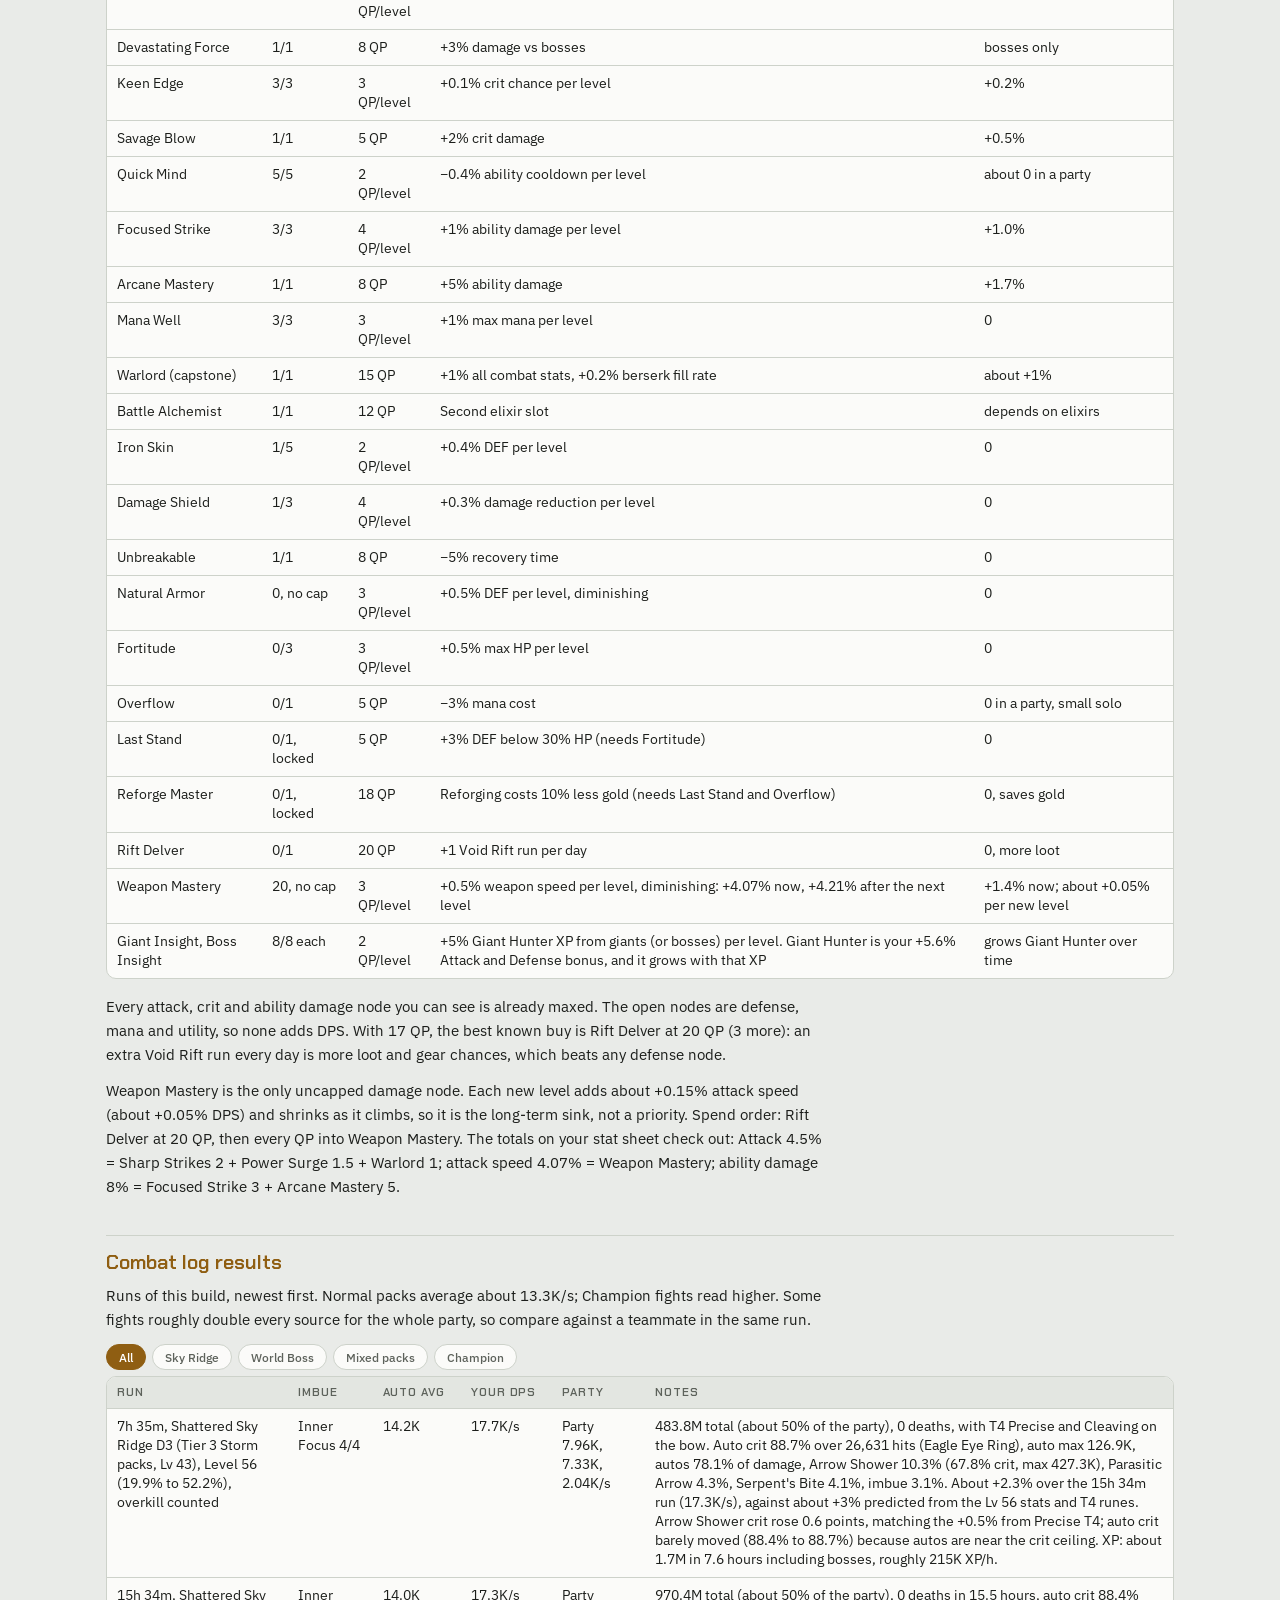
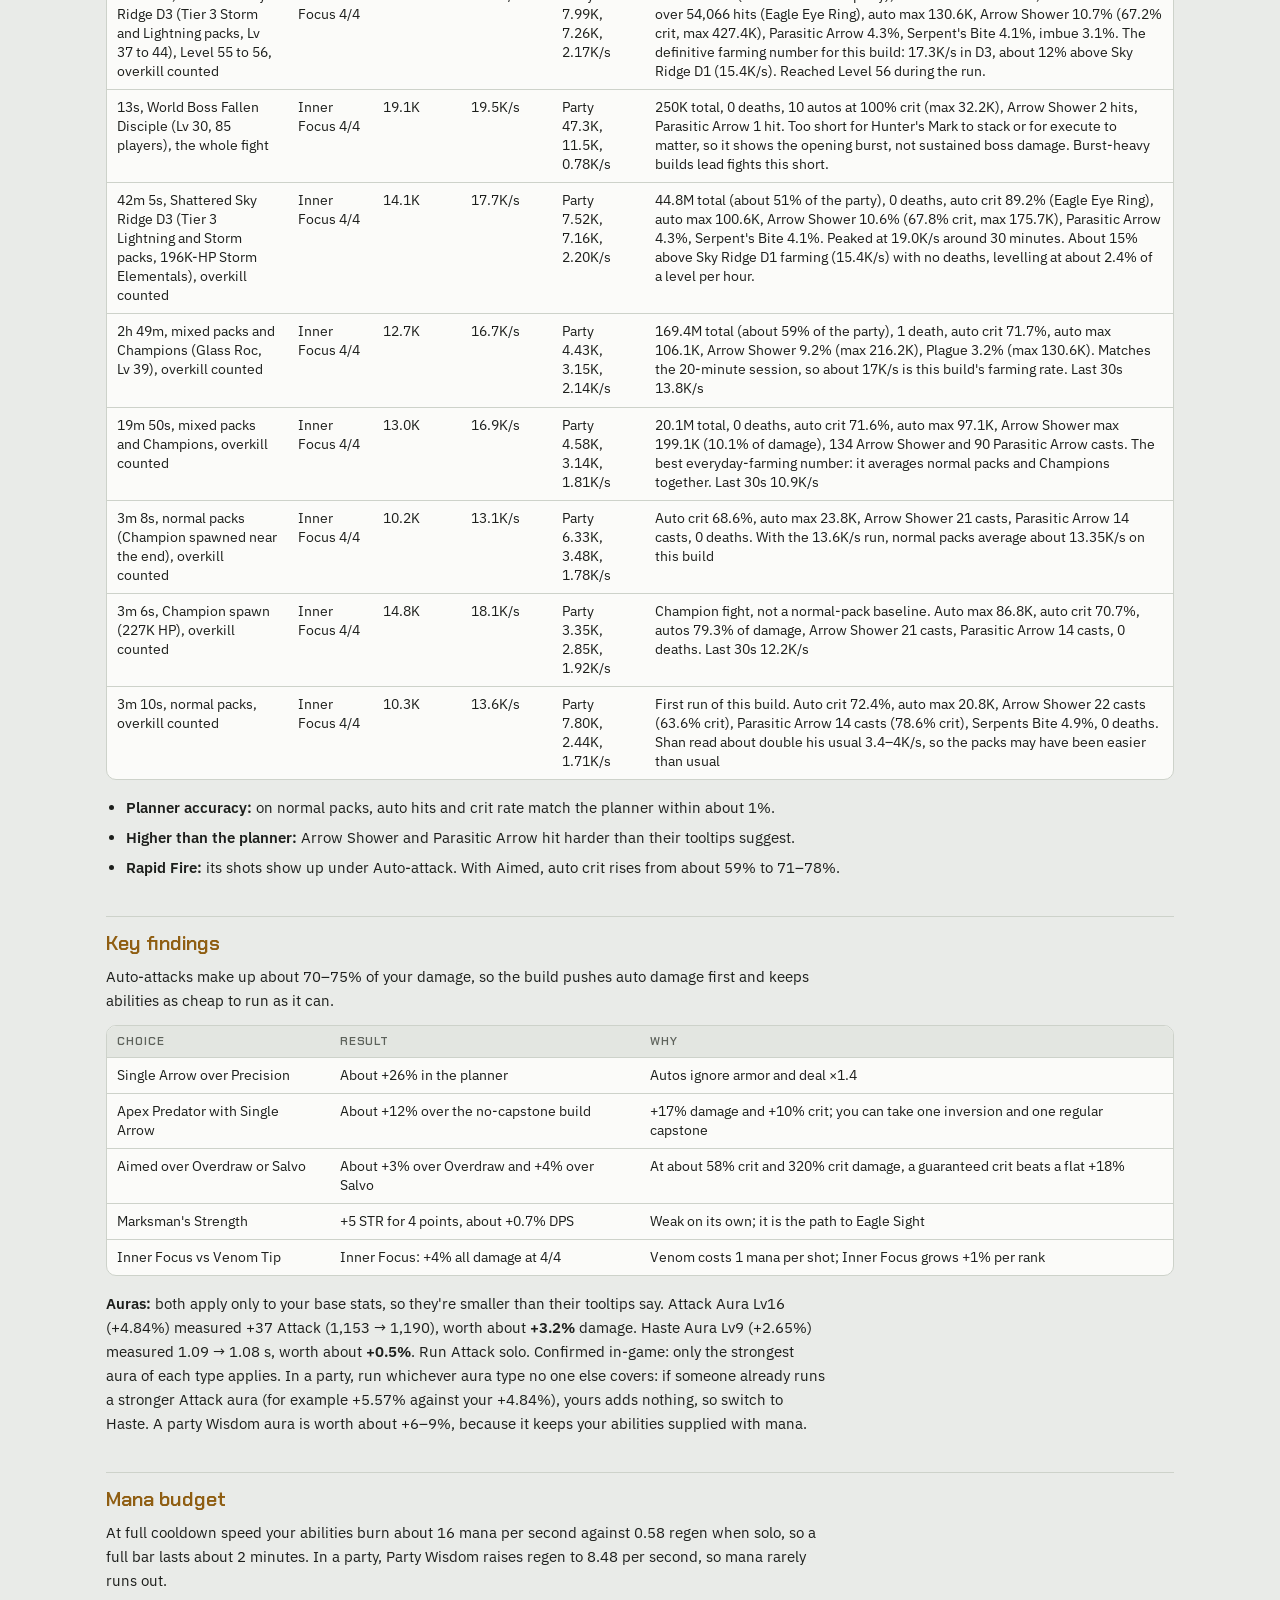
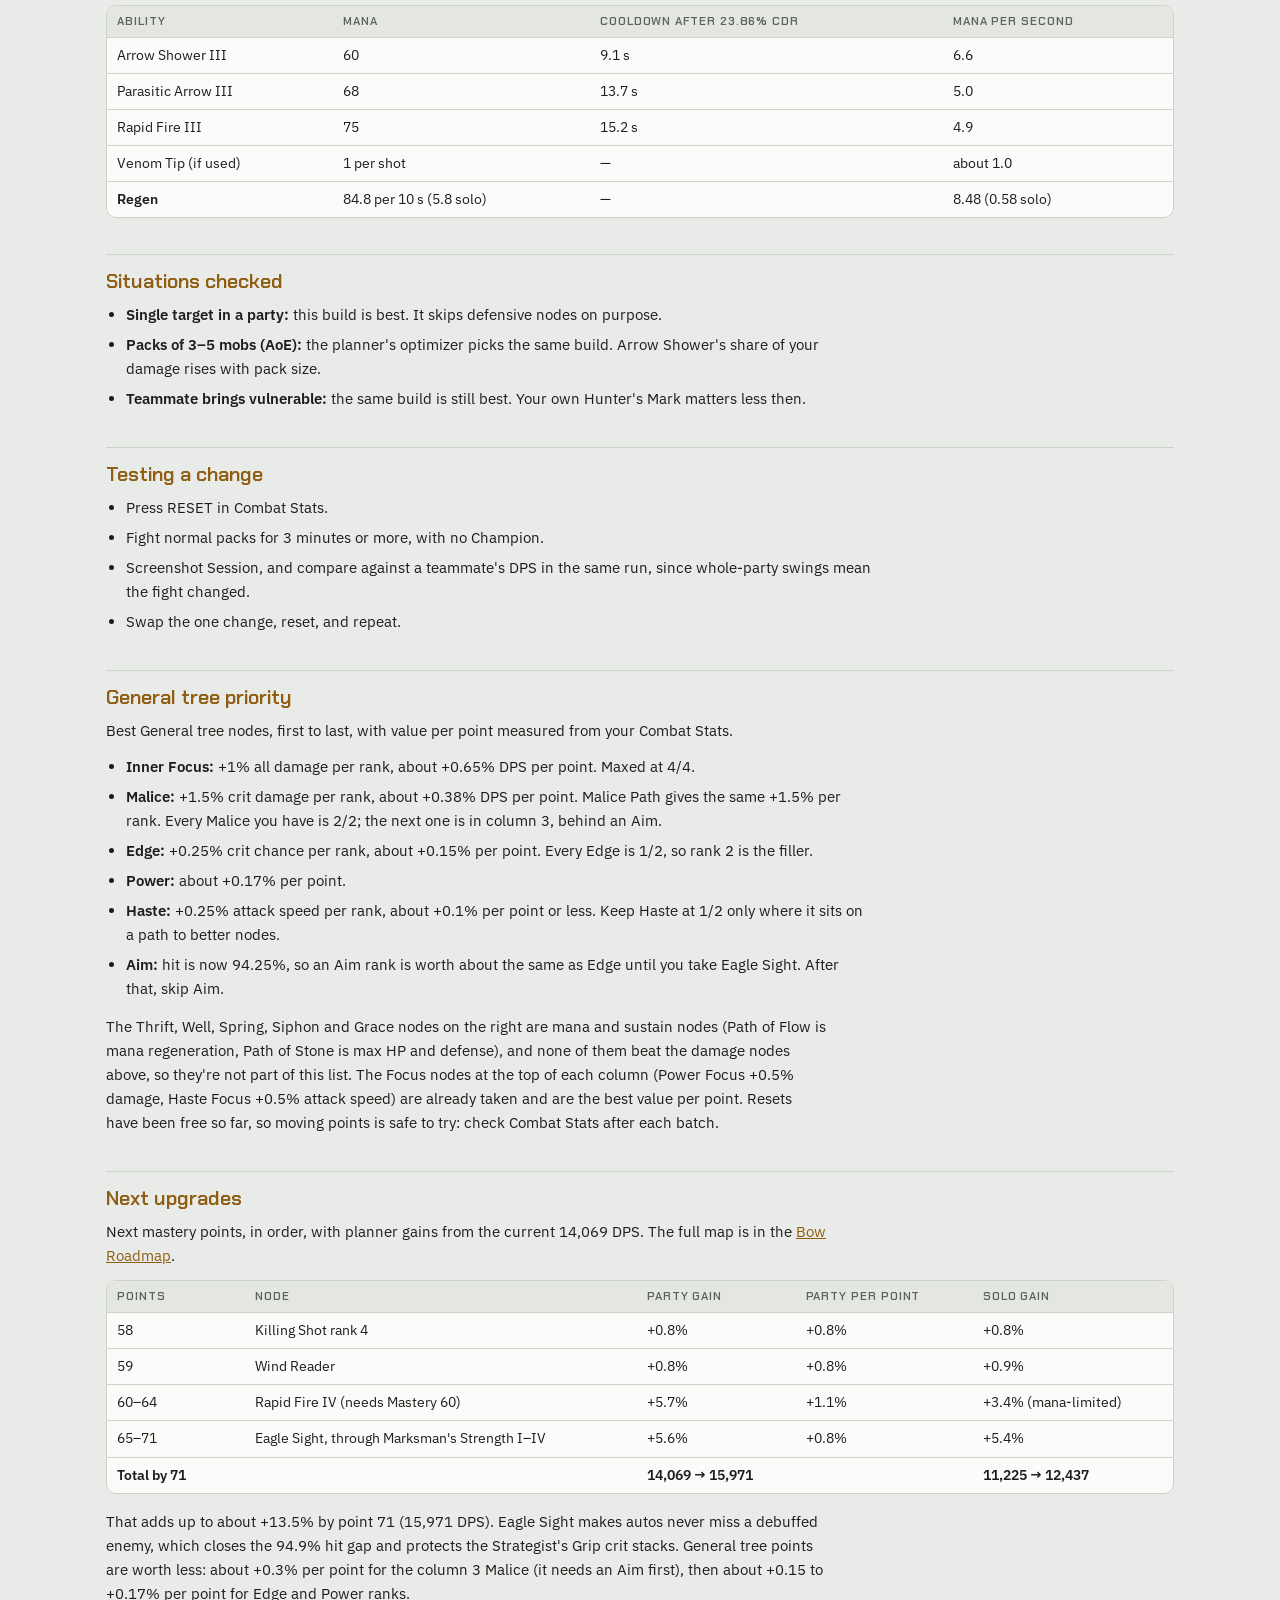
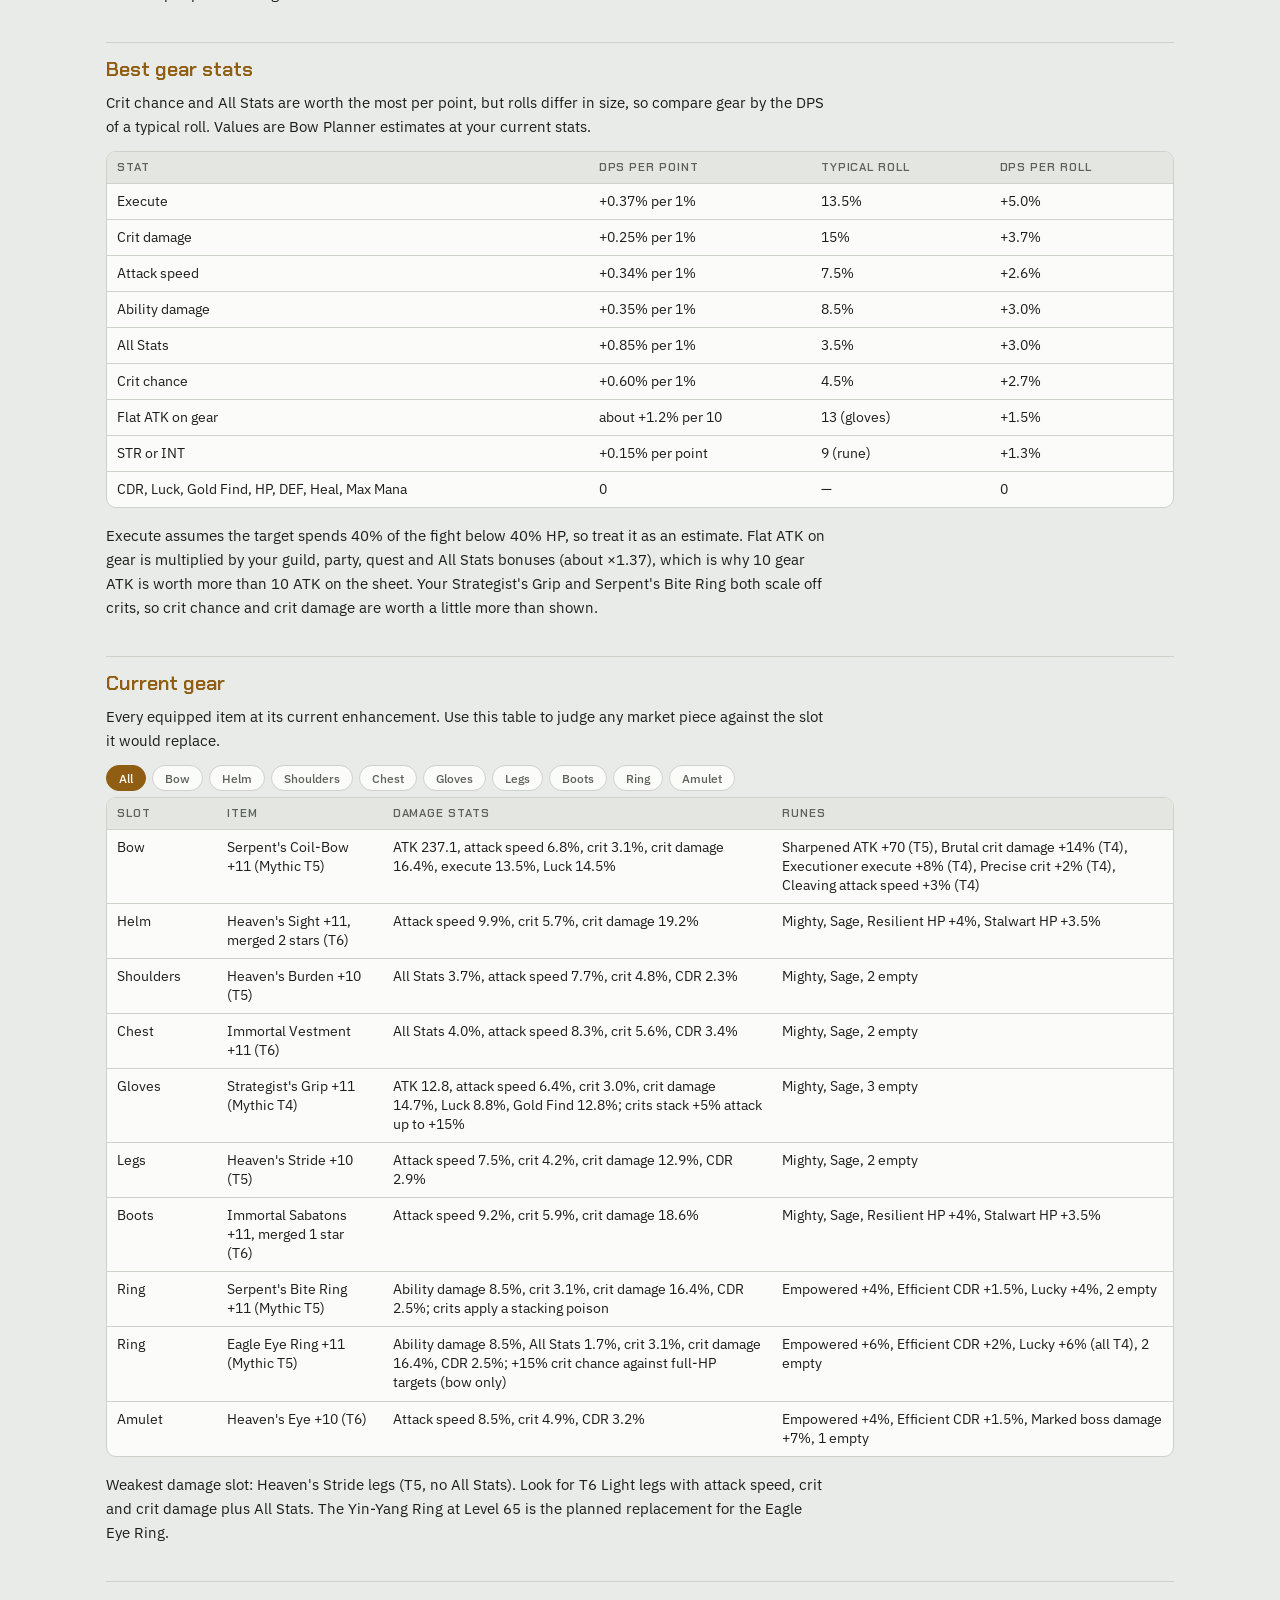
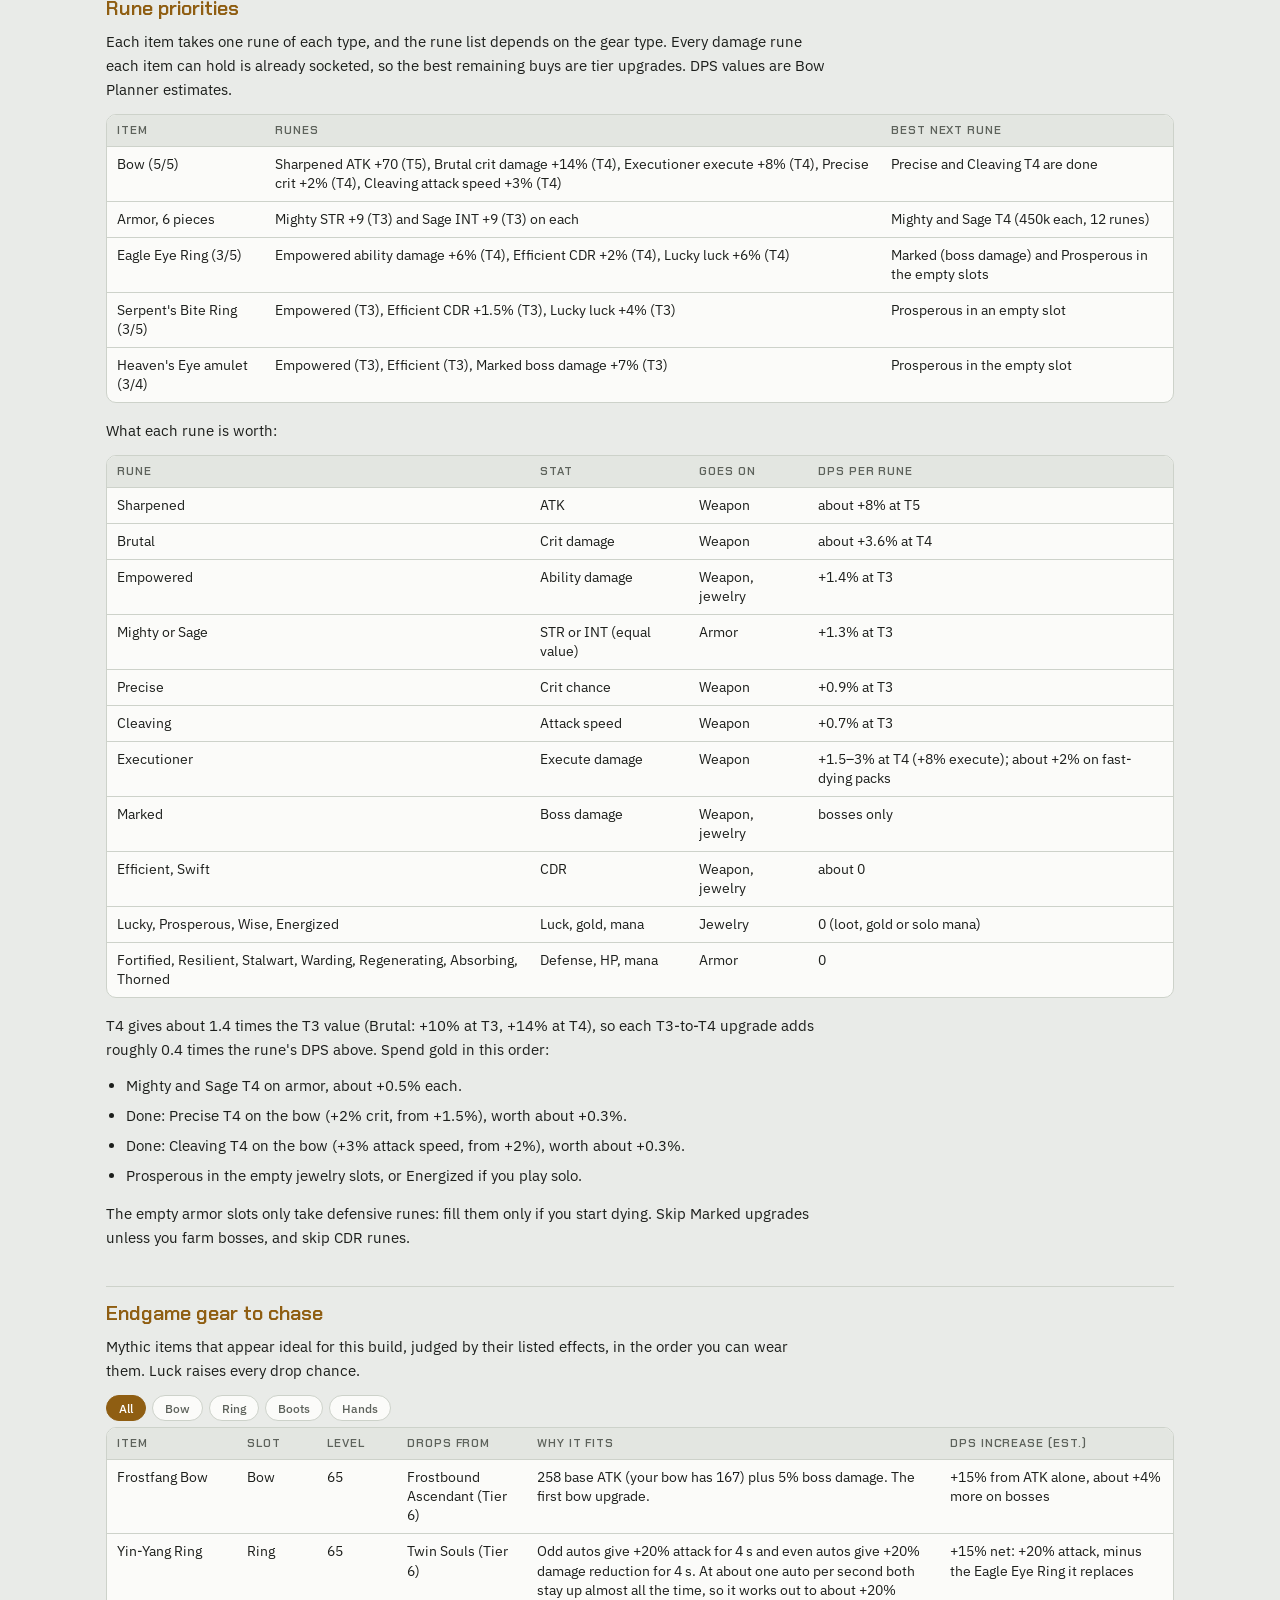
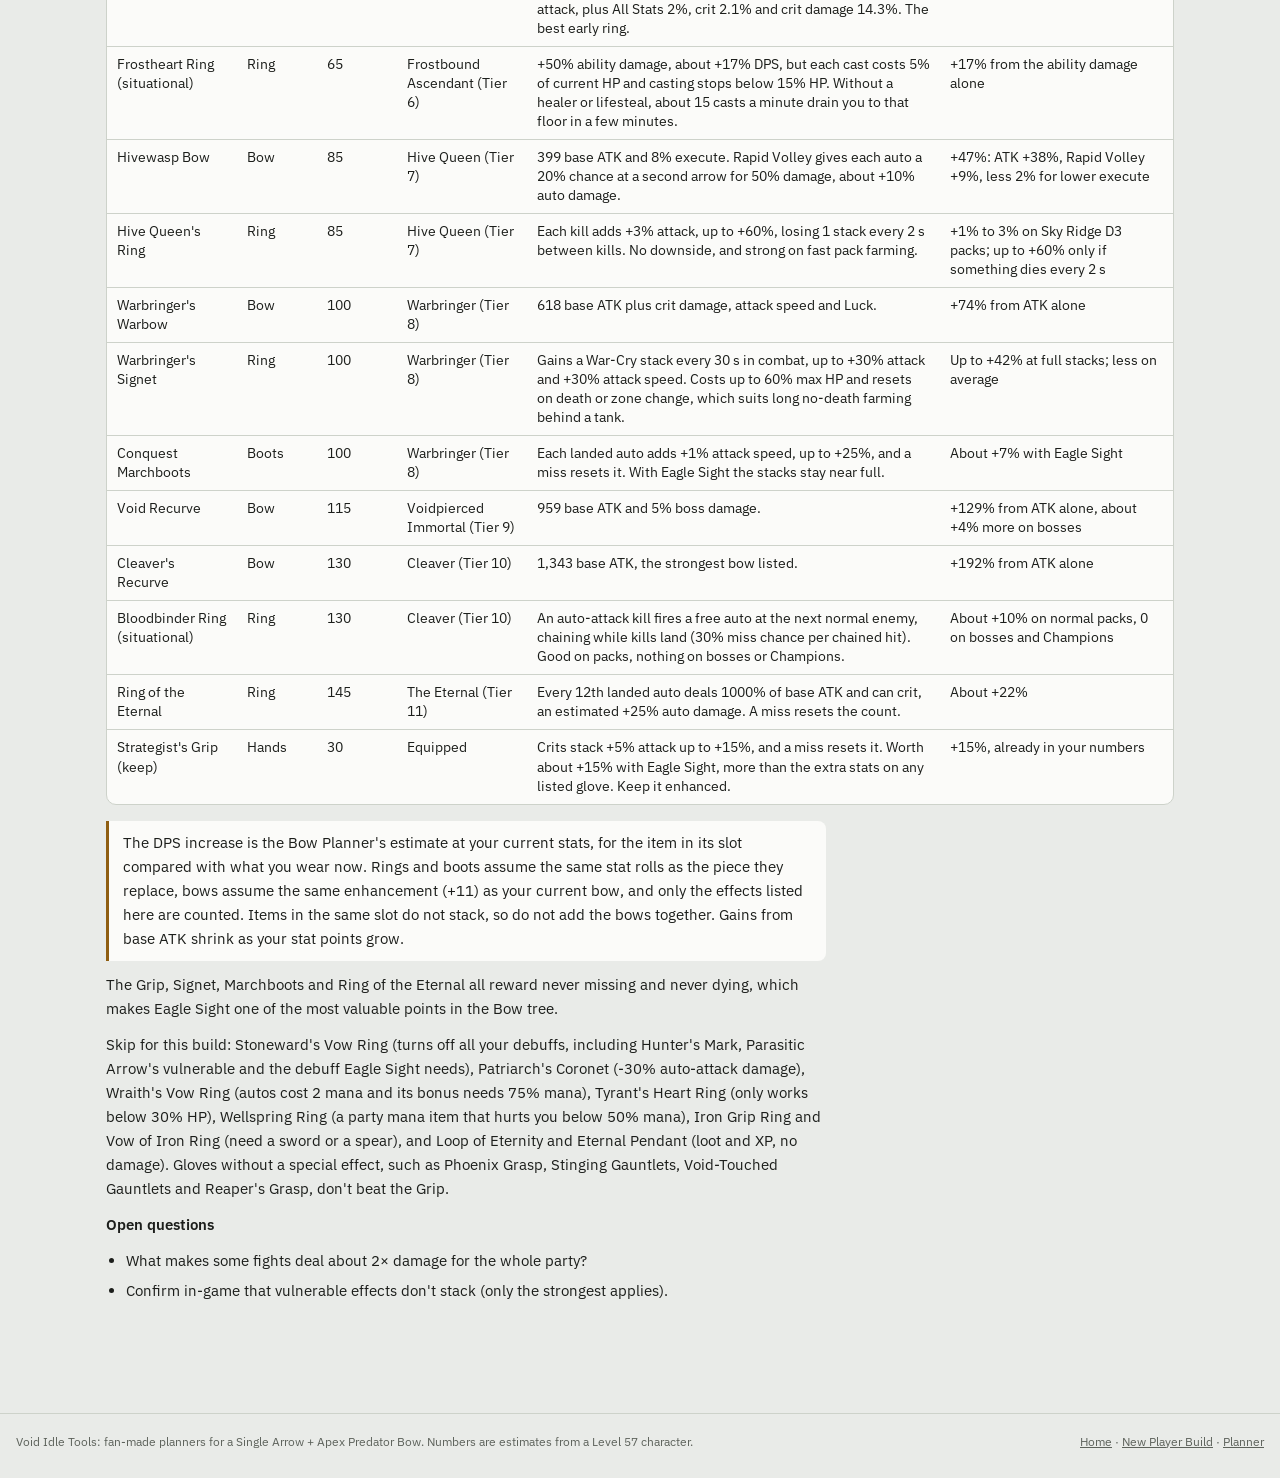
==== commit dd83d046: "Add site.css, site.js and update files" ====
--- a/bow-build.html
+++ b/bow-build.html
@@ -3,7 +3,8 @@
 <head>
 <meta charset="utf-8">
 <meta name="viewport" content="width=device-width, initial-scale=1">
-<meta name="description" content="Gear, runes, stats, Quest Tree, combat logs and endgame items for the build.">
+<meta name="description" content="Gear, runes, stats, Quest Tree, combat logs and endgame items. Searchable.">
+<meta name="theme-color" content="#121315">
 <title>Build Guide</title>
 <link rel="preconnect" href="https://fonts.googleapis.com">
 <link rel="stylesheet" href="https://fonts.googleapis.com/css2?family=Chakra+Petch:wght@500;600;700&family=IBM+Plex+Sans:wght@400;500;600&family=IBM+Plex+Mono:wght@400;500&display=swap">
@@ -41,12 +42,13 @@
 .toc{display:flex;flex-wrap:wrap;gap:6px 14px;margin:14px 0 6px;padding:12px 14px;border:1px solid var(--line);border-radius:10px;background:var(--panel);font-size:.82rem}
 .toc a{text-decoration:none;color:var(--muted)}.toc a:hover{color:var(--accent)}
 </style>
-<style>.siteNav{display:flex;flex-wrap:wrap;gap:6px 14px;align-items:center;max-width:1280px;margin:0 auto;padding:10px 16px 0;font:500 .8rem/1.4 var(--f-body,system-ui)}.siteNav a{color:var(--muted);text-decoration:none}.siteNav a:hover,.siteNav a[aria-current]{color:var(--accent)}.siteNav .home{font-weight:700;color:var(--ink)}</style>
+<link rel="stylesheet" href="site.css">
 </head>
 <body>
-<nav class="siteNav"><a class="home" href="/">Void Idle Tools</a><a href="/bow-planner">Bow Planner</a><a href="/bow-roadmap">Bow Roadmap</a><a href="/bow-endgame">Bow Endgame</a><a href="/new-player">New Player Build</a><a href="/bow-build" aria-current="page">Bow Build Guide</a><a href="/general-planner">General Planner</a><a href="/general-roadmap">General Roadmap</a><a href="/general-endgame">General Endgame</a></nav>
+<header class="siteHdr"><div class="in"><a class="brand" href="/"><svg viewBox="0 0 24 24" fill="none" stroke="currentColor" stroke-width="1.8" stroke-linecap="round" stroke-linejoin="round" aria-hidden="true"><path d="M6 3c8 2 12 8 12 18M6 3c0 8 4 14 12 18M4 12h14m-3-3 3 3-3 3"/></svg> Void Idle Tools</a><nav aria-label="Site"><a href="/new-player">Start</a><a href="/bow-planner">Bow Planner</a><a href="/bow-roadmap">Bow Roadmap</a><a href="/bow-endgame">Bow Endgame</a><a href="/bow-build" aria-current="page">Bow Guide</a><a href="/general-planner">Gen Planner</a><a href="/general-roadmap">Gen Roadmap</a><a href="/general-endgame">Gen Endgame</a></nav><div class="tools"><button type="button" class="sbtn" data-themebtn aria-label="Switch theme"><svg viewBox="0 0 24 24" fill="none" stroke="currentColor" stroke-width="1.8" stroke-linecap="round" stroke-linejoin="round" aria-hidden="true"><path d="M21 13A9 9 0 1 1 11 3a7 7 0 0 0 10 10z"/></svg><span class="lbl">Light</span></button></div></div></header>
 
-<div class="wrap"><h1>Bow <span>Build Guide</span></h1><p class="meta">Updated 2026-10-06 · Lv 57 · Single Arrow + Apex Predator</p><nav class="toc"><a href="#current-build">Current build</a><a href="#character-stats">Character stats</a><a href="#where-your-stats-come-from">Where your stats come from</a><a href="#combat-log-results">Combat log results</a><a href="#key-findings">Key findings</a><a href="#mana-budget">Mana budget</a><a href="#situations-checked">Situations checked</a><a href="#testing-a-change">Testing a change</a><a href="#general-tree-priority">General tree priority</a><a href="#next-upgrades">Next upgrades</a><a href="#best-gear-stats">Best gear stats</a><a href="#current-gear">Current gear</a><a href="#rune-priorities">Rune priorities</a><a href="#endgame-gear-to-chase">Endgame gear to chase</a></nav>
+<div class="wrap guide"><h1>Bow <span>Build Guide</span></h1><p class="meta">Updated 2026-10-06 · Lv 57 · Single Arrow + Apex Predator</p><nav class="toc"><a href="#current-build">Current build</a><a href="#character-stats">Character stats</a><a href="#where-your-stats-come-from">Where your stats come from</a><a href="#combat-log-results">Combat log results</a><a href="#key-findings">Key findings</a><a href="#mana-budget">Mana budget</a><a href="#situations-checked">Situations checked</a><a href="#testing-a-change">Testing a change</a><a href="#general-tree-priority">General tree priority</a><a href="#next-upgrades">Next upgrades</a><a href="#best-gear-stats">Best gear stats</a><a href="#current-gear">Current gear</a><a href="#rune-priorities">Rune priorities</a><a href="#endgame-gear-to-chase">Endgame gear to chase</a></nav>
+<div class="gsearch"><input id="gsearch" type="search" placeholder="Search this guide (press / to focus)" aria-label="Search this guide" autocomplete="off"><span class="cnt" id="gcount" aria-live="polite"></span></div>
 <p><b>At a glance:</b> a Single Arrow + Apex Predator Bow build on 57 mastery points, planned at 14,069 <b>single-target DPS in the Bow Planner; every planner and roadmap starts from this build</b>. Autos carry the build; keep <b>Haste</b> on in your current party and <b>Attack</b> when solo.</p>
 <h2 id="current-build">Current build</h2>
 <p>Single Arrow plus Apex Predator, built around auto-attacks, with all 57 mastery points spent and nothing defensive. It averages about 13.3K DPS on normal packs and leads the party. Test changes in the <a href="/bow-planner">Bow Planner</a>.</p>
@@ -315,5 +317,9 @@
 <p><b>Open questions</b></p>
 <ul><li>What makes some fights deal about 2× damage for the whole party?</li><li>Confirm in-game that vulnerable effects don&#x27;t stack (only the strongest applies).</li></ul></div>
 
+<footer class="siteFtr"><span>Void Idle Tools: fan-made planners for a Single Arrow + Apex Predator Bow. Numbers are estimates from a Level 57 character.</span><span><a href="/">Home</a> · <a href="/new-player">New Player Build</a> · <a href="/bow-planner">Planner</a></span></footer>
+<div class="sdrawer" id="sdrawer" role="dialog" aria-modal="true" aria-label="All pages"><div class="sheet"><a href="/">Home</a><h3>Start here</h3><a href="/new-player">New Player Build</a><h3>Bow tree</h3><a href="/bow-planner">Bow Planner</a><a href="/bow-roadmap">Bow Roadmap</a><a href="/bow-endgame">Bow Endgame</a><a href="/bow-build" aria-current="page">Bow Build Guide</a><h3>General tree</h3><a href="/general-planner">General Planner</a><a href="/general-roadmap">General Roadmap</a><a href="/general-endgame">General Endgame</a><h3>Display</h3><a href="#" data-themebtn onclick="return false">Switch light or dark theme</a></div></div>
+<nav class="bnav" aria-label="Quick links"><a href="/"><svg viewBox="0 0 24 24" fill="none" stroke="currentColor" stroke-width="1.8" stroke-linecap="round" stroke-linejoin="round" aria-hidden="true"><path d="M3 11 12 3l9 8M5 10v10h5v-6h4v6h5V10"/></svg><span>Home</span></a><a href="/new-player"><svg viewBox="0 0 24 24" fill="none" stroke="currentColor" stroke-width="1.8" stroke-linecap="round" stroke-linejoin="round" aria-hidden="true"><path d="M5 21V4m0 0h11l-2 4 2 4H5"/></svg><span>Start</span></a><a href="/bow-planner"><svg viewBox="0 0 24 24" fill="none" stroke="currentColor" stroke-width="1.8" stroke-linecap="round" stroke-linejoin="round" aria-hidden="true"><path d="M4 20V10m6 10V4m6 16v-7m4 7H2"/></svg><span>Planner</span></a><a href="/bow-build" aria-current="page"><svg viewBox="0 0 24 24" fill="none" stroke="currentColor" stroke-width="1.8" stroke-linecap="round" stroke-linejoin="round" aria-hidden="true"><path d="M4 5a2 2 0 0 1 2-2h13v16H6a2 2 0 0 0-2 2zM4 19a2 2 0 0 1 2-2h13"/></svg><span>Guide</span></a><button type="button" data-menu aria-label="All pages"><svg viewBox="0 0 24 24" fill="none" stroke="currentColor" stroke-width="1.8" stroke-linecap="round" stroke-linejoin="round" aria-hidden="true"><path d="M4 6h16M4 12h16M4 18h16"/></svg><span>Menu</span></button></nav>
+<script src="site.js" defer></script>
 </body>
 </html>
--- a/site.css
+++ b/site.css
@@ -0,0 +1,64 @@
+/* Shared chrome for Void Idle Tools. Uses the page's own colour tokens. */
+.siteHdr{position:relative;z-index:30;border-bottom:1px solid var(--line);background:color-mix(in srgb,var(--bg) 88%,transparent);backdrop-filter:blur(8px)}
+.siteHdr .in{display:flex;align-items:center;gap:6px 18px;max-width:1280px;margin:0 auto;padding:10px 16px;font:500 .82rem/1.3 var(--f-body,system-ui)}
+.siteHdr .brand{display:flex;align-items:center;gap:8px;font:700 .95rem var(--f-display,system-ui);color:var(--ink);text-decoration:none;white-space:nowrap}
+.siteHdr .brand svg{width:22px;height:22px;color:var(--accent)}
+.siteHdr nav{display:flex;flex-wrap:wrap;gap:4px 14px;flex:1}
+.siteHdr nav a{color:var(--muted);text-decoration:none;padding:4px 0;border-bottom:2px solid transparent}
+.siteHdr nav a:hover{color:var(--ink)}
+.siteHdr nav a[aria-current]{color:var(--accent);border-color:var(--accent)}
+.siteHdr .tools{display:flex;gap:6px;margin-left:auto}
+.sbtn{display:inline-flex;align-items:center;justify-content:center;gap:6px;min-width:34px;height:34px;padding:0 10px;border:1px solid var(--line);border-radius:8px;background:var(--panel);color:var(--ink);font:500 .8rem var(--f-body,system-ui);cursor:pointer}
+.sbtn:hover{border-color:var(--accent);color:var(--accent)}
+.sbtn svg{width:16px;height:16px}
+.sbtn:focus-visible,.siteHdr a:focus-visible,.bnav a:focus-visible,.bnav button:focus-visible{outline:2px solid var(--accent);outline-offset:2px}
+.sdrawer{position:fixed;inset:0;z-index:60;display:none;background:rgb(0 0 0/.55)}
+.sdrawer.open{display:block}
+.sdrawer .sheet{position:absolute;left:0;right:0;bottom:0;max-height:85vh;overflow:auto;background:var(--panel);border-top:1px solid var(--accent-line,var(--line));border-radius:16px 16px 0 0;padding:18px 16px 28px}
+.sdrawer h3{font:600 .7rem var(--f-display,system-ui);letter-spacing:.14em;text-transform:uppercase;color:var(--muted);margin:14px 0 6px}
+.sdrawer a{display:block;padding:10px 12px;border-radius:8px;color:var(--ink);text-decoration:none;font:500 .95rem var(--f-body,system-ui)}
+.sdrawer a:hover,.sdrawer a[aria-current]{background:var(--panel2);color:var(--accent)}
+.bnav{display:none}
+.siteFtr{max-width:1280px;margin:32px auto 0;padding:18px 16px 28px;border-top:1px solid var(--line);color:var(--muted);font:400 .78rem/1.5 var(--f-body,system-ui);display:flex;flex-wrap:wrap;gap:6px 18px;justify-content:space-between}
+.siteFtr a{color:var(--muted)}
+.siteToast{position:fixed;left:50%;bottom:84px;transform:translateX(-50%) translateY(10px);opacity:0;pointer-events:none;background:var(--panel2);color:var(--ink);border:1px solid var(--accent-line,var(--line));border-radius:8px;padding:8px 14px;font:500 .85rem var(--f-body,system-ui);z-index:80;transition:.2s}
+.siteToast.show{opacity:1;transform:translateX(-50%)}
+@media (max-width:760px){
+  .siteHdr nav{display:none}
+  .bnav{display:grid;grid-template-columns:repeat(5,1fr);position:fixed;left:0;right:0;bottom:0;z-index:50;background:var(--panel);border-top:1px solid var(--line);padding-bottom:env(safe-area-inset-bottom,0)}
+  .bnav a,.bnav button{display:flex;flex-direction:column;align-items:center;gap:2px;padding:8px 2px 7px;background:none;border:0;color:var(--muted);font:500 .68rem var(--f-body,system-ui);text-decoration:none;cursor:pointer}
+  .bnav svg{width:20px;height:20px}
+  .bnav a[aria-current],.bnav a:hover,.bnav button:hover{color:var(--accent)}
+  body{padding-bottom:64px}
+  #toast{bottom:calc(76px + env(safe-area-inset-bottom,0px)) !important}
+}
+/* in-page tools (guide, new player) */
+.toc{position:sticky;top:0;z-index:20;background:var(--panel);flex-wrap:nowrap !important;overflow-x:auto;white-space:nowrap;scrollbar-width:thin}
+h2[id],h3[id]{scroll-margin-top:64px}
+.toc a.on{color:var(--accent);font-weight:600}
+@media (max-width:760px){.toc{flex-wrap:nowrap;overflow-x:auto;white-space:nowrap;scrollbar-width:thin}}
+.gsearch{display:flex;gap:8px;align-items:center;margin:12px 0 0;max-width:640px}
+.gsearch input{flex:1;height:38px;padding:0 12px;border:1px solid var(--line);border-radius:8px;background:var(--panel);color:var(--ink);font:400 .95rem var(--f-body,system-ui)}
+.gsearch input:focus{outline:2px solid var(--accent);outline-offset:1px}
+.gsearch .cnt{color:var(--muted);font-size:.8rem;white-space:nowrap}
+.tbar{display:flex;flex-wrap:wrap;gap:6px;margin:8px 0 -4px}
+.chip{border:1px solid var(--line);background:var(--panel);color:var(--muted);border-radius:999px;padding:4px 12px;font:500 .78rem var(--f-body,system-ui);cursor:pointer}
+.chip:hover{border-color:var(--accent);color:var(--ink)}
+.chip[aria-pressed="true"]{background:var(--accent);border-color:var(--accent);color:var(--accent-ink,#111)}
+th.sortable{cursor:pointer;user-select:none}
+th.sortable:hover{color:var(--accent)}
+th.sortable::after{content:"";display:inline-block;margin-left:6px;opacity:.5;font-size:.7em}
+th.sortable[data-dir="asc"]::after{content:"\25B2";opacity:1}
+th.sortable[data-dir="desc"]::after{content:"\25BC";opacity:1}
+tr.hide,li.hide,p.hide{display:none}
+h2:hover .anc,h3:hover .anc,.anc:focus{opacity:1}
+.anc{opacity:0;margin-left:8px;font-size:.8em;text-decoration:none;color:var(--muted);transition:.15s}
+@media (hover:none){.anc{opacity:.5}}
+@media print{
+  .siteHdr,.bnav,.siteFtr,.toc,.gsearch,.tbar,.sdrawer,.siteToast,.anc,#treeApp .ctl{display:none !important}
+  :root{--bg:#fff;--panel:#fff;--panel2:#f2f2f2;--ink:#111;--muted:#444;--line:#bbb;--accent:#7a4f08}
+  body{background:#fff !important;padding:0}
+  .tw{overflow:visible !important;border-color:#999}
+  tr{break-inside:avoid}h2,h3{break-after:avoid}
+  a{color:#000;text-decoration:underline}
+}
